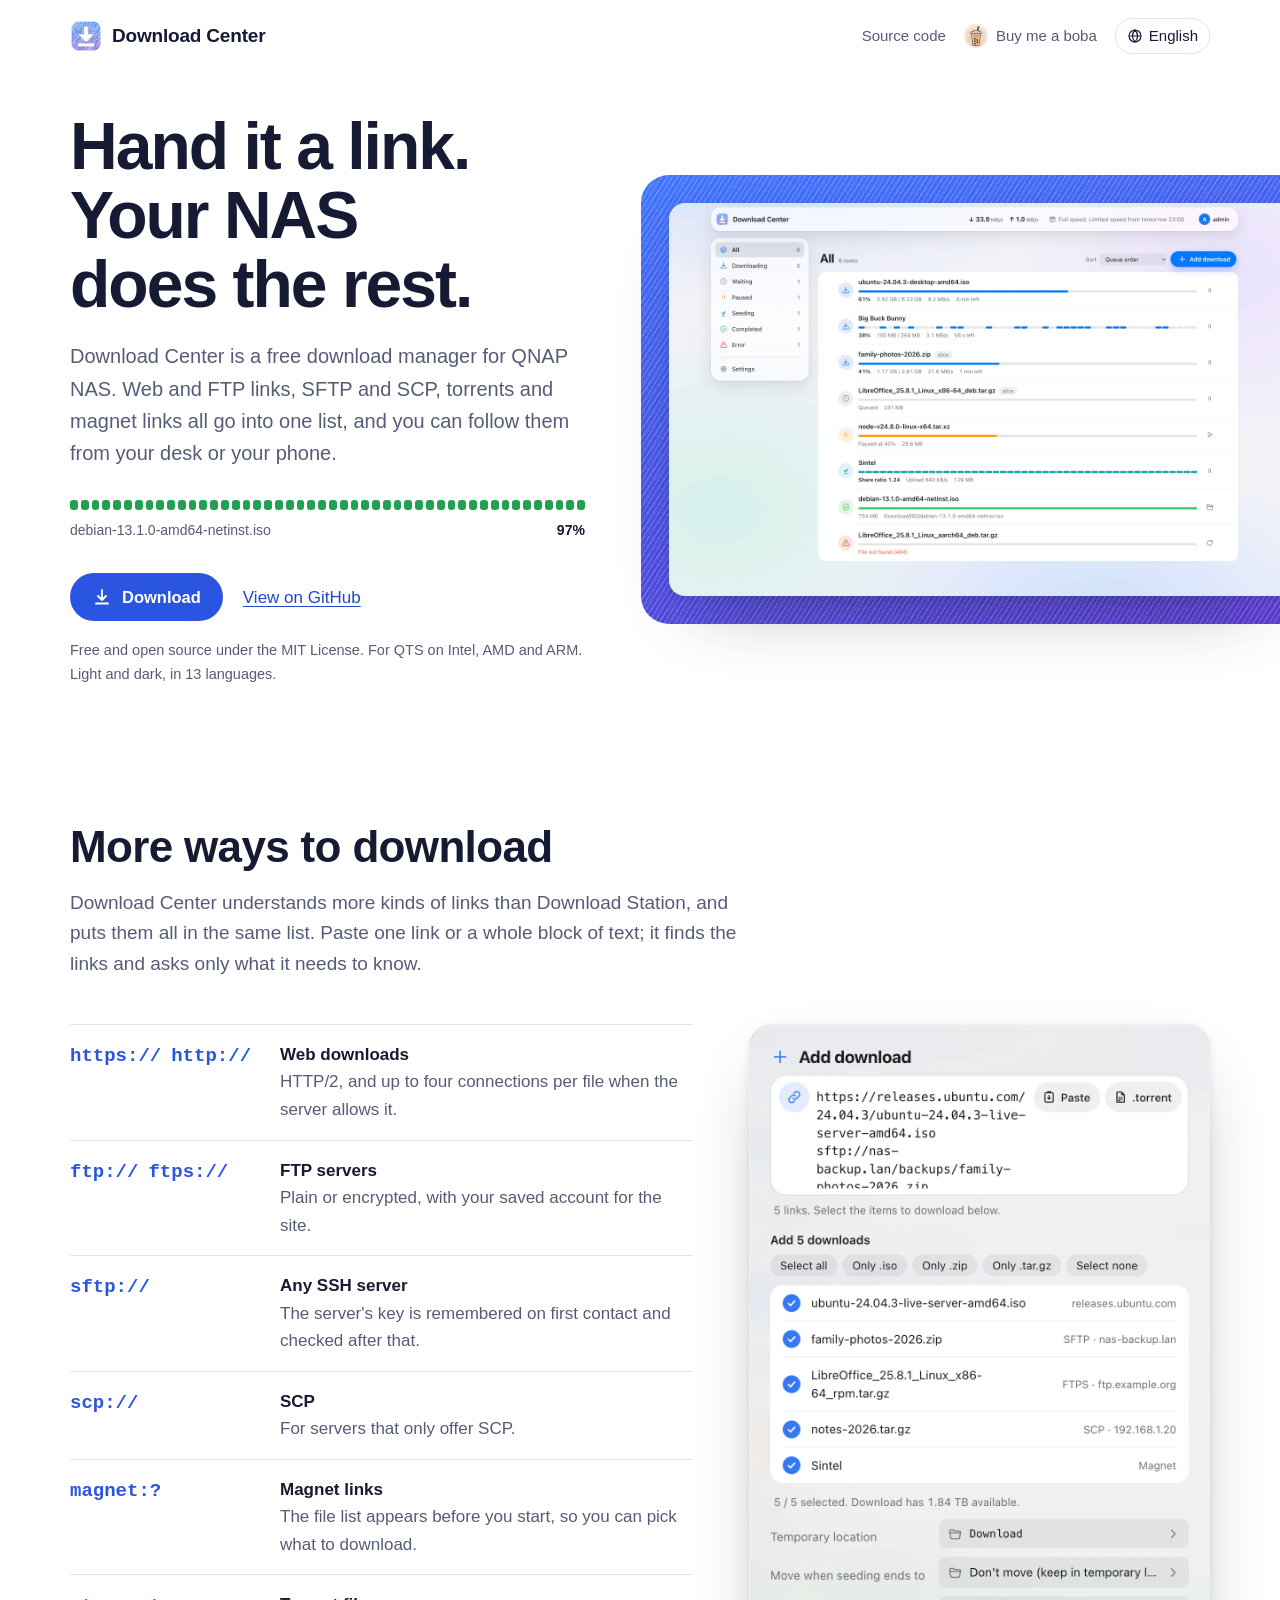
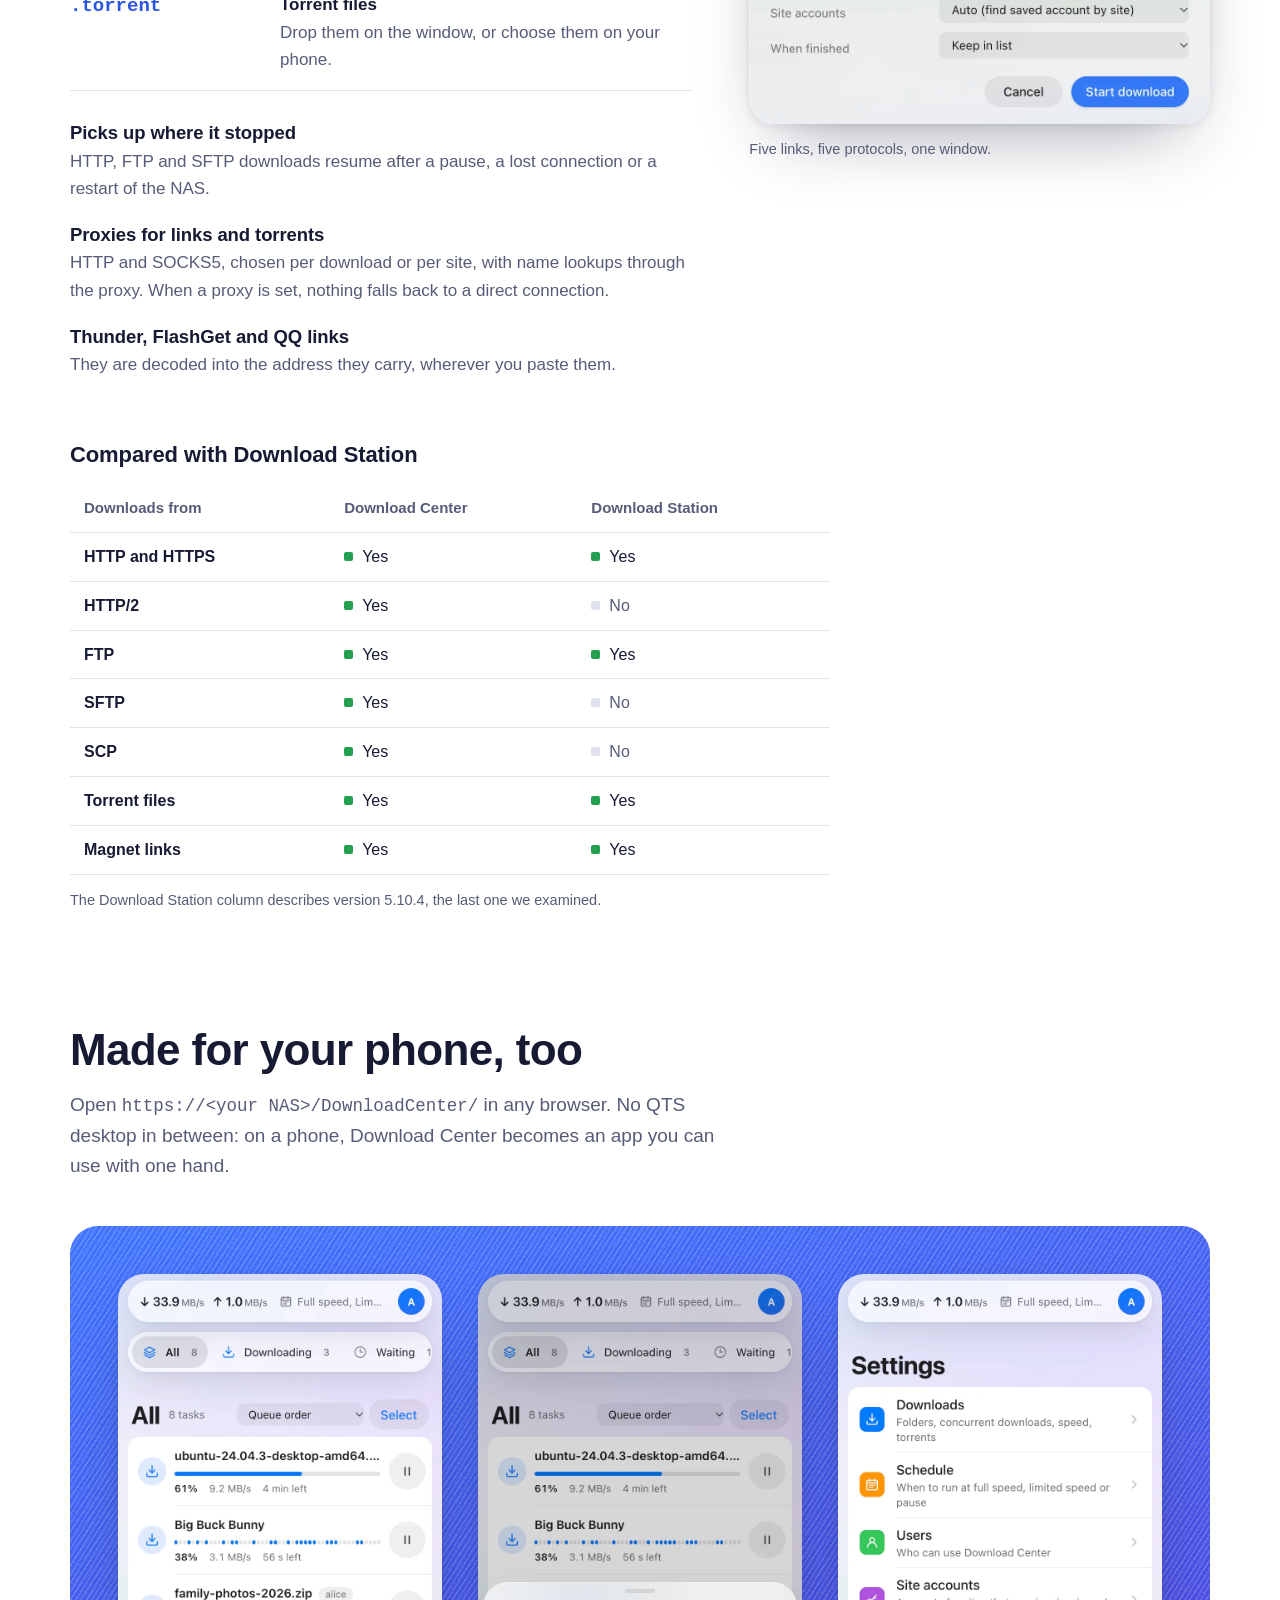
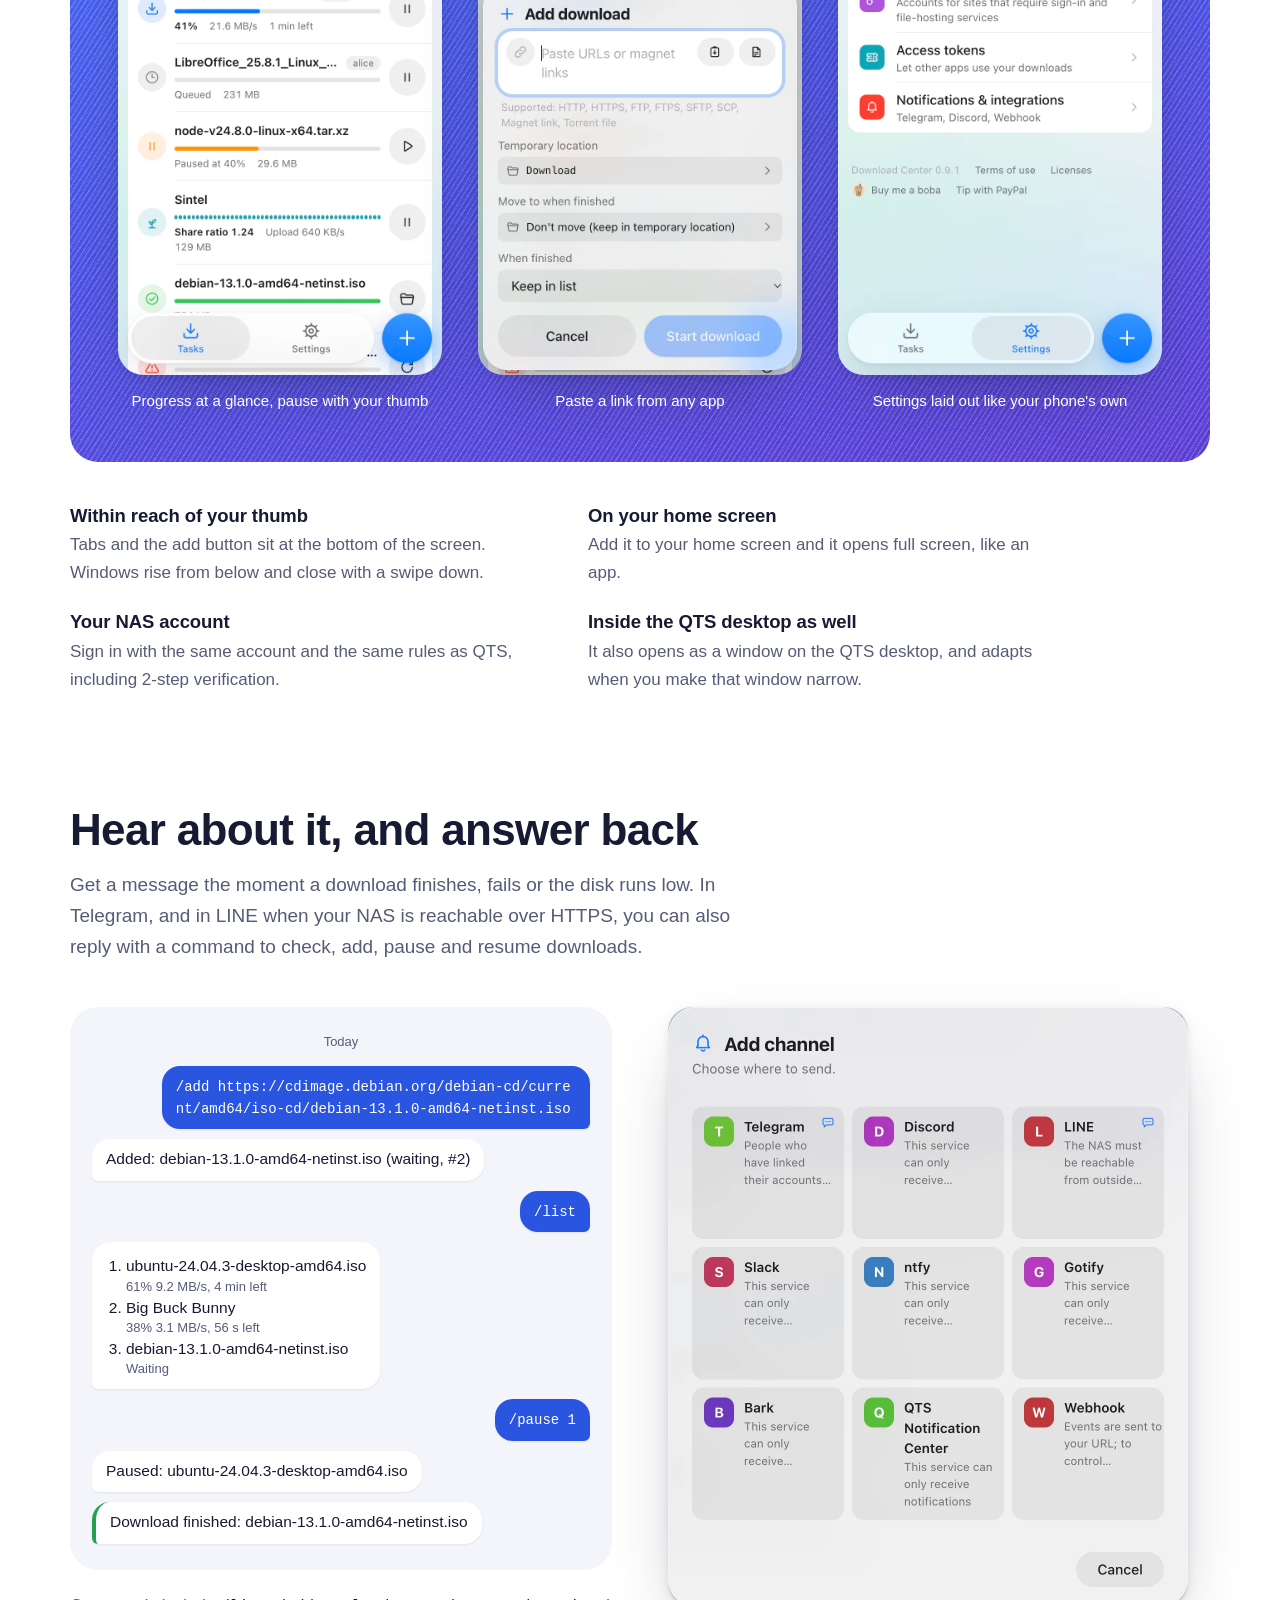
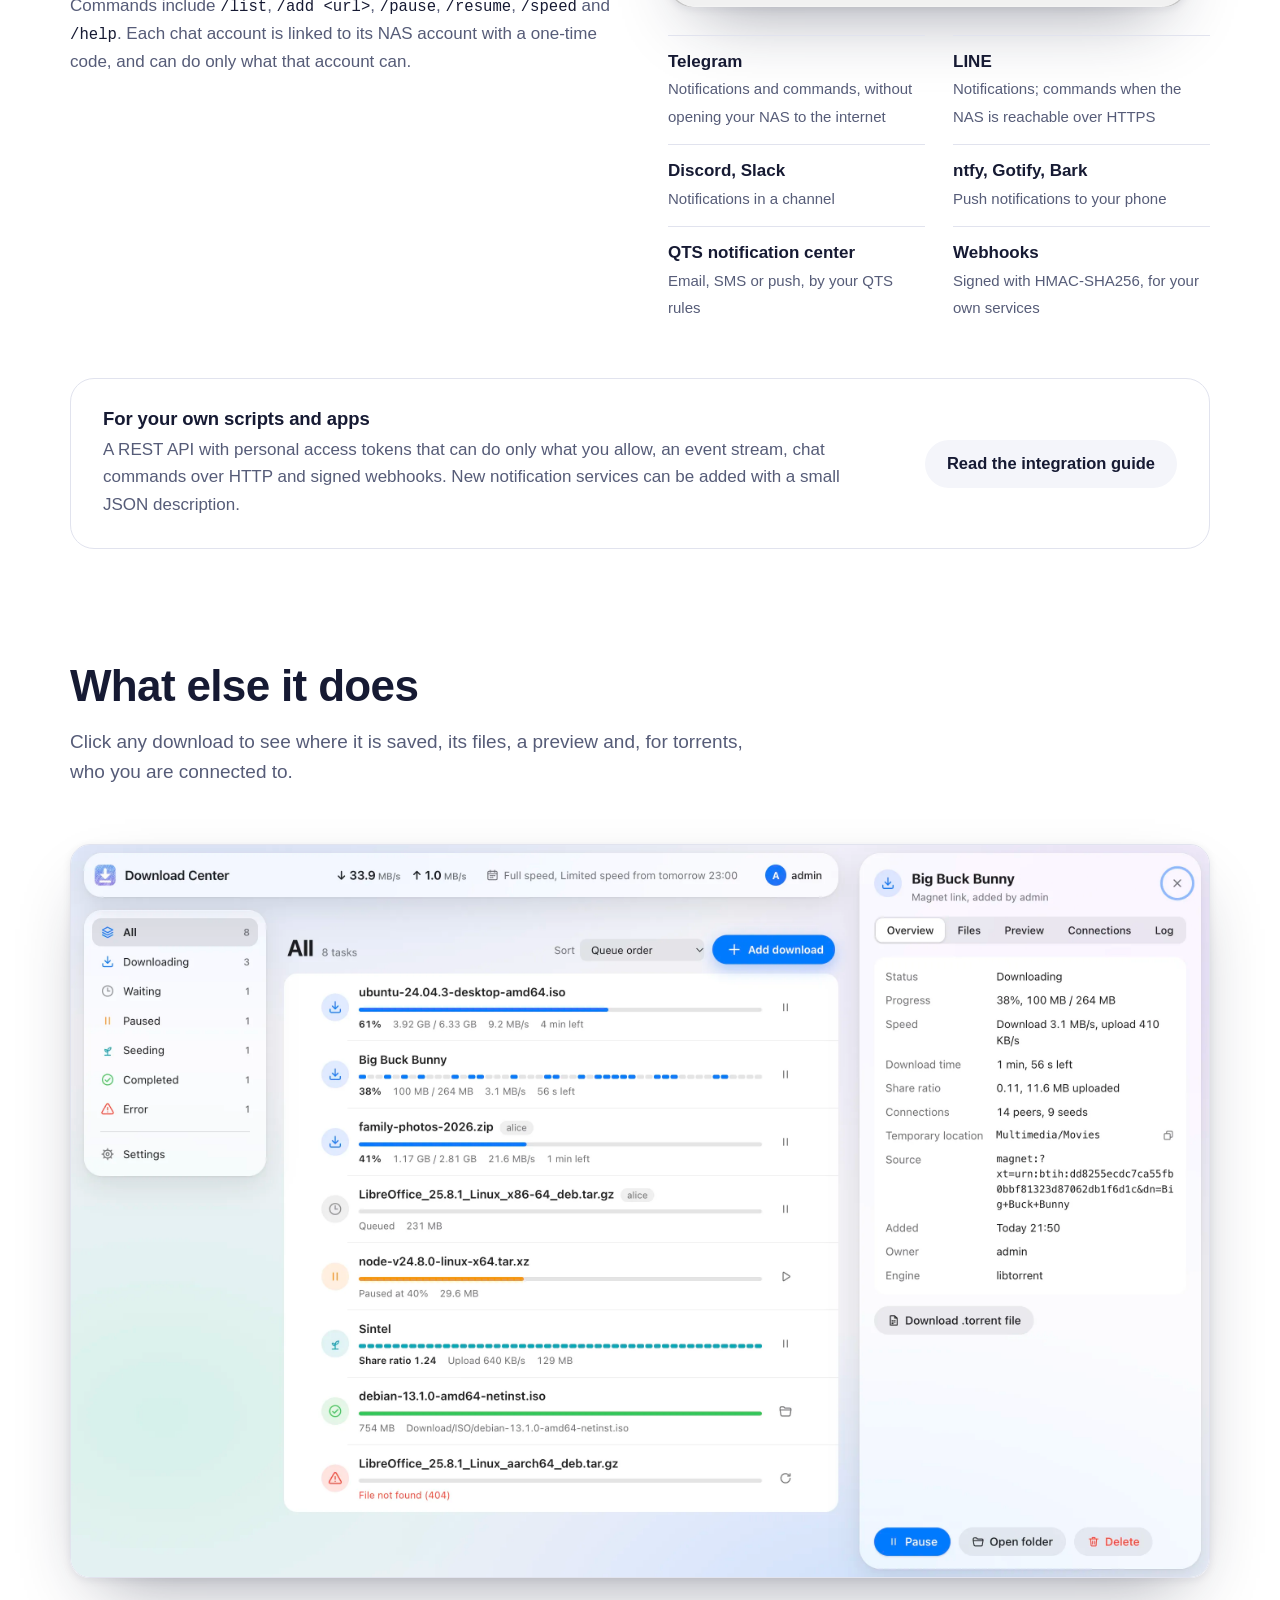
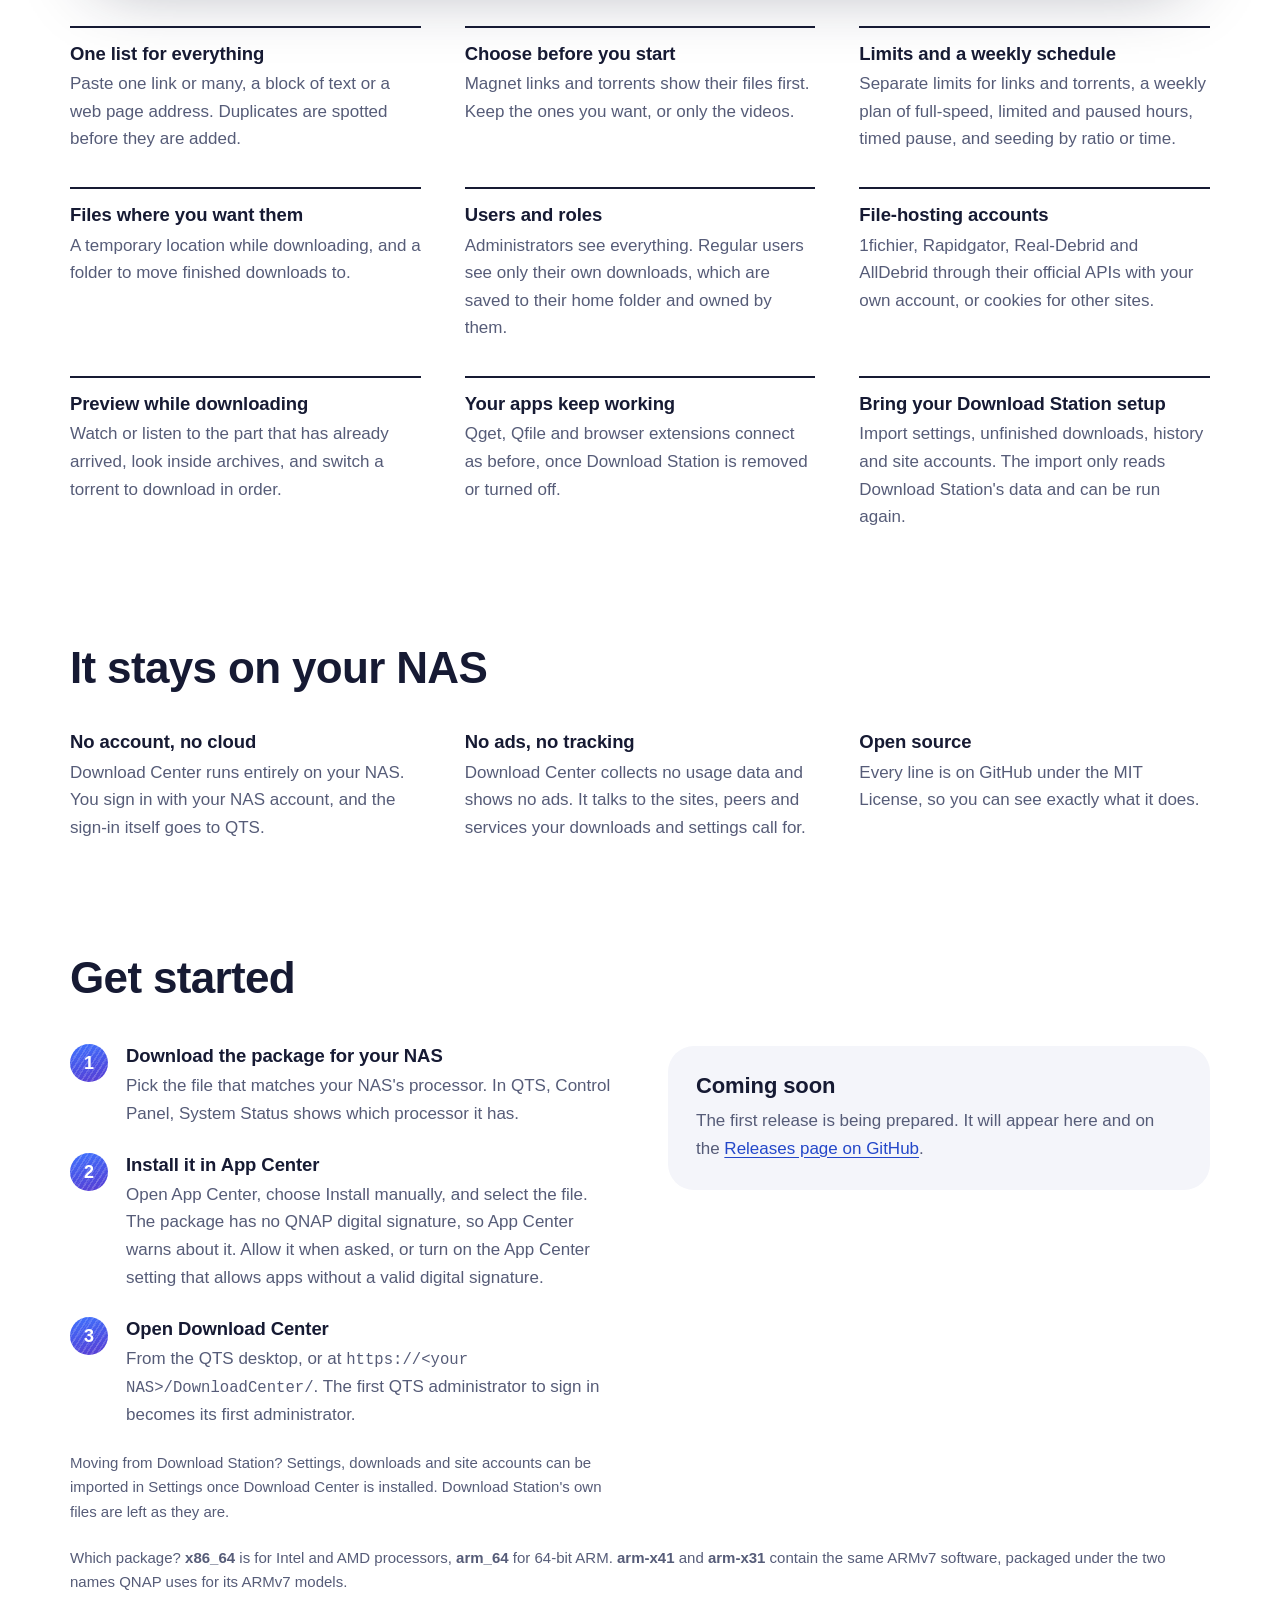
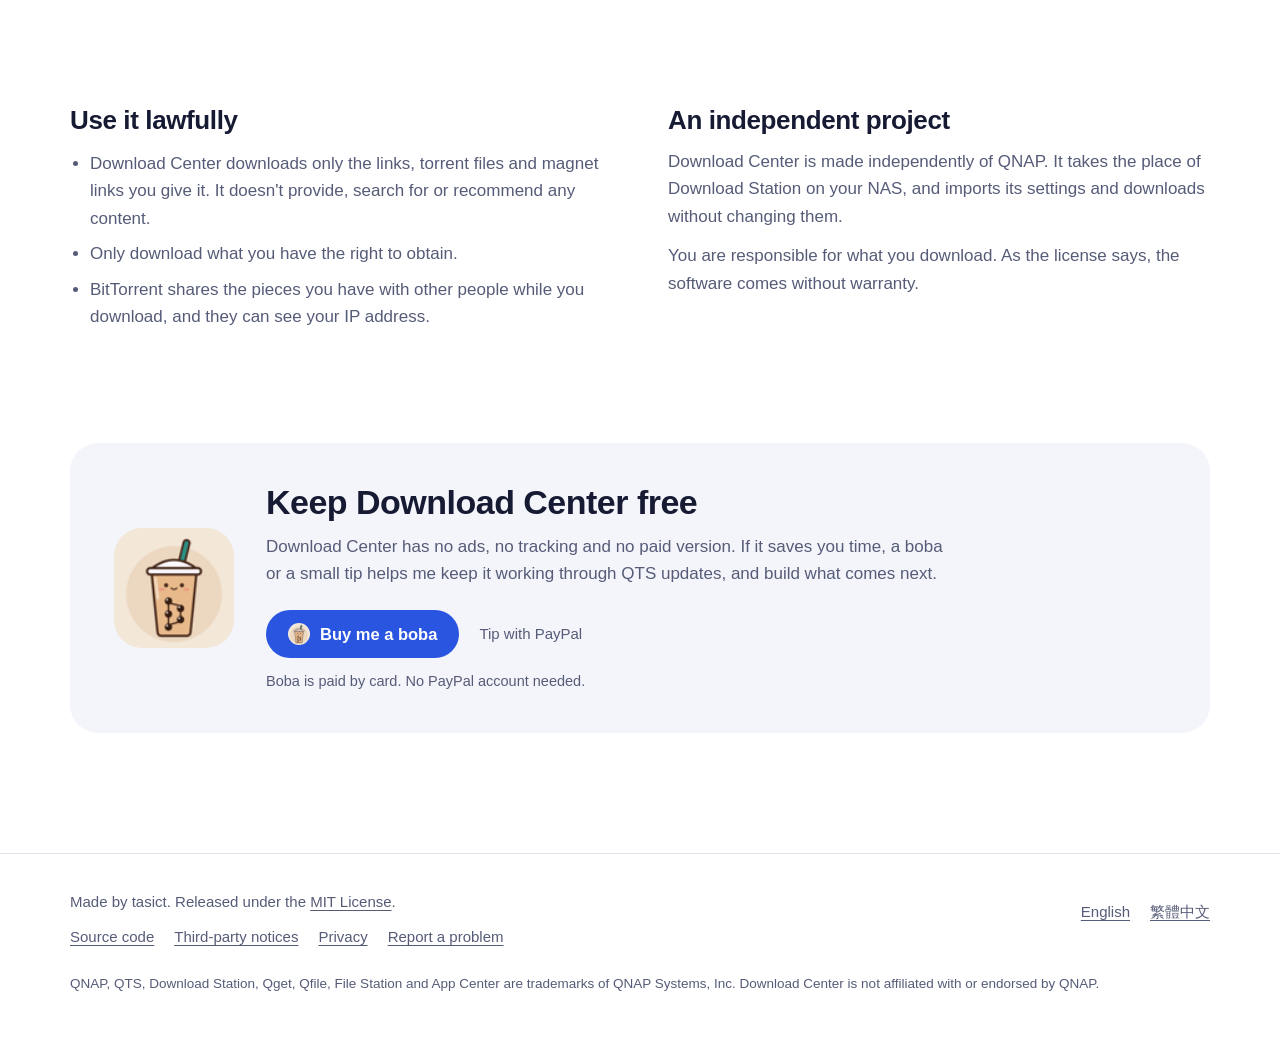
==== site/index.html @ 40addc7d "Add Download Center 0.9.1" ====
<!doctype html>
<html lang="en">
<head>
<meta charset="utf-8">
<meta name="viewport" content="width=device-width, initial-scale=1">
<title>Download Center: a download manager for QNAP NAS</title>
<meta name="description" content="A free, open-source download manager for QNAP NAS. HTTP, HTTPS, FTP, FTPS, SFTP, SCP, torrents and magnet links in one list, on your phone too, with notifications and chat commands.">
<link rel="canonical" href="https://tasict.github.io/DownloadCenter/">
<link rel="alternate" hreflang="en" href="https://tasict.github.io/DownloadCenter/">
<link rel="alternate" hreflang="zh-TW" href="https://tasict.github.io/DownloadCenter/zh-TW/">
<link rel="alternate" hreflang="x-default" href="https://tasict.github.io/DownloadCenter/">
<meta property="og:type" content="website">
<meta property="og:site_name" content="Download Center">
<meta property="og:title" content="Download Center: a download manager for QNAP NAS">
<meta property="og:description" content="Links and torrents in one list on your NAS. More protocols than Download Station, works on phones, and tells you when downloads finish.">
<meta property="og:url" content="https://tasict.github.io/DownloadCenter/">
<meta property="og:image" content="https://tasict.github.io/DownloadCenter/assets/og.png">
<meta property="og:image:width" content="1200">
<meta property="og:image:height" content="630">
<meta property="og:locale" content="en_US">
<meta name="twitter:card" content="summary_large_image">
<meta name="theme-color" content="#ffffff" media="(prefers-color-scheme: light)">
<meta name="theme-color" content="#0e1022" media="(prefers-color-scheme: dark)">
<link rel="icon" href="assets/favicon-32.png" type="image/png">
<link rel="apple-touch-icon" href="assets/icon-192.png">
<link rel="stylesheet" href="assets/site.css">
<script>
// Open the page in the visitor's language unless they picked one here before.
(function () {
  try {
    if (localStorage.getItem('lang')) return;
    var tags = navigator.languages || [navigator.language || ''];
    for (var i = 0; i < tags.length; i++) {
      var t = String(tags[i]).toLowerCase();
      if (/^zh-(tw|hk|mo)|^zh-hant/.test(t)) { location.replace('zh-TW/' + location.search + location.hash); return; }
      if (/^en/.test(t)) return;
    }
  } catch (e) { /* storage blocked: stay on English */ }
})();
</script>
</head>
<body>
<a class="skip" href="#main">Skip to content</a>
<header class="wrap masthead">
  <a class="wordmark" href="./"><img src="assets/icon-64.png" alt="" width="32" height="32">Download Center</a>
  <a class="src" href="https://github.com/tasict/DownloadCenter">Source code</a>
  <a class="tip" href="https://tasict.bobaboba.me" aria-label="Buy me a boba"><img src="assets/boba.png" alt="" width="24" height="24"><span>Buy me a boba</span></a>
  <details class="lang">
    <summary aria-label="Language: English"><svg viewBox="0 0 20 20" width="16" height="16" aria-hidden="true" fill="none" stroke="currentColor" stroke-width="1.5"><circle cx="10" cy="10" r="7.5"/><path d="M2.5 10h15M10 2.5c2.2 2.3 3.2 4.8 3.2 7.5s-1 5.2-3.2 7.5c-2.2-2.3-3.2-4.8-3.2-7.5s1-5.2 3.2-7.5z"/></svg><span>English</span></summary>
    <ul><li><a href="./" hreflang="en" lang="en" aria-current="page">English</a></li><li><a href="zh-TW/" hreflang="zh-TW" lang="zh-Hant-TW">繁體中文</a></li></ul>
  </details>
</header>

<main id="main">
<div class="wrap">
  <section class="hero" aria-labelledby="hero-title">
    <div>
      <h1 id="hero-title">Hand it a link. Your NAS does the rest.</h1>
      <p class="lede">Download Center is a free download manager for QNAP NAS. Web and FTP links, SFTP and SCP, torrents and magnet links all go into one list, and you can follow them from your desk or your phone.</p>
      <div class="frag" data-frag aria-hidden="true">
        <div class="frag-cells"><i></i><i></i><i></i><i></i><i></i><i></i><i></i><i></i><i></i><i></i><i></i><i></i><i></i><i></i><i></i><i></i><i></i><i></i><i></i><i></i><i></i><i></i><i></i><i></i><i></i><i></i><i></i><i></i><i></i><i></i><i></i><i></i><i></i><i></i><i></i><i></i><i></i><i></i><i></i><i></i><i></i><i></i><i></i><i></i><i></i><i></i><i></i><i></i></div>
        <div class="frag-meta num"><span>debian-13.1.0-amd64-netinst.iso</span><b data-pct>Done</b></div>
      </div>
      <div class="actions">
        <a class="btn" href="#get"><svg viewBox="0 0 20 20" width="20" height="20" aria-hidden="true" fill="none" stroke="currentColor" stroke-width="1.8" stroke-linecap="round" stroke-linejoin="round"><path d="M10 3v10m0 0-4-4m4 4 4-4M4 16.5h12"/></svg><span data-latest="Download {v}">Download</span></a>
        <a href="https://github.com/tasict/DownloadCenter">View on GitHub</a>
      </div>
      <p class="fine">Free and open source under the MIT License. For QTS on Intel, AMD and ARM. Light and dark, in 13 languages.</p>
    </div>
    <div class="swatch">
      <picture>
        <source srcset="assets/shots/phone-list-en-dark.webp" media="(max-width: 640px) and (prefers-color-scheme: dark)" width="390" height="844">
        <source srcset="assets/shots/phone-list-en.webp" media="(max-width: 640px)" width="390" height="844">
        <source srcset="assets/shots/list-en-dark.webp" media="(prefers-color-scheme: dark)" width="1400" height="900">
        <img src="assets/shots/list-en.webp" width="1400" height="900" alt="The Download Center task list with eight downloads: an Ubuntu ISO at 61 percent, Big Buck Bunny from a magnet link, a zip file over SFTP, a queued LibreOffice archive, a paused Node.js archive, Sintel seeding, a finished Debian ISO and one failed link.">
      </picture>
    </div>
  </section>

  <section class="band" id="protocols" aria-labelledby="h-proto">
    <div class="intro">
      <h2 id="h-proto">More ways to download</h2>
      <p>Download Center understands more kinds of links than Download Station, and puts them all in the same list. Paste one link or a whole block of text; it finds the links and asks only what it needs to know.</p>
    </div>
    <div class="split">
      <div>
        <ul class="schemes">
          <li><div><code>https://</code><code>http://</code></div><p><strong>Web downloads</strong>HTTP/2, and up to four connections per file when the server allows it.</p></li>
          <li><div><code>ftp://</code><code>ftps://</code></div><p><strong>FTP servers</strong>Plain or encrypted, with your saved account for the site.</p></li>
          <li><div><code>sftp://</code></div><p><strong>Any SSH server</strong>The server's key is remembered on first contact and checked after that.</p></li>
          <li><div><code>scp://</code></div><p><strong>SCP</strong>For servers that only offer SCP.</p></li>
          <li><div><code>magnet:?</code></div><p><strong>Magnet links</strong>The file list appears before you start, so you can pick what to download.</p></li>
          <li><div><code>.torrent</code></div><p><strong>Torrent files</strong>Drop them on the window, or choose them on your phone.</p></li>
        </ul>
        <ul class="points">
          <li><h3>Picks up where it stopped</h3><span>HTTP, FTP and SFTP downloads resume after a pause, a lost connection or a restart of the NAS.</span></li>
          <li><h3>Proxies for links and torrents</h3><span>HTTP and SOCKS5, chosen per download or per site, with name lookups through the proxy. When a proxy is set, nothing falls back to a direct connection.</span></li>
          <li><h3>Thunder, FlashGet and QQ links</h3><span>They are decoded into the address they carry, wherever you paste them.</span></li>
        </ul>
      </div>
      <figure class="shot-card" style="margin:0">
        <picture><source srcset="assets/shots/add-en-dark.webp" media="(prefers-color-scheme: dark)" width="520" height="790"><img src="assets/shots/add-en.webp" width="520" height="790" loading="lazy" alt="The Add download window with five links pasted at once: an HTTPS link to an Ubuntu ISO, a zip file over SFTP, an archive over FTPS, a file over SCP and a magnet link, each with a checkbox, plus the temporary location and when-finished options."></picture>
        <figcaption class="caption">Five links, five protocols, one window.</figcaption>
      </figure>
    </div>

    <div class="compare">
      <h3>Compared with Download Station</h3>
      <div class="table" role="region" aria-labelledby="cmp-cap" tabindex="0">
        <table>
          <caption id="cmp-cap" class="caption" style="caption-side:bottom;text-align:left">The Download Station column describes version 5.10.4, the last one we examined.</caption>
          <thead><tr><th scope="col">Downloads from</th><th scope="col">Download Center</th><th scope="col">Download Station</th></tr></thead>
          <tbody>
            <tr><th scope="row">HTTP and HTTPS</th><td class="yes">Yes</td><td class="yes">Yes</td></tr>
            <tr><th scope="row">HTTP/2</th><td class="yes">Yes</td><td class="no">No</td></tr>
            <tr><th scope="row">FTP</th><td class="yes">Yes</td><td class="yes">Yes</td></tr>
            <tr><th scope="row">SFTP</th><td class="yes">Yes</td><td class="no">No</td></tr>
            <tr><th scope="row">SCP</th><td class="yes">Yes</td><td class="no">No</td></tr>
            <tr><th scope="row">Torrent files</th><td class="yes">Yes</td><td class="yes">Yes</td></tr>
            <tr><th scope="row">Magnet links</th><td class="yes">Yes</td><td class="yes">Yes</td></tr>
          </tbody>
        </table>
      </div>
    </div>
  </section>

  <section class="band" id="phone" aria-labelledby="h-phone">
    <div class="intro">
      <h2 id="h-phone">Made for your phone, too</h2>
      <p>Open <code>https://&lt;your NAS&gt;/DownloadCenter/</code> in any browser. No QTS desktop in between: on a phone, Download Center becomes an app you can use with one hand.</p>
    </div>
    <div class="phones">
      <figure>
        <picture>
          <source srcset="assets/shots/phone-list-en-dark.webp" media="(prefers-color-scheme: dark)">
          <img src="assets/shots/phone-list-en.webp" width="390" height="844" loading="lazy" alt="The task list on a phone, with filters at the top and a tab bar and add button at the bottom.">
        </picture>
        <figcaption>Progress at a glance, pause with your thumb</figcaption>
      </figure>
      <figure>
        <picture><source srcset="assets/shots/phone-add-en-dark.webp" media="(prefers-color-scheme: dark)" width="390" height="844"><img src="assets/shots/phone-add-en.webp" width="390" height="844" loading="lazy" alt="The Add download sheet on a phone, listing the supported link types: HTTP, HTTPS, FTP, FTPS, SFTP, SCP, magnet links and torrent files."></picture>
        <figcaption>Paste a link from any app</figcaption>
      </figure>
      <figure>
        <picture><source srcset="assets/shots/phone-settings-en-dark.webp" media="(prefers-color-scheme: dark)" width="390" height="844"><img src="assets/shots/phone-settings-en.webp" width="390" height="844" loading="lazy" alt="The settings list on a phone: downloads, schedule, users, site accounts, access tokens, notifications and integrations."></picture>
        <figcaption>Settings laid out like your phone's own</figcaption>
      </figure>
    </div>
    <ul class="cols">
      <li><h3>Within reach of your thumb</h3><p>Tabs and the add button sit at the bottom of the screen. Windows rise from below and close with a swipe down.</p></li>
      <li><h3>On your home screen</h3><p>Add it to your home screen and it opens full screen, like an app.</p></li>
      <li><h3>Your NAS account</h3><p>Sign in with the same account and the same rules as QTS, including 2-step verification.</p></li>
      <li><h3>Inside the QTS desktop as well</h3><p>It also opens as a window on the QTS desktop, and adapts when you make that window narrow.</p></li>
    </ul>
  </section>

  <section class="band" id="notify" aria-labelledby="h-notify">
    <div class="intro">
      <h2 id="h-notify">Hear about it, and answer back</h2>
      <p>Get a message the moment a download finishes, fails or the disk runs low. In Telegram, and in LINE when your NAS is reachable over HTTPS, you can also reply with a command to check, add, pause and resume downloads.</p>
    </div>
    <div class="chat-split">
      <div>
        <div class="chat" role="group" aria-label="Example conversation with the Download Center bot">
          <span class="day">Today</span>
          <p class="msg me"><code>/add https://cdimage.debian.org/debian-cd/current/amd64/iso-cd/debian-13.1.0-amd64-netinst.iso</code></p>
          <p class="msg bot">Added: debian-13.1.0-amd64-netinst.iso (waiting, #2)</p>
          <p class="msg me"><code>/list</code></p>
          <div class="msg bot"><ol class="num"><li>ubuntu-24.04.3-desktop-amd64.iso<small>61% 9.2 MB/s, 4 min left</small></li><li>Big Buck Bunny<small>38% 3.1 MB/s, 56 s left</small></li><li>debian-13.1.0-amd64-netinst.iso<small>Waiting</small></li></ol></div>
          <p class="msg me"><code>/pause 1</code></p>
          <p class="msg bot">Paused: ubuntu-24.04.3-desktop-amd64.iso</p>
          <p class="msg bot note">Download finished: debian-13.1.0-amd64-netinst.iso</p>
        </div>
        <p class="cmds">Commands include <code>/list</code>, <code>/add &lt;url&gt;</code>, <code>/pause</code>, <code>/resume</code>, <code>/speed</code> and <code>/help</code>. Each chat account is linked to its NAS account with a one-time code, and can do only what that account can.</p>
      </div>
      <div>
        <figure class="shot-card" style="margin:0">
          <picture><source srcset="assets/shots/channels-en-dark.webp" media="(prefers-color-scheme: dark)" width="520" height="600"><img src="assets/shots/channels-en.webp" width="520" height="600" loading="lazy" alt="The Add channel window listing Telegram, Discord, LINE, Slack, ntfy, Gotify, Bark, QTS Notification Center and Webhook."></picture>
        </figure>
        <ul class="services">
          <li><b>Telegram</b><span>Notifications and commands, without opening your NAS to the internet</span></li>
          <li><b>LINE</b><span>Notifications; commands when the NAS is reachable over HTTPS</span></li>
          <li><b>Discord, Slack</b><span>Notifications in a channel</span></li>
          <li><b>ntfy, Gotify, Bark</b><span>Push notifications to your phone</span></li>
          <li><b>QTS notification center</b><span>Email, SMS or push, by your QTS rules</span></li>
          <li><b>Webhooks</b><span>Signed with HMAC-SHA256, for your own services</span></li>
        </ul>
      </div>
    </div>
    <div class="dev">
      <div>
        <h3>For your own scripts and apps</h3>
        <p>A REST API with personal access tokens that can do only what you allow, an event stream, chat commands over HTTP and signed webhooks. New notification services can be added with a small JSON description.</p>
      </div>
      <a class="btn quiet" href="https://github.com/tasict/DownloadCenter/blob/main/docs/INTEGRATION.md">Read the integration guide</a>
    </div>
  </section>

  <section class="band" id="features" aria-labelledby="h-more">
    <div class="intro">
      <h2 id="h-more">What else it does</h2>
      <p>Click any download to see where it is saved, its files, a preview and, for torrents, who you are connected to.</p>
    </div>
    <figure class="wide-shot" style="margin-inline:0">
      <picture><source srcset="assets/shots/detail-en-dark.webp" media="(prefers-color-scheme: dark)" width="1400" height="900"><img src="assets/shots/detail-en.webp" width="1400" height="900" loading="lazy" alt="The details panel for Big Buck Bunny next to the task list, showing status, progress, speed, share ratio, connections, location, the magnet source and the engine."></picture>
    </figure>
    <ul class="more">
      <li><h3>One list for everything</h3><p>Paste one link or many, a block of text or a web page address. Duplicates are spotted before they are added.</p></li>
      <li><h3>Choose before you start</h3><p>Magnet links and torrents show their files first. Keep the ones you want, or only the videos.</p></li>
      <li><h3>Limits and a weekly schedule</h3><p>Separate limits for links and torrents, a weekly plan of full-speed, limited and paused hours, timed pause, and seeding by ratio or time.</p></li>
      <li><h3>Files where you want them</h3><p>A temporary location while downloading, and a folder to move finished downloads to.</p></li>
      <li><h3>Users and roles</h3><p>Administrators see everything. Regular users see only their own downloads, which are saved to their home folder and owned by them.</p></li>
      <li><h3>File-hosting accounts</h3><p>1fichier, Rapidgator, Real-Debrid and AllDebrid through their official APIs with your own account, or cookies for other sites.</p></li>
      <li><h3>Preview while downloading</h3><p>Watch or listen to the part that has already arrived, look inside archives, and switch a torrent to download in order.</p></li>
      <li><h3>Your apps keep working</h3><p>Qget, Qfile and browser extensions connect as before, once Download Station is removed or turned off.</p></li>
      <li><h3>Bring your Download Station setup</h3><p>Import settings, unfinished downloads, history and site accounts. The import only reads Download Station's data and can be run again.</p></li>
    </ul>
  </section>

  <section class="band" id="privacy" aria-labelledby="h-priv">
    <div class="intro"><h2 id="h-priv">It stays on your NAS</h2></div>
    <div class="facts">
      <div><h3>No account, no cloud</h3><p>Download Center runs entirely on your NAS. You sign in with your NAS account, and the sign-in itself goes to QTS.</p></div>
      <div><h3>No ads, no tracking</h3><p>Download Center collects no usage data and shows no ads. It talks to the sites, peers and services your downloads and settings call for.</p></div>
      <div><h3>Open source</h3><p>Every line is on GitHub under the MIT License, so you can see exactly what it does.</p></div>
    </div>
  </section>

  <section class="band" id="get" aria-labelledby="h-get">
    <h2 id="h-get">Get started</h2>
    <div class="start">
      <div>
        <ol class="steps">
          <li><h3>Download the package for your NAS</h3><p>Pick the file that matches your NAS's processor. In QTS, Control Panel, System Status shows which processor it has.</p></li>
          <li><h3>Install it in App Center</h3><p>Open App Center, choose Install manually, and select the file. The package has no QNAP digital signature, so App Center warns about it. Allow it when asked, or turn on the App Center setting that allows apps without a valid digital signature.</p></li>
          <li><h3>Open Download Center</h3><p>From the QTS desktop, or at <code>https://&lt;your NAS&gt;/DownloadCenter/</code>. The first QTS administrator to sign in becomes its first administrator.</p></li>
        </ol>
        <p class="aside">Moving from Download Station? Settings, downloads and site accounts can be imported in Settings once Download Center is installed. Download Station's own files are left as they are.</p>
      </div>
      <div class="release" data-release data-src="updates.json" data-t='{"x86_64":"Intel and AMD (x86_64)","arm_64":"ARM 64-bit (arm_64)","arm-x41":"ARMv7 (arm-x41)","arm-x31":"ARMv7 (arm-x31)","version":"Version {v}","released":"Released {date}","sums":"SHA-256 checksums","page":"Release page on GitHub","notes":"What’s new","pre":"Try the pre-release {v}"}'>
        <div class="soon">
          <h3>Coming soon</h3>
          <p>The first release is being prepared. It will appear here and on the <a href="https://github.com/tasict/DownloadCenter/releases">Releases page on GitHub</a>.</p>
        </div>
      </div>
    </div>
    <p class="aside">Which package? <b>x86_64</b> is for Intel and AMD processors, <b>arm_64</b> for 64-bit ARM. <b>arm-x41</b> and <b>arm-x31</b> contain the same ARMv7 software, packaged under the two names QNAP uses for its ARMv7 models.</p>
  </section>

  <section class="band" aria-labelledby="h-lawful">
    <div class="calm">
      <div>
        <h2 id="h-lawful">Use it lawfully</h2>
        <ul>
          <li>Download Center downloads only the links, torrent files and magnet links you give it. It doesn't provide, search for or recommend any content.</li>
          <li>Only download what you have the right to obtain.</li>
          <li>BitTorrent shares the pieces you have with other people while you download, and they can see your IP address.</li>
        </ul>
      </div>
      <div>
        <h2>An independent project</h2>
        <p>Download Center is made independently of QNAP. It takes the place of Download Station on your NAS, and imports its settings and downloads without changing them.</p>
        <p>You are responsible for what you download. As the license says, the software comes without warranty.</p>
      </div>
    </div>
  </section>

  <section class="band" aria-labelledby="h-support">
    <div class="tipjar">
      <img src="assets/boba.png" alt="" width="120" height="120">
      <div>
        <h2 id="h-support">Keep Download Center free</h2>
        <p>Download Center has no ads, no tracking and no paid version. If it saves you time, a boba or a small tip helps me keep it working through QTS updates, and build what comes next.</p>
        <div class="actions">
          <a class="btn" href="https://tasict.bobaboba.me"><img src="assets/boba.png" alt="" width="22" height="22">Buy me a boba</a>
          <a class="tip" href="https://paypal.me/tasict">Tip with PayPal</a>
        </div>
        <p class="fine">Boba is paid by card. No PayPal account needed.</p>
      </div>
    </div>
  </section>
</div>
</main>

<footer>
  <div class="wrap">
    <div class="foot">
      <div>
        <p>Made by tasict. Released under the <a href="https://github.com/tasict/DownloadCenter/blob/main/LICENSE">MIT License</a>.</p>
        <ul>
          <li><a href="https://github.com/tasict/DownloadCenter">Source code</a></li>
          <li><a href="https://github.com/tasict/DownloadCenter/blob/main/THIRD-PARTY-NOTICES.txt">Third-party notices</a></li>
          <li><a href="#privacy">Privacy</a></li>
          <li><a href="https://github.com/tasict/DownloadCenter/issues">Report a problem</a></li>
        </ul>
      </div>
      <ul class="langs"><li><a href="./" hreflang="en" lang="en" aria-current="page">English</a></li><li><a href="zh-TW/" hreflang="zh-TW" lang="zh-Hant-TW">繁體中文</a></li></ul>
    </div>
    <p class="tm">QNAP, QTS, Download Station, Qget, Qfile, File Station and App Center are trademarks of QNAP Systems, Inc. Download Center is not affiliated with or endorsed by QNAP.</p>
  </div>
</footer>
<script src="assets/site.js"></script>
</body>
</html>
---- site/assets/site.css ----
/* Download Center project site.
   Identity: the app icon's crayon hatching (blue into indigo) and the torrent fragment bar from the task list.
   No web fonts: system faces, rounded where the platform has them, like the app's speed figures. */
:root {
  color-scheme: light dark;
  --page: #ffffff;
  --sheet: #f4f5fa;
  --ink: #161a33;
  --muted: #565c78;
  --rule: #e1e3ee;
  --blue: #2a55e0;
  --indigo: #5a3fd4;
  --link: #2347c9;
  --cell: #dfe2ee;
  --lit: #2f6bff;
  --done: #23a050;
  --seed: #0f9aa8;
  --on-blue: #ffffff;
  --shadow: 0 30px 70px -30px rgba(22, 26, 51, .45), 0 2px 8px rgba(22, 26, 51, .08);
  --font: -apple-system, BlinkMacSystemFont, "Segoe UI", "PingFang TC", "Hiragino Sans", "Noto Sans TC", "Microsoft JhengHei UI", "Noto Sans", Roboto, sans-serif;
  --round: ui-rounded, "SF Pro Rounded", -apple-system, BlinkMacSystemFont, "Segoe UI", "PingFang TC", "Noto Sans TC", "Microsoft JhengHei UI", sans-serif;
  --mono: ui-monospace, "SF Mono", Menlo, Consolas, "Liberation Mono", monospace;
  --hatch: repeating-linear-gradient(-58deg, rgba(255, 255, 255, .16) 0 1.5px, transparent 1.5px 4.5px),
           repeating-linear-gradient(-52deg, rgba(255, 255, 255, .08) 0 1px, transparent 1px 7px),
           linear-gradient(165deg, #3f74ff 0%, #4a52e6 55%, #5b3cd2 100%);
}
@media (prefers-color-scheme: dark) {
  :root {
    --page: #0e1022;
    --sheet: #171a31;
    --ink: #eceef8;
    --muted: #a4a9c6;
    --rule: #2a2e4c;
    --blue: #8aa2ff;
    --indigo: #b2a0ff;
    --link: #9db2ff;
    --cell: #2b3051;
    --lit: #5b8cff;
    --done: #43c36c;
    --seed: #3cc6d4;
    --on-blue: #0e1022;
    --shadow: 0 30px 70px -30px rgba(0, 0, 0, .8), 0 2px 8px rgba(0, 0, 0, .4);
    --hatch: repeating-linear-gradient(-58deg, rgba(255, 255, 255, .10) 0 1.5px, transparent 1.5px 4.5px),
             repeating-linear-gradient(-52deg, rgba(255, 255, 255, .05) 0 1px, transparent 1px 7px),
             linear-gradient(165deg, #2a4fc4 0%, #3439a8 55%, #3d2a94 100%);
  }
}

* { box-sizing: border-box; }
html { -webkit-text-size-adjust: 100%; scroll-behavior: smooth; }
body { margin: 0; overflow-x: clip; background: var(--page); color: var(--ink); font: 17px/1.62 var(--font); -webkit-font-smoothing: antialiased; overflow-wrap: break-word; }
img { max-width: 100%; height: auto; display: block; }
a { color: var(--link); text-underline-offset: 3px; }
:focus-visible { outline: 3px solid var(--blue); outline-offset: 3px; border-radius: 4px; }
[hidden] { display: none !important; }
h1, h2, h3 { margin: 0; font-family: var(--round); line-height: 1.12; letter-spacing: -0.015em; }
h2 { font-size: clamp(30px, 4.2vw, 44px); font-weight: 800; text-wrap: balance; }
h3 { font-size: 18.5px; font-weight: 700; letter-spacing: -0.005em; }
p { margin: 0; }
code, .mono { font-family: var(--mono); font-size: .92em; }
.num { font-variant-numeric: tabular-nums; }
.wrap { width: min(1140px, 100% - 32px); margin-inline: auto; }
.skip { position: absolute; left: -999px; top: 8px; padding: 8px 14px; background: var(--ink); color: var(--page); border-radius: 8px; z-index: 20; }
.skip:focus { left: 16px; }

/* ---------- Masthead ---------- */
.masthead { display: flex; align-items: center; gap: 8px 18px; padding-block: 18px; }
.wordmark { display: flex; align-items: center; gap: 10px; margin-right: auto; color: inherit; text-decoration: none; font-family: var(--round); font-weight: 750; font-size: 19px; letter-spacing: -0.01em; white-space: nowrap; }
.wordmark img { width: 32px; height: 32px; border-radius: 8px; }
.masthead > a:not(.wordmark, .tip) { color: var(--muted); text-decoration: none; font-size: 15px; }
.masthead > a:not(.wordmark, .tip):hover { color: var(--ink); }
.tip { display: inline-flex; align-items: center; gap: 8px; color: var(--muted); text-decoration: none; font-size: 15px; }
.tip:hover { color: var(--ink); }
.tip img { width: 24px; height: 24px; border-radius: 50%; }

.lang { position: relative; font-size: 15px; }
.lang summary { display: flex; align-items: center; gap: 6px; cursor: pointer; list-style: none; padding: 5px 11px; border: 1px solid var(--rule); border-radius: 999px; color: var(--ink); }
.lang summary::-webkit-details-marker { display: none; }
.lang summary svg { flex: none; }
.lang ul { position: absolute; right: 0; top: calc(100% + 6px); z-index: 10; min-width: 160px; margin: 0; padding: 6px; list-style: none; background: var(--page); border: 1px solid var(--rule); border-radius: 12px; box-shadow: var(--shadow); }
.lang li a { display: block; padding: 7px 11px; border-radius: 8px; color: var(--ink); text-decoration: none; }
.lang li a:hover { background: var(--sheet); }
.lang li a[aria-current] { font-weight: 700; }

/* ---------- Hero ---------- */
.hero { display: grid; grid-template-columns: minmax(0, 0.95fr) minmax(0, 1.05fr); gap: 56px; align-items: center; padding-block: 40px 24px; }
.hero h1 { font-size: clamp(40px, 5.6vw, 66px); font-weight: 850; letter-spacing: -0.03em; line-height: 1.04; text-wrap: balance; }
.lede { margin-top: 22px; font-size: 20px; color: var(--muted); max-width: 32em; }

/* The fragment bar: 48 pieces that light in a scattered order, the way a torrent fills in, then turn green. */
.frag { margin-top: 30px; max-width: 540px; }
.frag-cells { display: grid; grid-template-columns: repeat(48, minmax(0, 1fr)); gap: 3px; height: 10px; }
.frag-cells i { border-radius: 3px; background: var(--done); }
.frag-meta { display: flex; justify-content: space-between; gap: 12px; margin-top: 9px; font-size: 14px; color: var(--muted); font-family: var(--round); }
.frag-meta span:first-child { overflow: hidden; text-overflow: ellipsis; white-space: nowrap; }
.frag.run .frag-cells i { background: var(--cell); animation: lit .28s ease-out forwards, finish .5s ease-out forwards; animation-delay: var(--d), 3.15s; }
.frag.run .frag-meta b { color: var(--ink); }
@keyframes lit { to { background: var(--lit); } }
@keyframes finish { from { background: var(--lit); } to { background: var(--done); } }

.actions { display: flex; flex-wrap: wrap; align-items: center; gap: 12px 20px; margin-top: 32px; }
.btn { display: inline-flex; align-items: center; gap: 10px; min-height: 48px; padding: 10px 22px; border-radius: 999px; background: var(--blue); color: var(--on-blue); font-weight: 650; text-decoration: none; border: 0; font-size: 16.5px; }
.btn:hover { filter: brightness(1.08); }
.btn img { width: 22px; height: 22px; border-radius: 50%; }
.btn svg { flex: none; }
.btn.quiet { background: var(--sheet); color: var(--ink); }
.fine { margin-top: 18px; font-size: 14.5px; color: var(--muted); }

.swatch { position: relative; padding: 28px 0 28px 28px; border-radius: 28px; background: var(--hatch); }
.swatch picture, .swatch > img { display: block; }
.swatch img { width: 100%; border-radius: 16px 0 0 16px; box-shadow: var(--shadow); }
.hero .swatch { margin-right: calc((100vw - min(1140px, 100vw - 32px)) / -2); border-radius: 28px 0 0 28px; }

/* ---------- Sections ---------- */
.band { padding-block: 112px 0; }
.intro { max-width: 40em; }
.intro p { margin-top: 16px; font-size: 19px; color: var(--muted); }

/* Protocols: the schemes themselves, set as you would paste them */
.split { display: grid; grid-template-columns: minmax(0, 1.15fr) minmax(0, 0.85fr); gap: 56px; align-items: start; margin-top: 44px; }
.schemes { margin: 0; padding: 0; list-style: none; border-top: 1px solid var(--rule); }
.schemes li { display: grid; grid-template-columns: 190px minmax(0, 1fr); gap: 4px 20px; padding: 16px 0; border-bottom: 1px solid var(--rule); }
.schemes code { font-size: 19px; font-weight: 600; color: var(--blue); }
.schemes code + code { margin-left: 10px; }
.schemes p { color: var(--muted); }
.schemes strong { display: block; color: var(--ink); font-weight: 650; }
.points { display: grid; gap: 22px; margin: 32px 0 0; padding: 0; list-style: none; }
.points p, .points li > span { color: var(--muted); }
.points h3 { margin-bottom: 4px; }
.shot-card img { border-radius: 24px; box-shadow: var(--shadow); }
.caption { margin-top: 14px; font-size: 14.5px; color: var(--muted); }

.compare { margin-top: 64px; max-width: 760px; }
.compare h3 { font-size: 22px; }
.table { overflow-x: auto; margin-top: 18px; }
table { width: 100%; border-collapse: collapse; font-size: 16px; }
th, td { padding: 11px 14px; text-align: left; border-bottom: 1px solid var(--rule); }
thead th { font-family: var(--round); font-size: 15px; color: var(--muted); font-weight: 650; }
tbody th { font-weight: 550; }
td { white-space: nowrap; }
td.yes { color: var(--ink); }
td.yes::before { content: ""; display: inline-block; width: 9px; height: 9px; margin-right: 9px; border-radius: 2px; background: var(--done); vertical-align: 1px; }
td.no { color: var(--muted); }
td.no::before { content: ""; display: inline-block; width: 9px; height: 9px; margin-right: 9px; border-radius: 2px; background: var(--cell); vertical-align: 1px; }
.compare .caption { max-width: 40em; }

/* Phones: three screens on the hatched swatch */
.phones { display: grid; grid-template-columns: repeat(3, minmax(0, 1fr)); gap: clamp(14px, 3vw, 36px); margin-top: 44px; padding: clamp(20px, 4vw, 48px); border-radius: 28px; background: var(--hatch); }
.phones figure { margin: 0; }
.phones img { border-radius: 26px; box-shadow: var(--shadow); }
.phones figcaption { margin-top: 14px; color: #fff; font-size: 15px; text-align: center; text-wrap: balance; }
.cols { display: grid; grid-template-columns: repeat(2, minmax(0, 1fr)); gap: 26px 56px; margin: 44px 0 0; padding: 0; list-style: none; max-width: 980px; }
.cols p { margin-top: 5px; color: var(--muted); }

/* Chat: a plain conversation, no service branding */
.chat-split { display: grid; grid-template-columns: minmax(0, 1fr) minmax(0, 1fr); gap: 56px; align-items: start; margin-top: 44px; }
.chat { display: flex; flex-direction: column; gap: 10px; padding: 26px 22px; border-radius: 28px; background: var(--sheet); font-size: 15.5px; line-height: 1.45; }
.chat .day { align-self: center; font-size: 13px; color: var(--muted); margin-bottom: 4px; }
.msg { max-width: 86%; padding: 9px 14px 10px; border-radius: 18px; background: var(--page); color: var(--ink); box-shadow: 0 1px 2px rgba(22, 26, 51, .08); }
.msg.me { align-self: flex-end; background: var(--blue); color: var(--on-blue); border-bottom-right-radius: 6px; }
.msg.bot { align-self: flex-start; border-bottom-left-radius: 6px; }
.msg code { font-size: 14px; word-break: break-all; }
.msg.me code { color: inherit; }
.msg ol { margin: 4px 0 0; padding-left: 20px; }
.msg small { display: block; color: var(--muted); font-size: 13px; }
.msg.note { border-left: 4px solid var(--done); }
.services { display: grid; grid-template-columns: repeat(2, minmax(0, 1fr)); gap: 14px 28px; margin: 28px 0 0; padding: 0; list-style: none; }
.services li { padding-top: 12px; border-top: 1px solid var(--rule); }
.services b { display: block; }
.services span { color: var(--muted); font-size: 15px; }
.cmds { margin-top: 22px; color: var(--muted); }
.cmds code { color: var(--ink); white-space: nowrap; }
.dev { margin-top: 56px; padding: 30px 32px; border-radius: 24px; border: 1px solid var(--rule); display: grid; grid-template-columns: minmax(0, 1fr) auto; gap: 16px 32px; align-items: center; }
.dev p { margin-top: 6px; color: var(--muted); max-width: 46em; }

/* Everything else */
.more { display: grid; grid-template-columns: repeat(3, minmax(0, 1fr)); gap: 34px 44px; margin: 48px 0 0; padding: 0; list-style: none; }
.more li { padding-top: 16px; border-top: 2px solid var(--ink); }
.more p { margin-top: 6px; color: var(--muted); }
.wide-shot { margin-top: 56px; }
.wide-shot img { border-radius: 20px; box-shadow: var(--shadow); border: 1px solid var(--rule); }

.facts { display: grid; grid-template-columns: repeat(3, minmax(0, 1fr)); gap: 32px 44px; margin-top: 40px; }
.facts p { margin-top: 6px; color: var(--muted); }

/* ---------- Get started ---------- */
.start { display: grid; grid-template-columns: minmax(0, 1fr) minmax(0, 1fr); gap: 56px; align-items: start; margin-top: 44px; }
.steps { margin: 0; padding: 0; list-style: none; counter-reset: step; display: grid; gap: 28px; }
.steps li { position: relative; padding-left: 56px; counter-increment: step; }
.steps li::before { content: counter(step); position: absolute; left: 0; top: -2px; width: 38px; height: 38px; display: grid; place-items: center; border-radius: 50%; background: var(--hatch); color: #fff; font: 800 18px/1 var(--round); }
.steps p { margin-top: 5px; color: var(--muted); }
.release { padding: 28px; border-radius: 26px; background: var(--sheet); }
.release h3 { font-size: 22px; }
.rel-meta { margin-top: 4px; color: var(--muted); font-size: 15px; }
.arches { display: grid; grid-template-columns: minmax(0, 1fr); gap: 8px; margin: 20px 0 0; padding: 0; list-style: none; }
.arch { display: flex; align-items: center; justify-content: space-between; gap: 4px 16px; min-height: 56px; padding: 10px 16px; border-radius: 16px; background: var(--page); color: var(--ink); text-decoration: none; border: 1px solid var(--rule); }
.arch:hover { border-color: var(--blue); }
.arch b { display: flex; align-items: center; gap: 8px; font-weight: 650; }
.arch b svg { color: var(--blue); flex: none; }
.arch small { color: var(--muted); font-size: 14px; white-space: nowrap; }
.release details { margin-top: 18px; font-size: 15px; }
.release summary { cursor: pointer; color: var(--link); }
.notes { margin-top: 10px; max-height: 320px; overflow: auto; white-space: pre-wrap; font: 14px/1.55 var(--font); color: var(--muted); }
.sums { margin-top: 12px; font-size: 14.5px; color: var(--muted); }
.soon p { margin-top: 8px; color: var(--muted); }
.aside { margin-top: 22px; font-size: 15px; color: var(--muted); }
.aside + .aside { margin-top: 12px; }

/* ---------- Lawful use and tip jar ---------- */
.calm { display: grid; grid-template-columns: minmax(0, 1fr) minmax(0, 1fr); gap: 40px 56px; }
.calm ul { margin: 14px 0 0; padding-left: 20px; color: var(--muted); }
.calm li + li { margin-top: 8px; }
.calm p { margin-top: 12px; color: var(--muted); }
.calm h2 { font-size: 26px; }
.tipjar { display: grid; grid-template-columns: 120px minmax(0, 1fr); gap: 32px; align-items: center; padding: 40px 44px; border-radius: 28px; background: var(--sheet); }
.tipjar > img { width: 120px; height: 120px; border-radius: 28px; }
.tipjar h2 { font-size: clamp(26px, 3vw, 34px); }
.tipjar p { margin-top: 12px; color: var(--muted); max-width: 40em; }
.tipjar .actions { margin-top: 22px; }

/* ---------- Footer ---------- */
footer { margin-top: 120px; padding-block: 36px 56px; border-top: 1px solid var(--rule); font-size: 15px; color: var(--muted); }
.foot { display: flex; flex-wrap: wrap; justify-content: space-between; gap: 18px 32px; }
.foot ul { display: flex; flex-wrap: wrap; gap: 8px 20px; margin: 10px 0 0; padding: 0; list-style: none; }
.foot a { color: var(--muted); }
.foot a:hover { color: var(--ink); }
.tm { margin-top: 24px; font-size: 13.5px; }

/* ---------- Narrow screens ---------- */
@media (max-width: 980px) {
  .hero, .split, .chat-split, .start { grid-template-columns: minmax(0, 1fr); gap: 40px; }
  .hero .swatch { margin-right: -16px; }
  .more, .facts { grid-template-columns: repeat(2, minmax(0, 1fr)); }
  .split .shot-card { max-width: 520px; }
  .chat-split .shot-card { max-width: 520px; }
}
@media (max-width: 640px) {
  body { font-size: 16.5px; }
  .masthead { gap: 12px; }
  .masthead > a.src { display: none; }
  .wordmark { font-size: 17px; gap: 8px; }
  .wordmark img { width: 28px; height: 28px; }
  .tip span, .lang summary span { display: none; }
  .lang summary { padding: 7px 9px; }
  .hero .swatch { margin-right: 0; padding: 22px; border-radius: 24px; display: flex; justify-content: center; }
  .hero .swatch img { width: min(250px, 100%); border-radius: 22px; }
  .hero { padding-top: 16px; }
  .lede { font-size: 18px; }
  .band { padding-top: 80px; }
  .intro p { font-size: 17.5px; }
  .swatch { padding: 16px 0 16px 16px; border-radius: 20px 0 0 20px; }
  .swatch img { border-radius: 10px 0 0 10px; }
  .schemes li { grid-template-columns: minmax(0, 1fr); }
  .phones { grid-template-columns: repeat(3, 72%); overflow-x: auto; scroll-snap-type: x mandatory; margin-inline: -16px; border-radius: 0; padding: 20px 16px; }
  .phones figure { scroll-snap-align: center; }
  .cols, .more, .facts, .services, .calm { grid-template-columns: minmax(0, 1fr); }
  .dev { grid-template-columns: minmax(0, 1fr); padding: 24px; }
  .arches { grid-template-columns: minmax(0, 1fr); }
  .release { padding: 22px 18px; }
  .tipjar { grid-template-columns: minmax(0, 1fr); padding: 28px 22px; gap: 18px; }
  .tipjar > img { width: 88px; height: 88px; }
  td, th { padding: 10px 8px; }
}

@media (prefers-reduced-motion: reduce) {
  html { scroll-behavior: auto; }
  .frag.run .frag-cells i { animation: none; background: var(--done); }
}

/* CJK headlines: keep phrases together instead of breaking anywhere */
:lang(zh) h1, :lang(zh) h2 { word-break: keep-all; line-break: strict; }
:lang(zh) .hero h1 { font-size: clamp(36px, 5vw, 58px); line-height: 1.12; }
.nw { white-space: nowrap; }
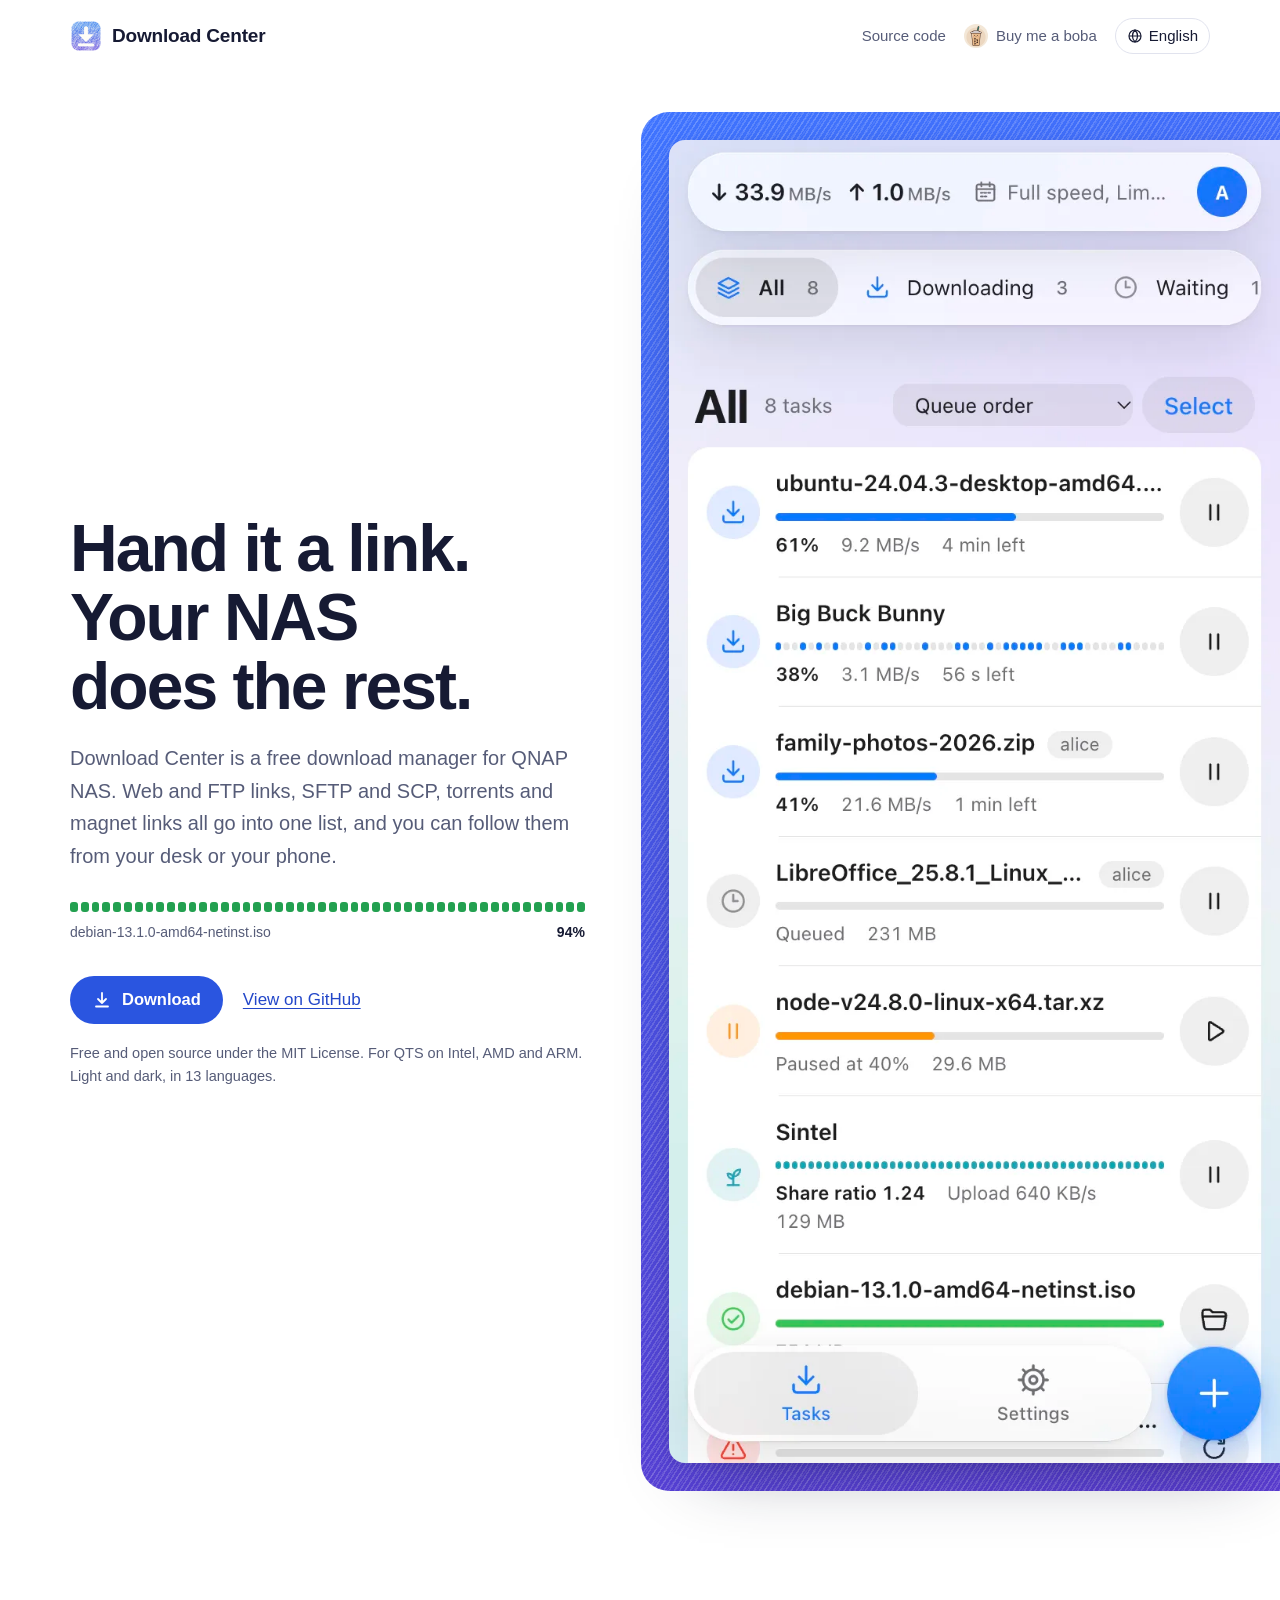
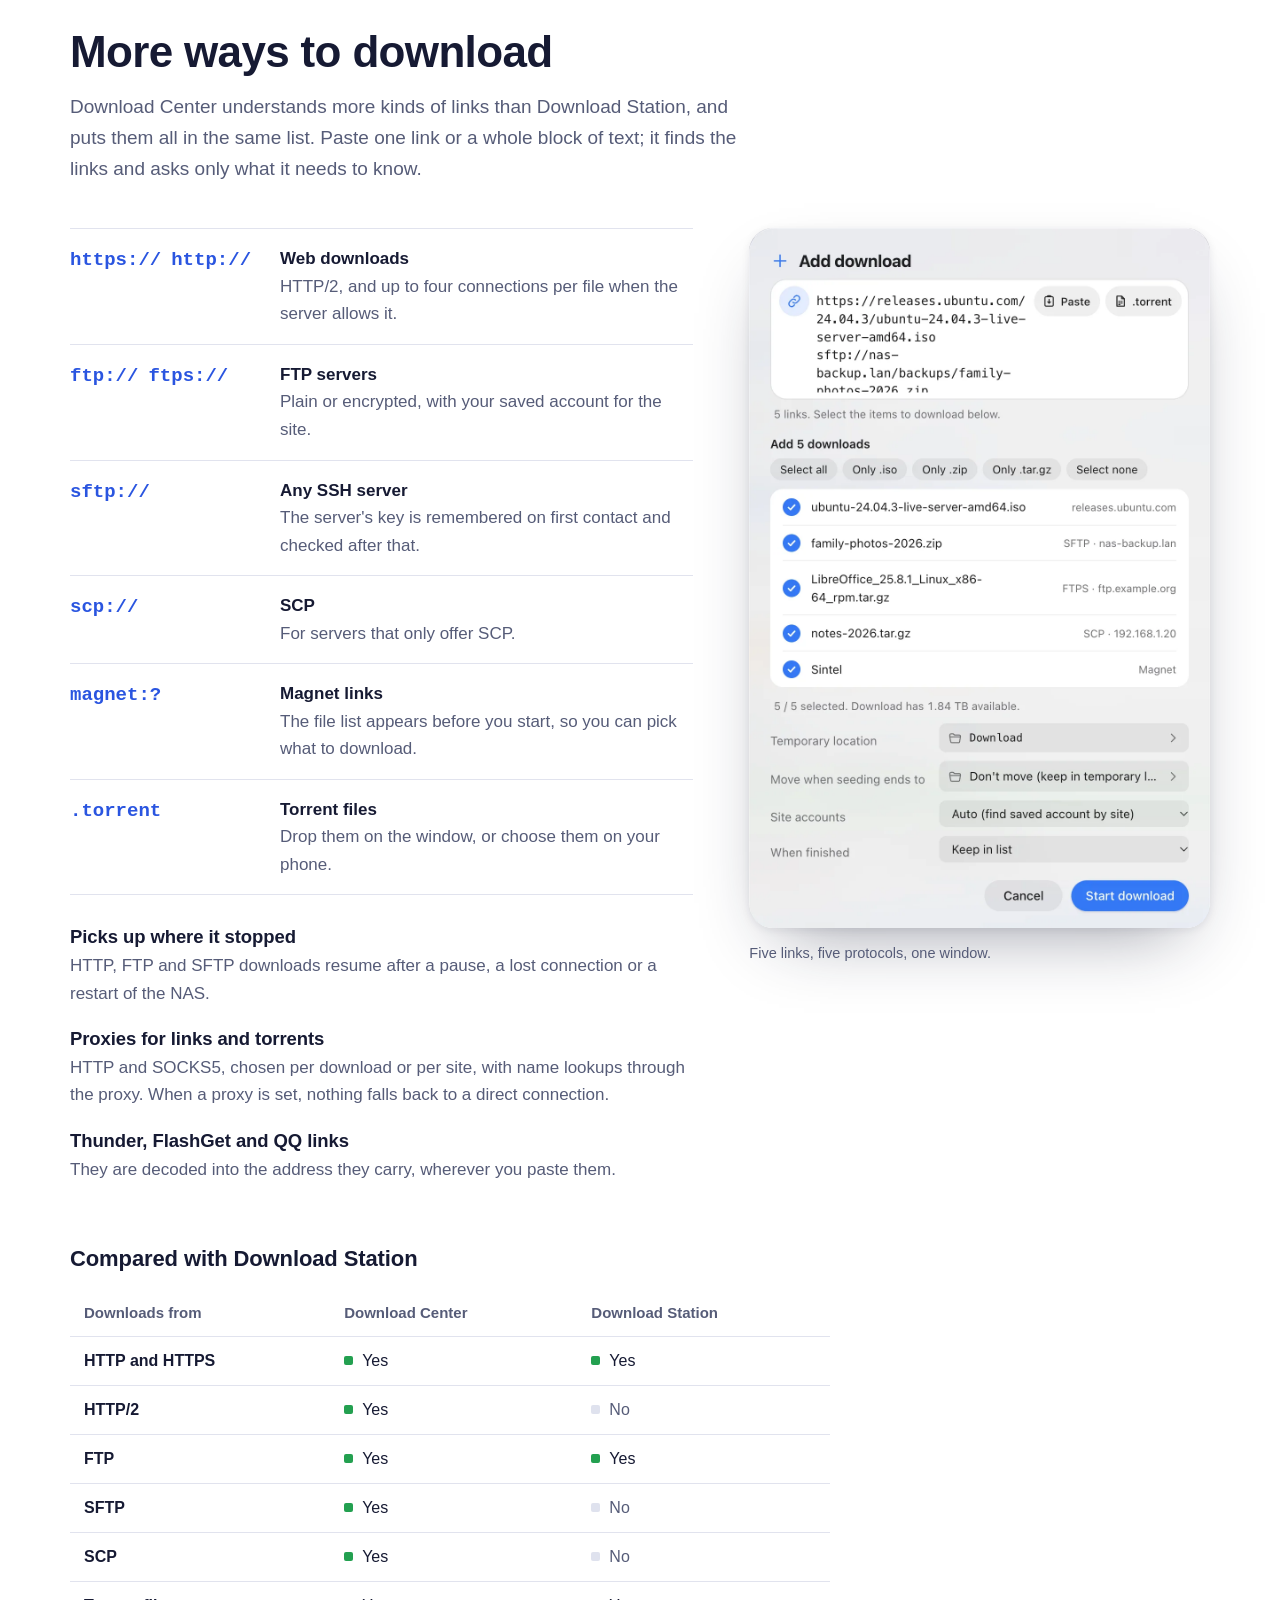
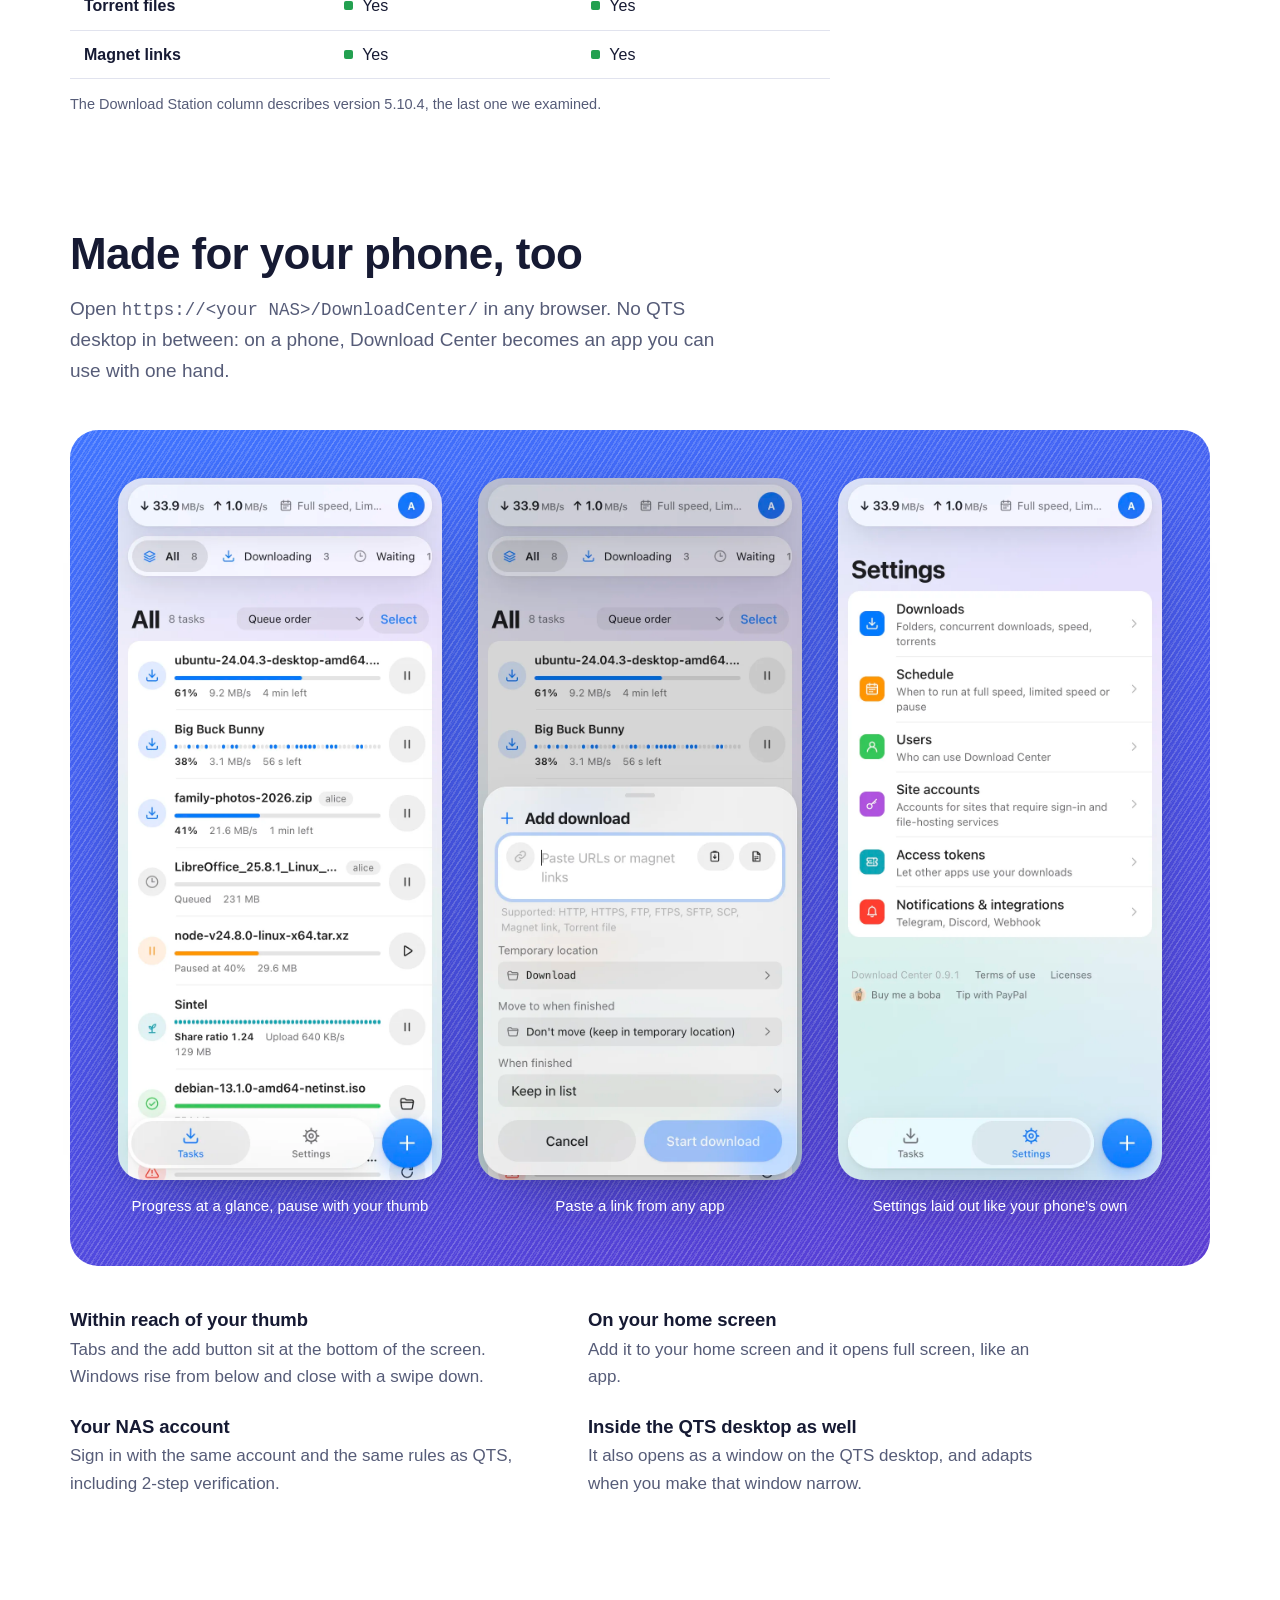
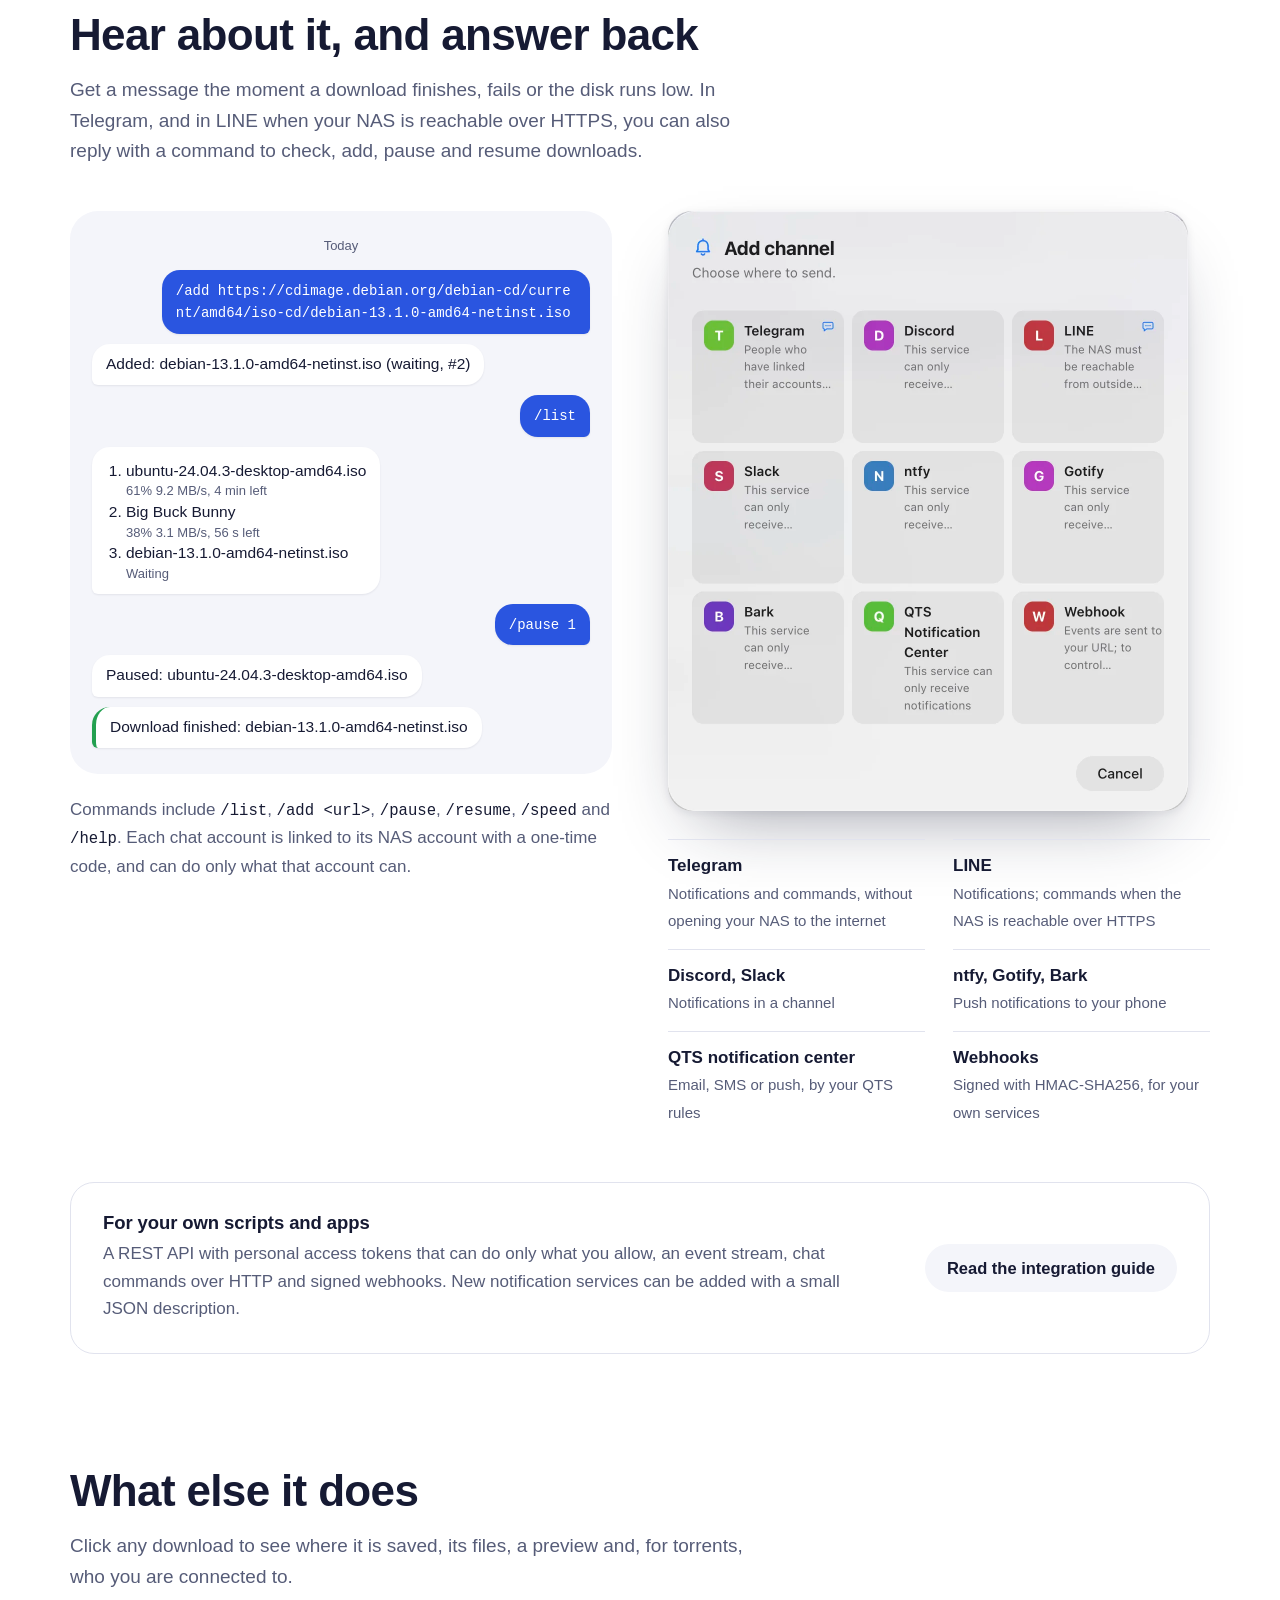
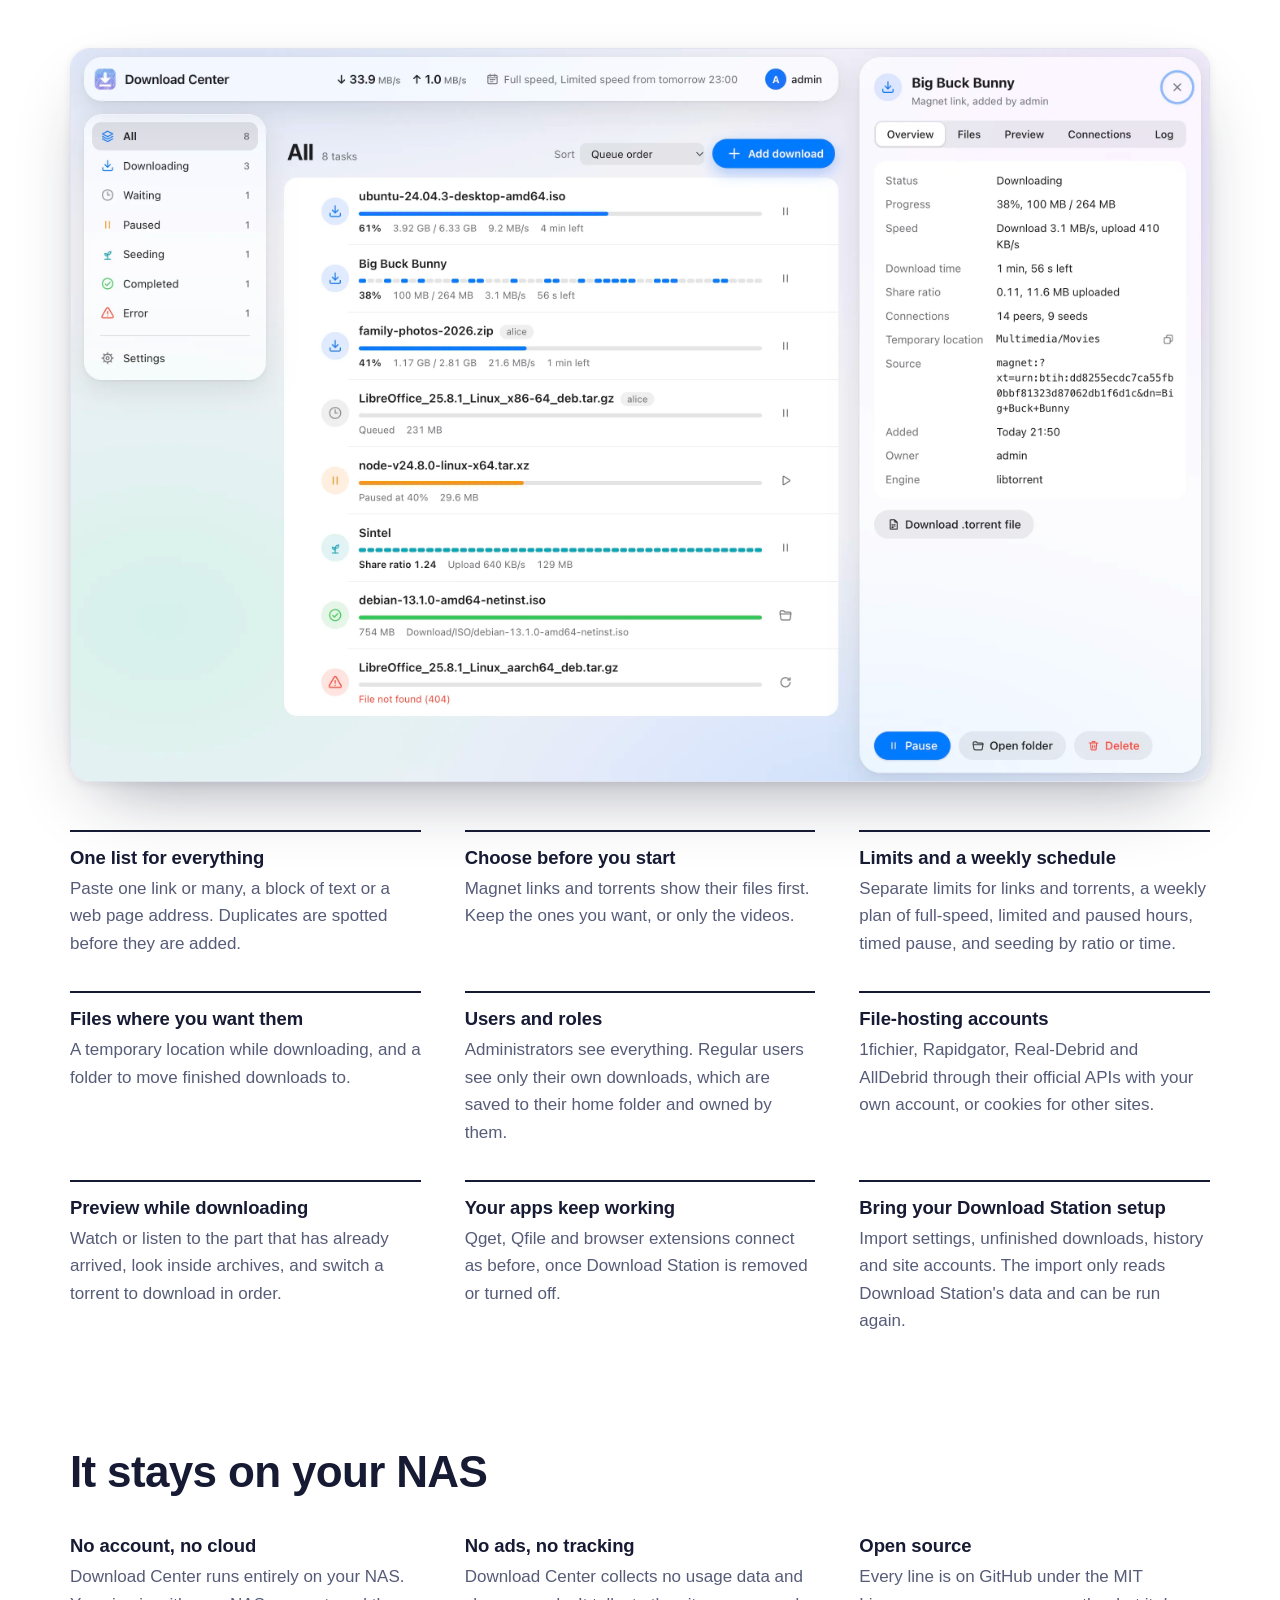
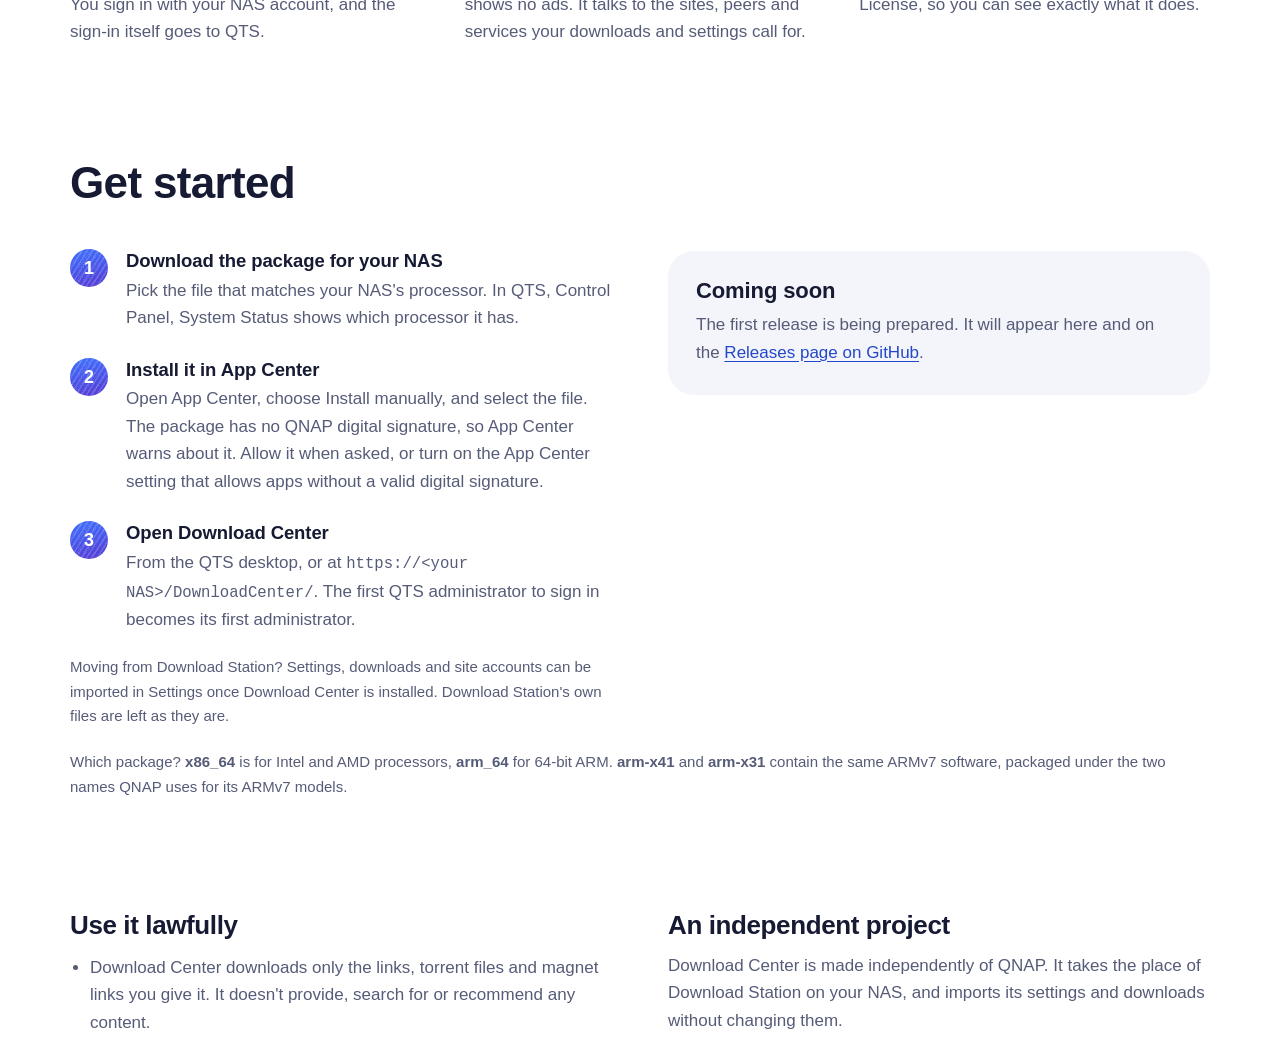
==== commit 54334e4f: "Fix site links and follow the browser language" ====
--- a/site/index.html
+++ b/site/index.html
@@ -25,17 +25,19 @@
 <link rel="apple-touch-icon" href="assets/icon-192.png">
 <link rel="stylesheet" href="assets/site.css">
 <script>
-// Open the page in the visitor's language unless they picked one here before.
+// Open the page in the language the visitor picked here before, else in the first browser language the site has.
 (function () {
-  try {
-    if (localStorage.getItem('lang')) return;
-    var tags = navigator.languages || [navigator.language || ''];
-    for (var i = 0; i < tags.length; i++) {
-      var t = String(tags[i]).toLowerCase();
-      if (/^zh-(tw|hk|mo)|^zh-hant/.test(t)) { location.replace('zh-TW/' + location.search + location.hash); return; }
-      if (/^en/.test(t)) return;
-    }
-  } catch (e) { /* storage blocked: stay on English */ }
+  var go = function () { location.replace('zh-TW/' + location.search + location.hash); };
+  var saved = null;
+  try { saved = localStorage.getItem('lang'); } catch (e) { /* storage blocked */ }
+  if (saved === 'zh-TW') return go();
+  if (saved === 'en') return;
+  var tags = navigator.languages && navigator.languages.length ? navigator.languages : [navigator.language || navigator.userLanguage || ''];
+  for (var i = 0; i < tags.length; i++) {
+    var t = String(tags[i]).toLowerCase();
+    if (/^zh\b/.test(t)) return go();
+    if (/^en\b/.test(t)) return;
+  }
 })();
 </script>
 </head>
@@ -192,7 +194,7 @@
         <h3>For your own scripts and apps</h3>
         <p>A REST API with personal access tokens that can do only what you allow, an event stream, chat commands over HTTP and signed webhooks. New notification services can be added with a small JSON description.</p>
       </div>
-      <a class="btn quiet" href="https://github.com/tasict/DownloadCenter/blob/main/docs/INTEGRATION.md">Read the integration guide</a>
+      <a class="btn quiet" href="https://github.com/tasict/DownloadCenter/blob/master/docs/INTEGRATION.md">Read the integration guide</a>
     </div>
   </section>
 
@@ -286,10 +288,10 @@
   <div class="wrap">
     <div class="foot">
       <div>
-        <p>Made by tasict. Released under the <a href="https://github.com/tasict/DownloadCenter/blob/main/LICENSE">MIT License</a>.</p>
+        <p>Made by tasict. Released under the <a href="https://github.com/tasict/DownloadCenter/blob/master/LICENSE">MIT License</a>.</p>
         <ul>
           <li><a href="https://github.com/tasict/DownloadCenter">Source code</a></li>
-          <li><a href="https://github.com/tasict/DownloadCenter/blob/main/THIRD-PARTY-NOTICES.txt">Third-party notices</a></li>
+          <li><a href="https://github.com/tasict/DownloadCenter/blob/master/THIRD-PARTY-NOTICES.txt">Third-party notices</a></li>
           <li><a href="#privacy">Privacy</a></li>
           <li><a href="https://github.com/tasict/DownloadCenter/issues">Report a problem</a></li>
         </ul>
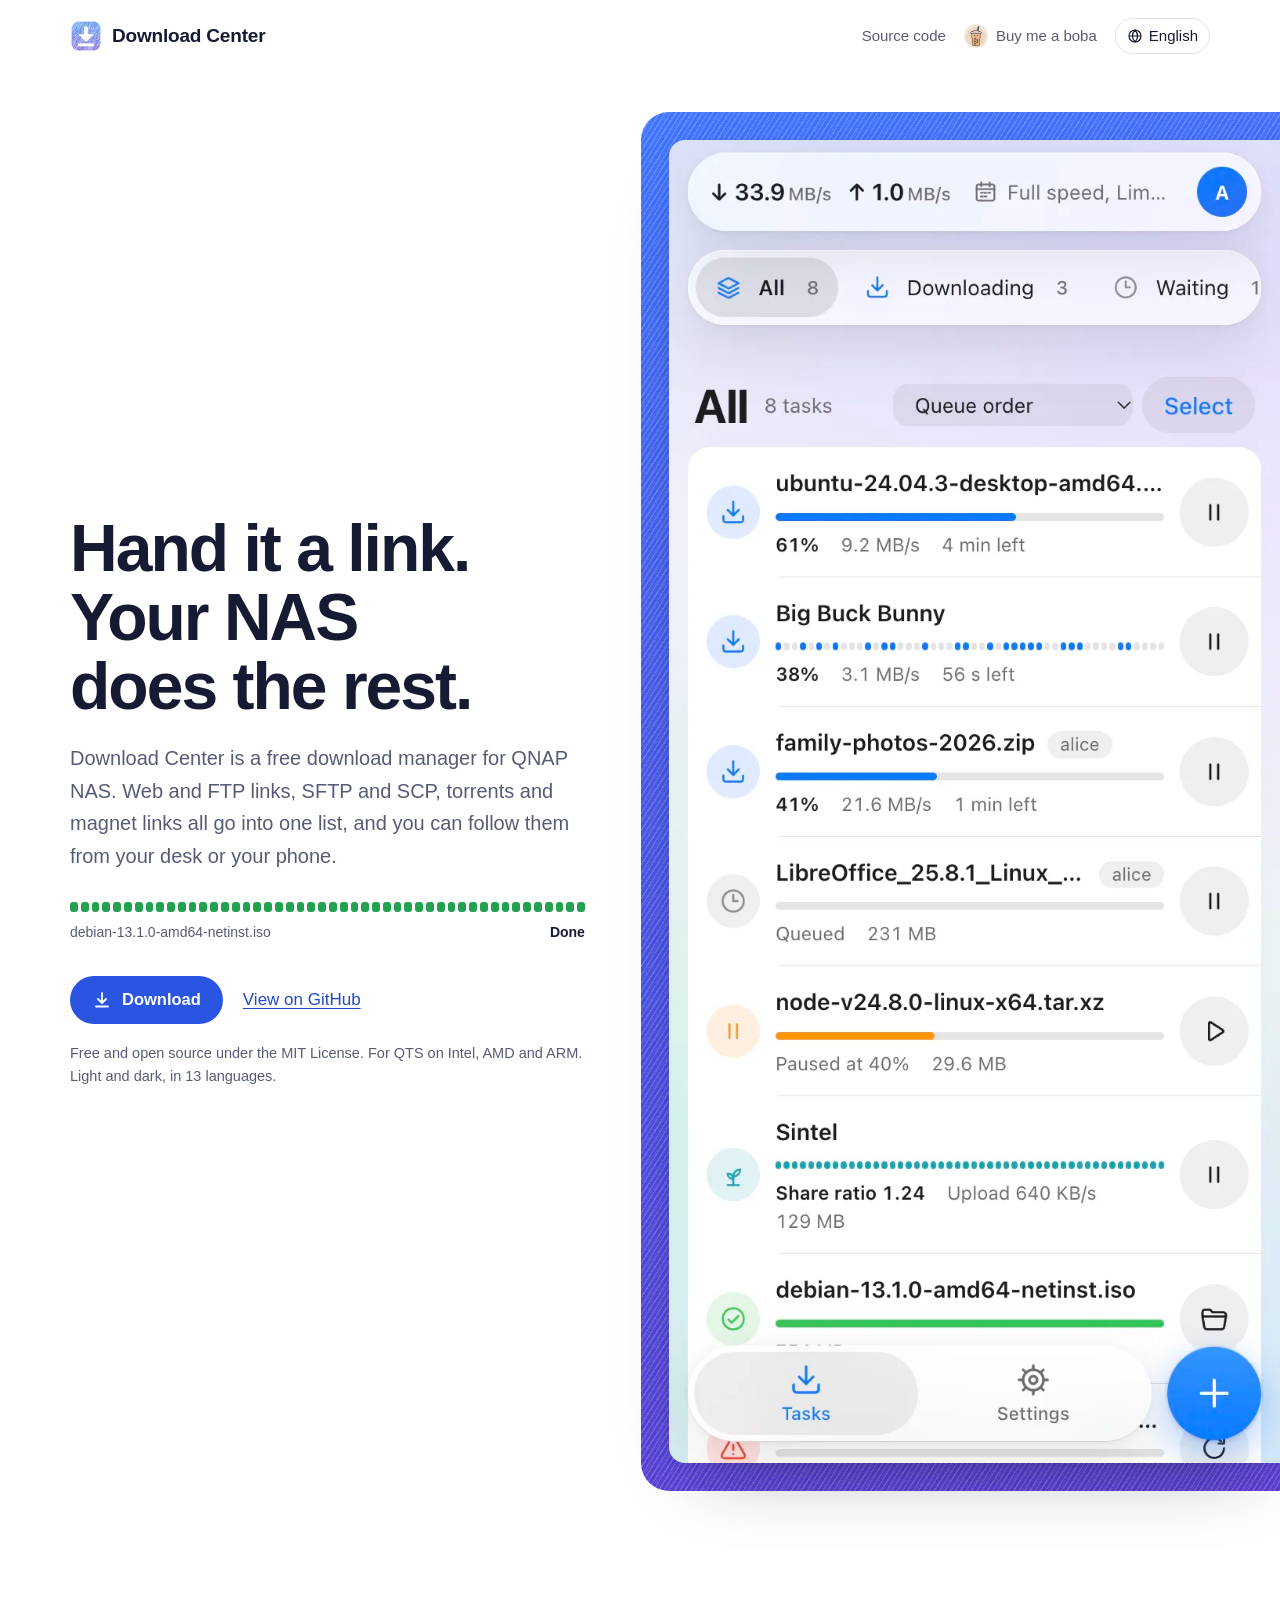
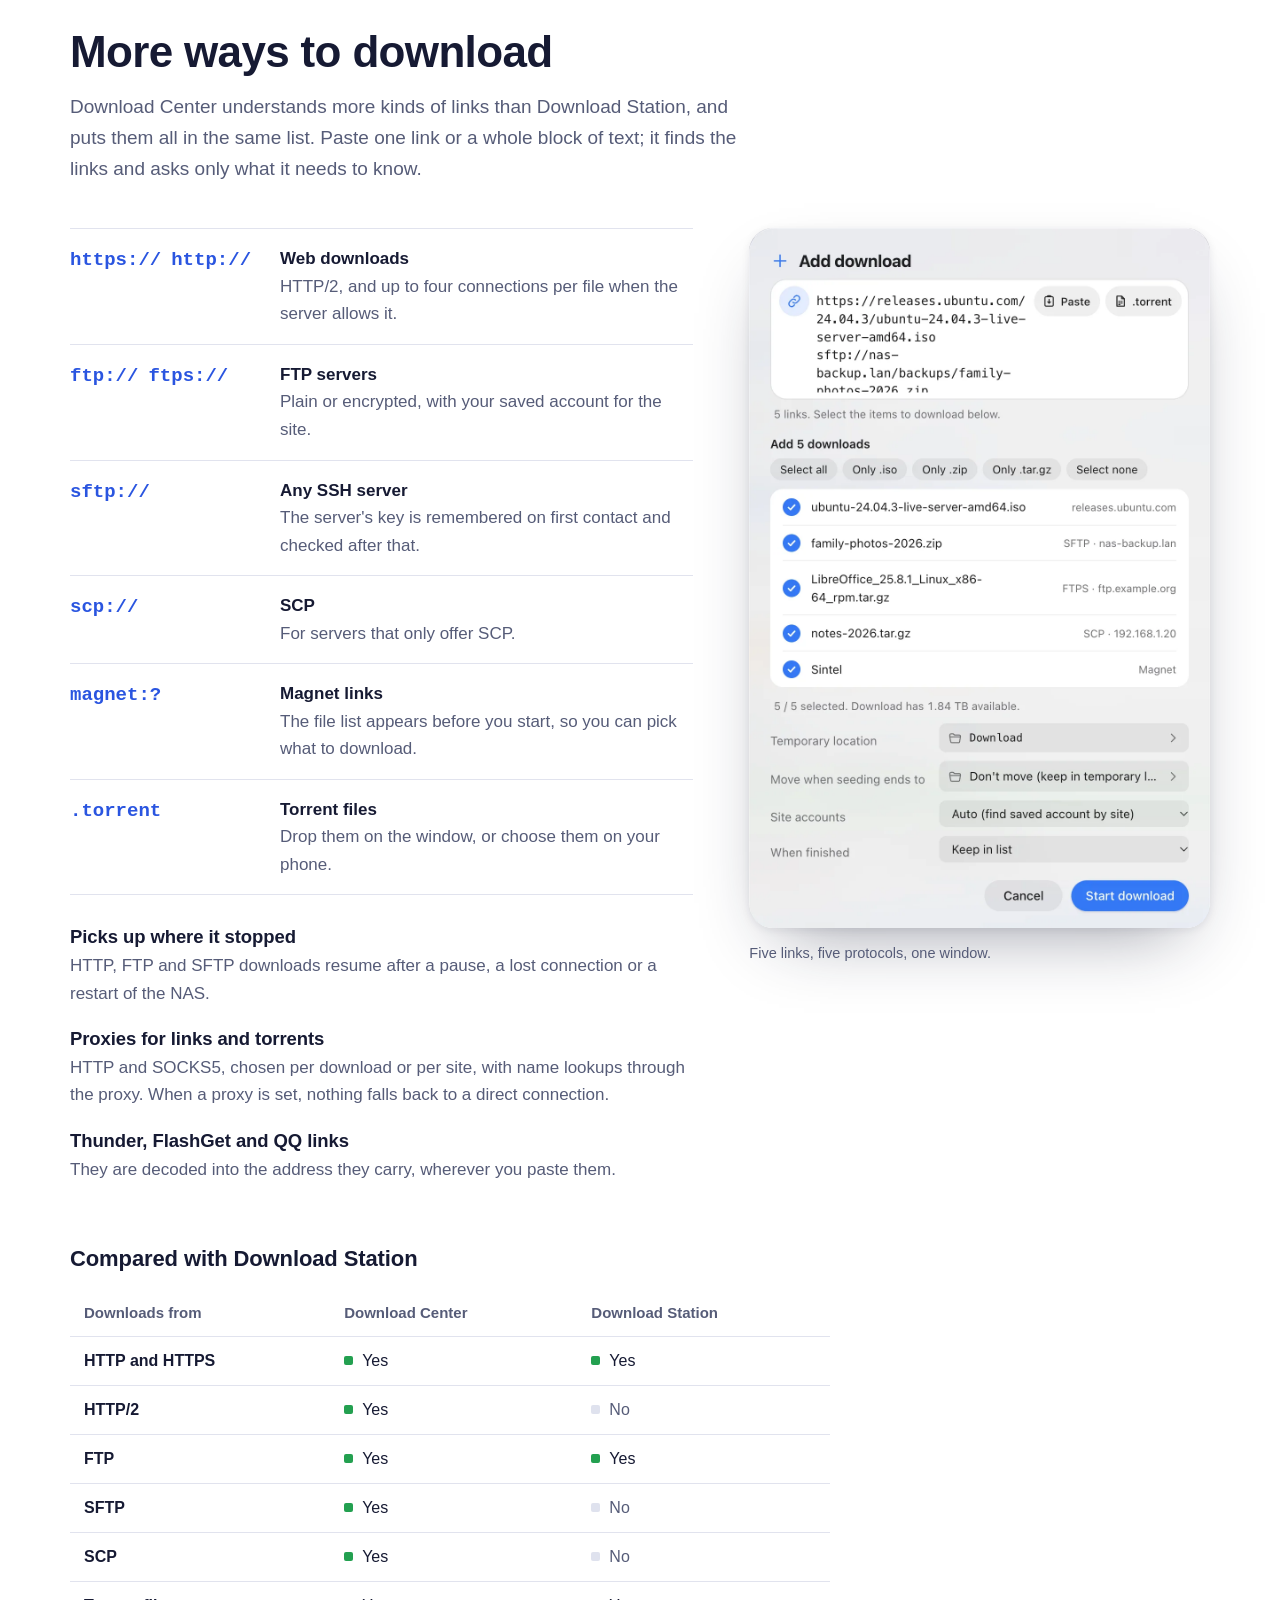
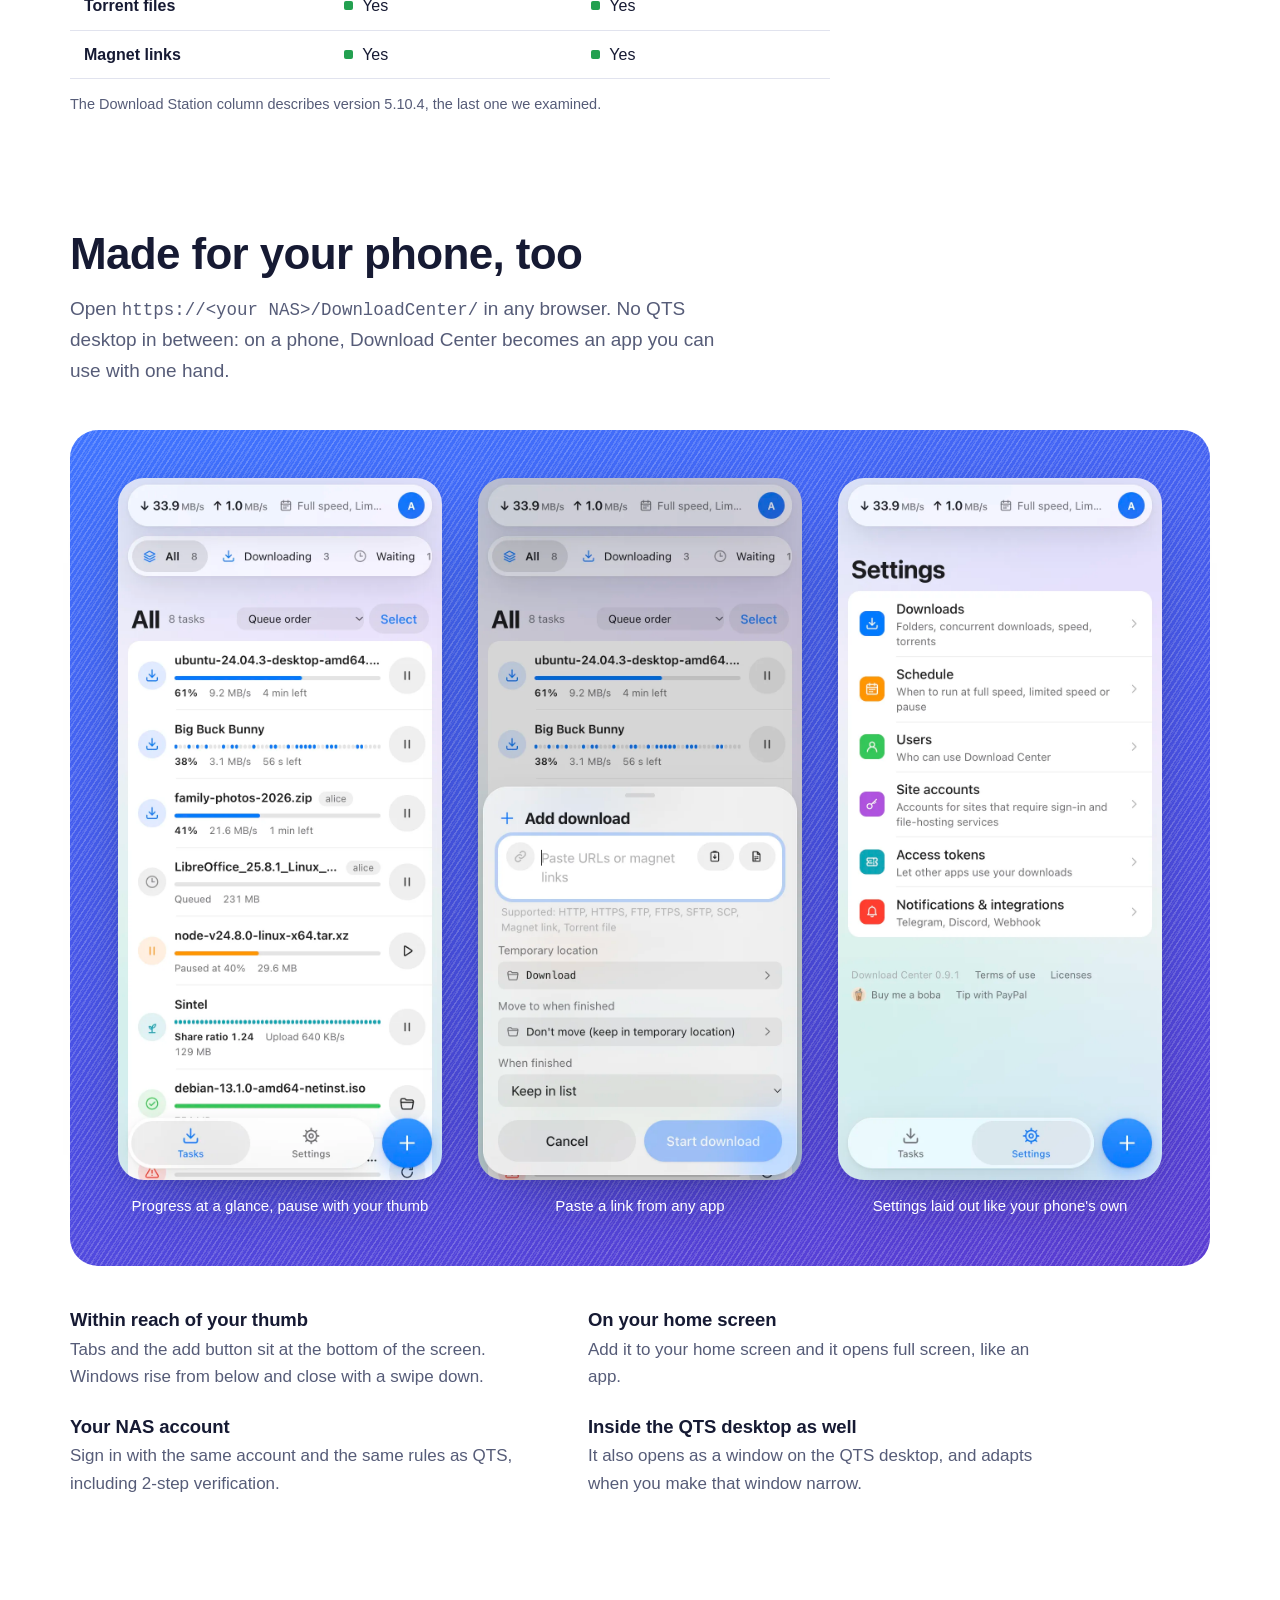
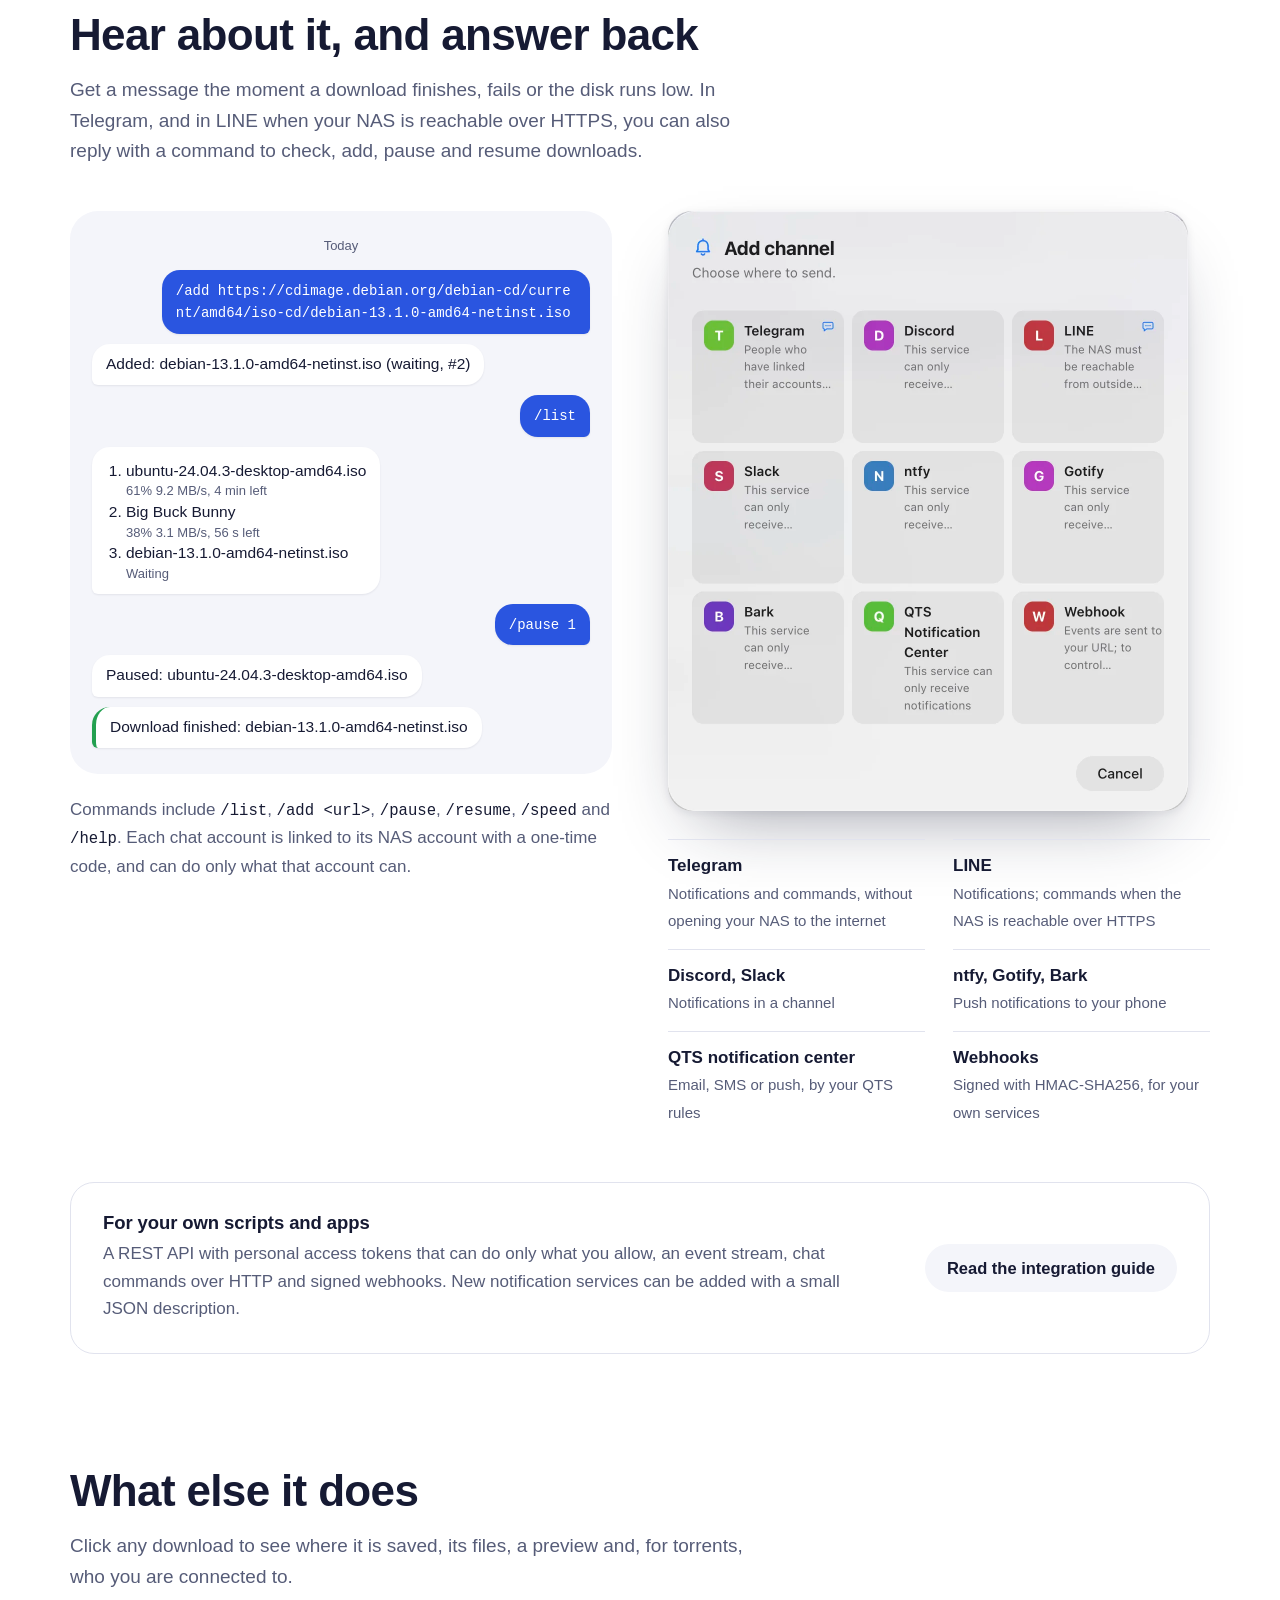
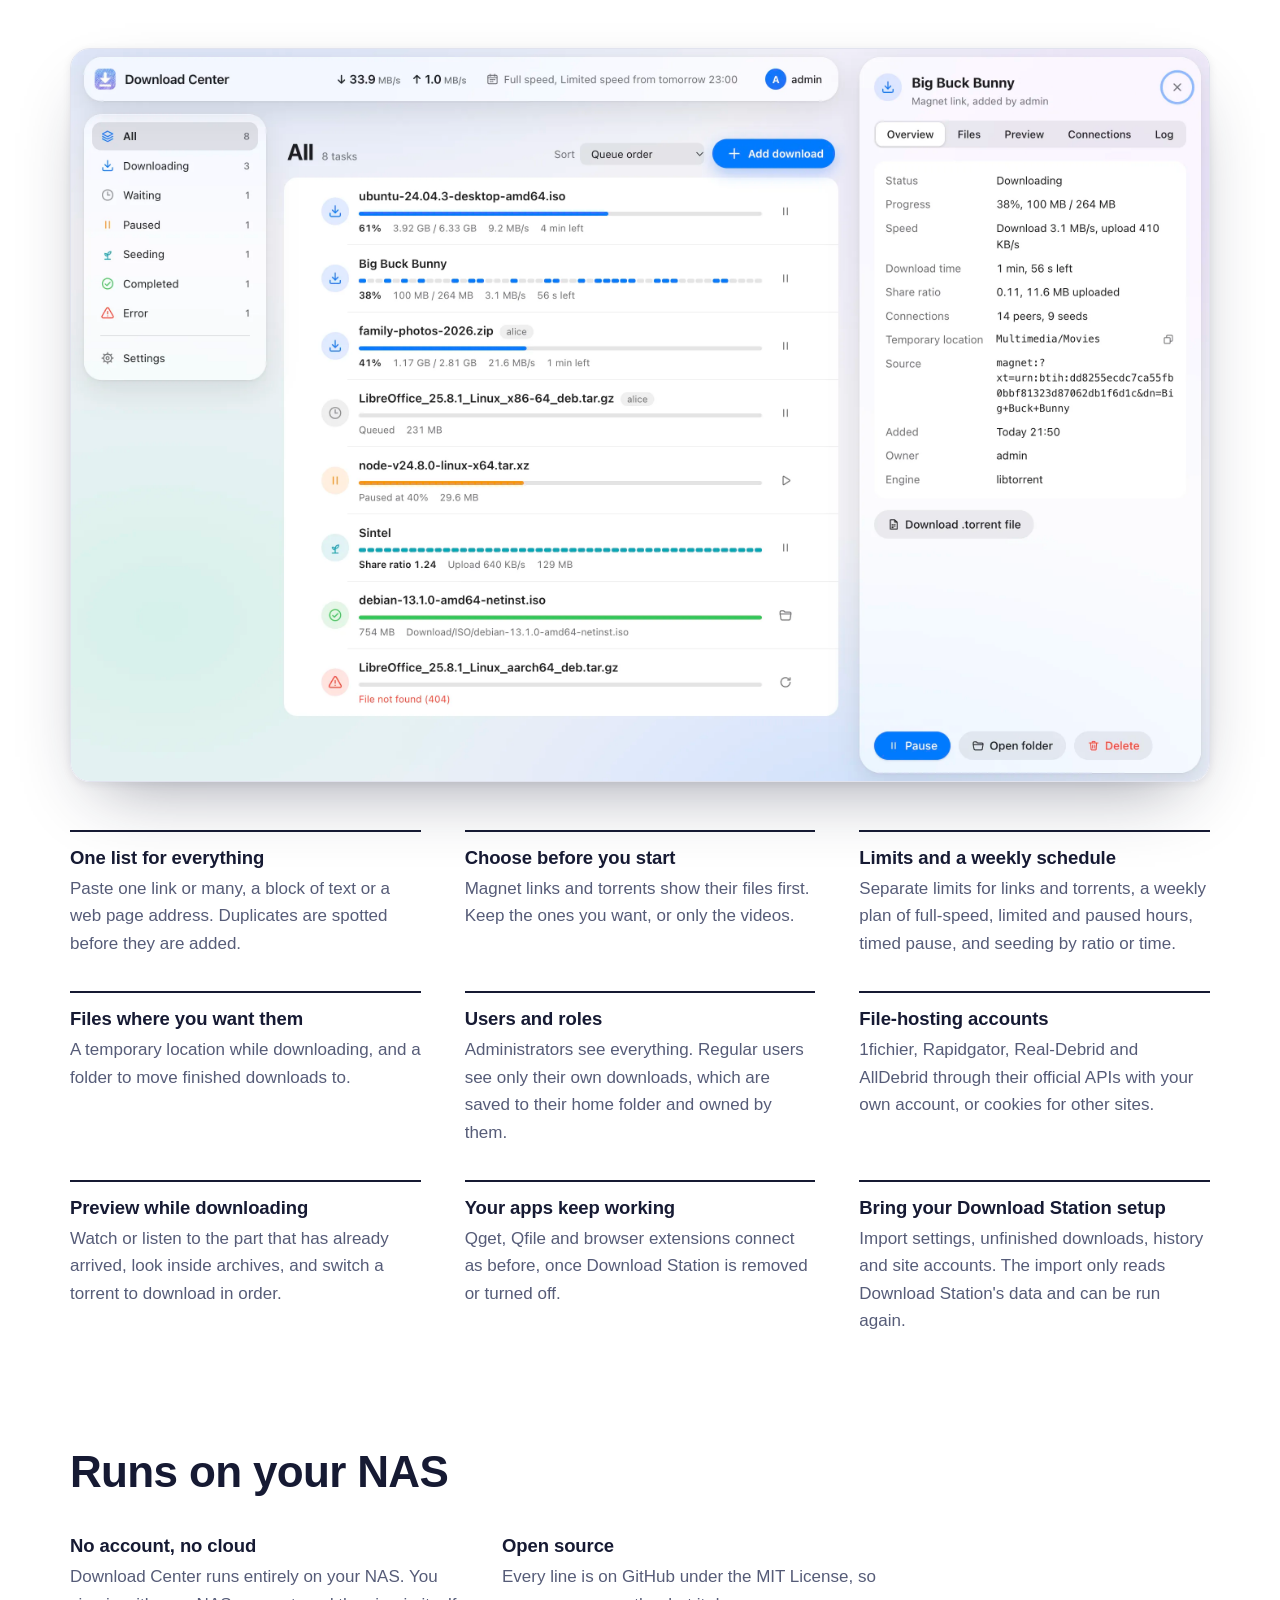
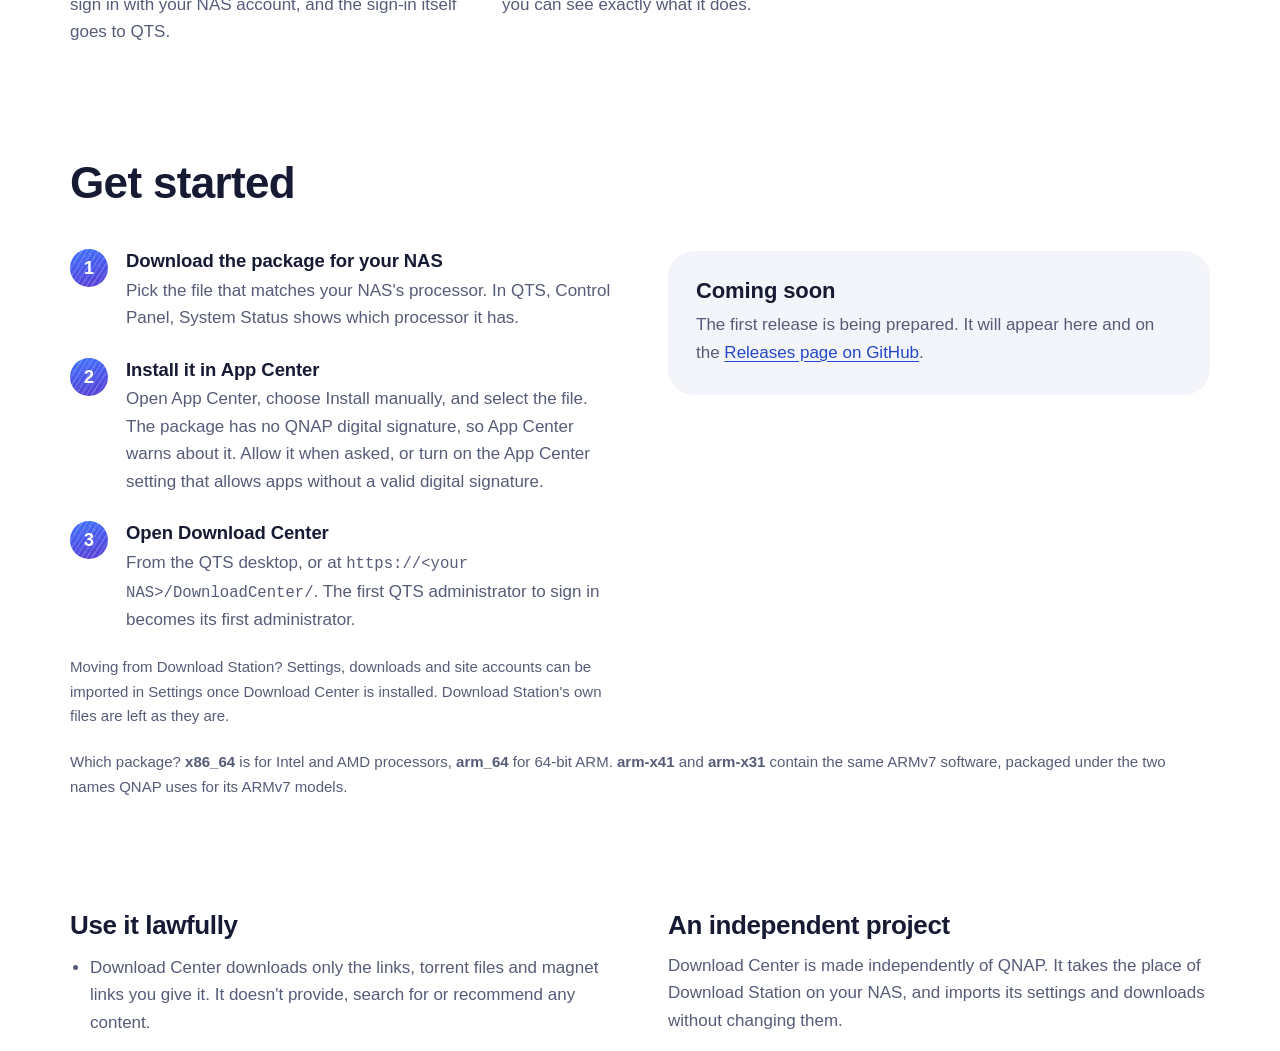
==== commit ba63618d: "Add anonymous usage statistics" ====
--- a/site/index.html
+++ b/site/index.html
@@ -220,10 +220,9 @@
   </section>
 
   <section class="band" id="privacy" aria-labelledby="h-priv">
-    <div class="intro"><h2 id="h-priv">It stays on your NAS</h2></div>
-    <div class="facts">
+    <div class="intro"><h2 id="h-priv">Runs on your NAS</h2></div>
+    <div class="facts two">
       <div><h3>No account, no cloud</h3><p>Download Center runs entirely on your NAS. You sign in with your NAS account, and the sign-in itself goes to QTS.</p></div>
-      <div><h3>No ads, no tracking</h3><p>Download Center collects no usage data and shows no ads. It talks to the sites, peers and services your downloads and settings call for.</p></div>
       <div><h3>Open source</h3><p>Every line is on GitHub under the MIT License, so you can see exactly what it does.</p></div>
     </div>
   </section>
@@ -272,7 +271,7 @@
       <img src="assets/boba.png" alt="" width="120" height="120">
       <div>
         <h2 id="h-support">Keep Download Center free</h2>
-        <p>Download Center has no ads, no tracking and no paid version. If it saves you time, a boba or a small tip helps me keep it working through QTS updates, and build what comes next.</p>
+        <p>Download Center has no ads and no paid version. If it saves you time, a boba or a small tip helps me keep it working through QTS updates, and build what comes next.</p>
         <div class="actions">
           <a class="btn" href="https://tasict.bobaboba.me"><img src="assets/boba.png" alt="" width="22" height="22">Buy me a boba</a>
           <a class="tip" href="https://paypal.me/tasict">Tip with PayPal</a>
--- a/site/assets/site.css
+++ b/site/assets/site.css
@@ -182,6 +182,7 @@
 
 .facts { display: grid; grid-template-columns: repeat(3, minmax(0, 1fr)); gap: 32px 44px; margin-top: 40px; }
 .facts p { margin-top: 6px; color: var(--muted); }
+.facts.two { grid-template-columns: repeat(2, minmax(0, 1fr)); max-width: 820px; }
 
 /* ---------- Get started ---------- */
 .start { display: grid; grid-template-columns: minmax(0, 1fr) minmax(0, 1fr); gap: 56px; align-items: start; margin-top: 44px; }
@@ -253,7 +254,7 @@
   .schemes li { grid-template-columns: minmax(0, 1fr); }
   .phones { grid-template-columns: repeat(3, 72%); overflow-x: auto; scroll-snap-type: x mandatory; margin-inline: -16px; border-radius: 0; padding: 20px 16px; }
   .phones figure { scroll-snap-align: center; }
-  .cols, .more, .facts, .services, .calm { grid-template-columns: minmax(0, 1fr); }
+  .cols, .more, .facts, .facts.two, .services, .calm { grid-template-columns: minmax(0, 1fr); }
   .dev { grid-template-columns: minmax(0, 1fr); padding: 24px; }
   .arches { grid-template-columns: minmax(0, 1fr); }
   .release { padding: 22px 18px; }
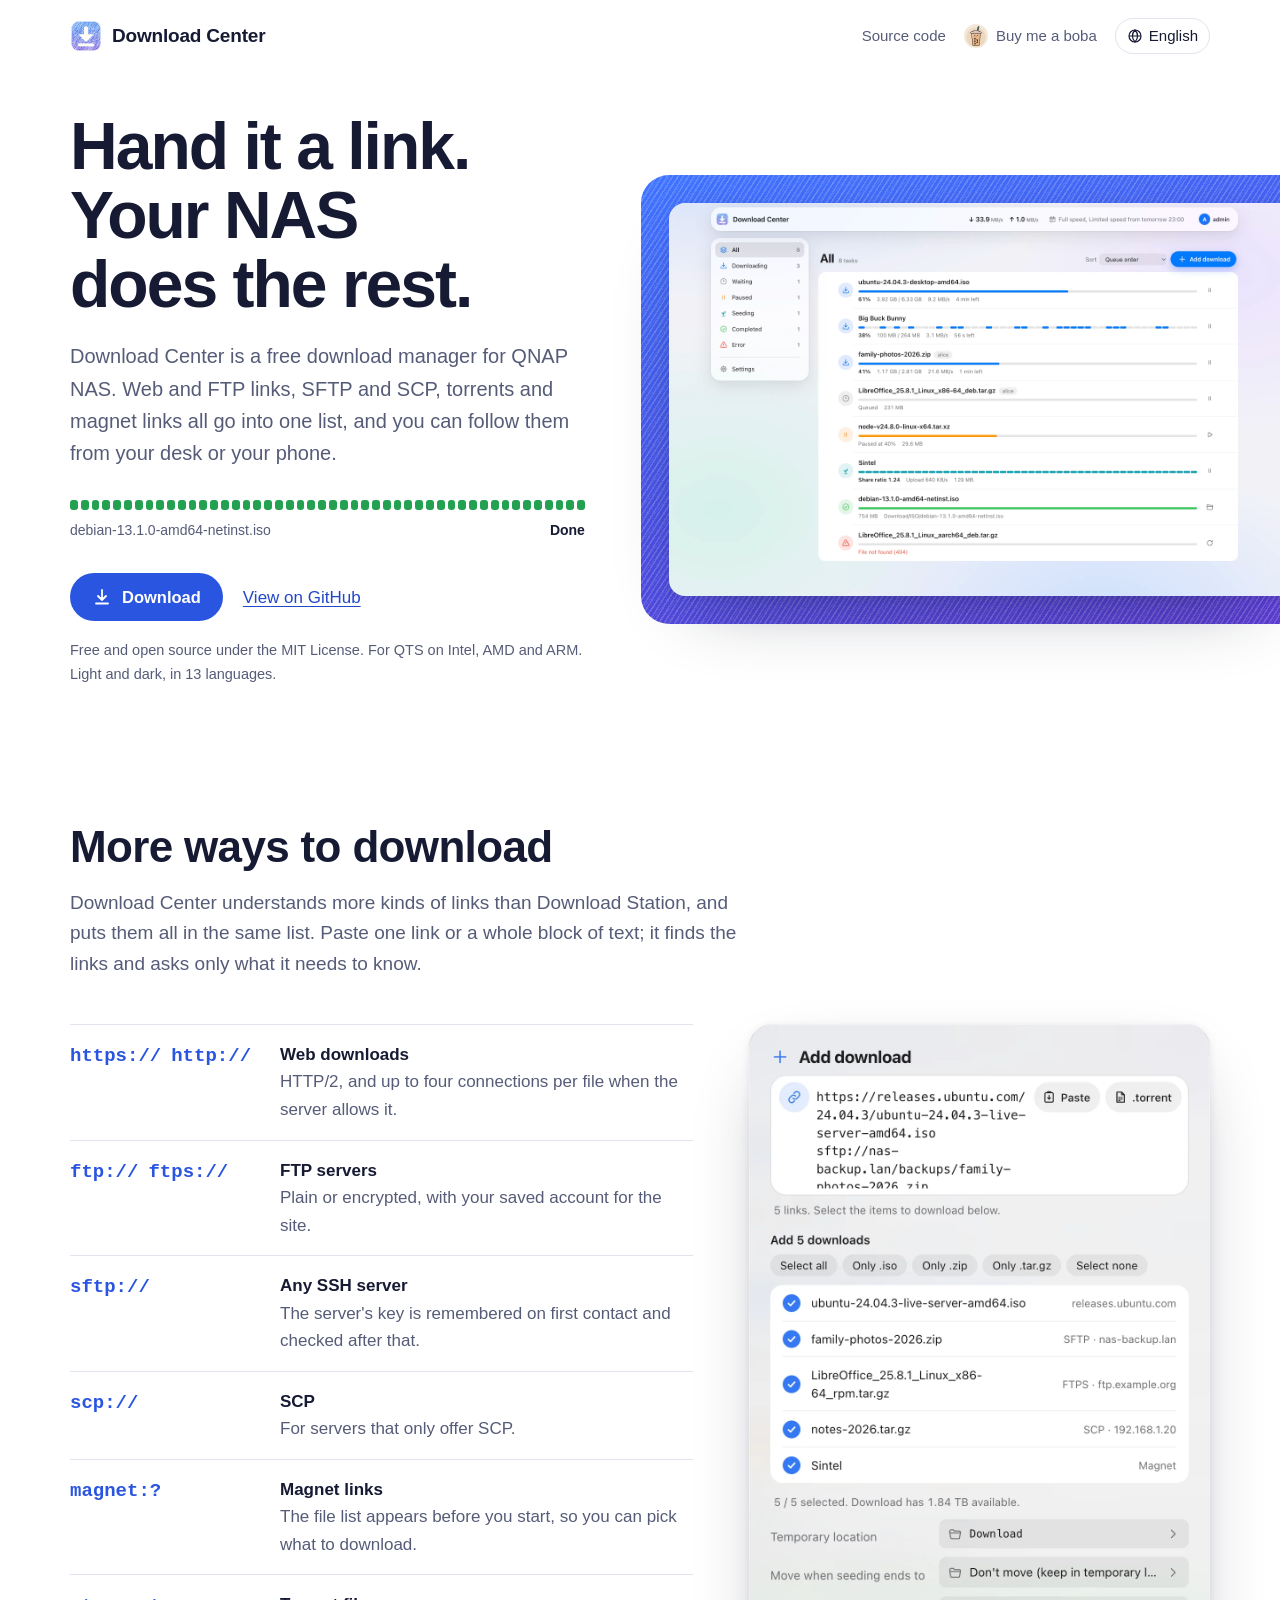
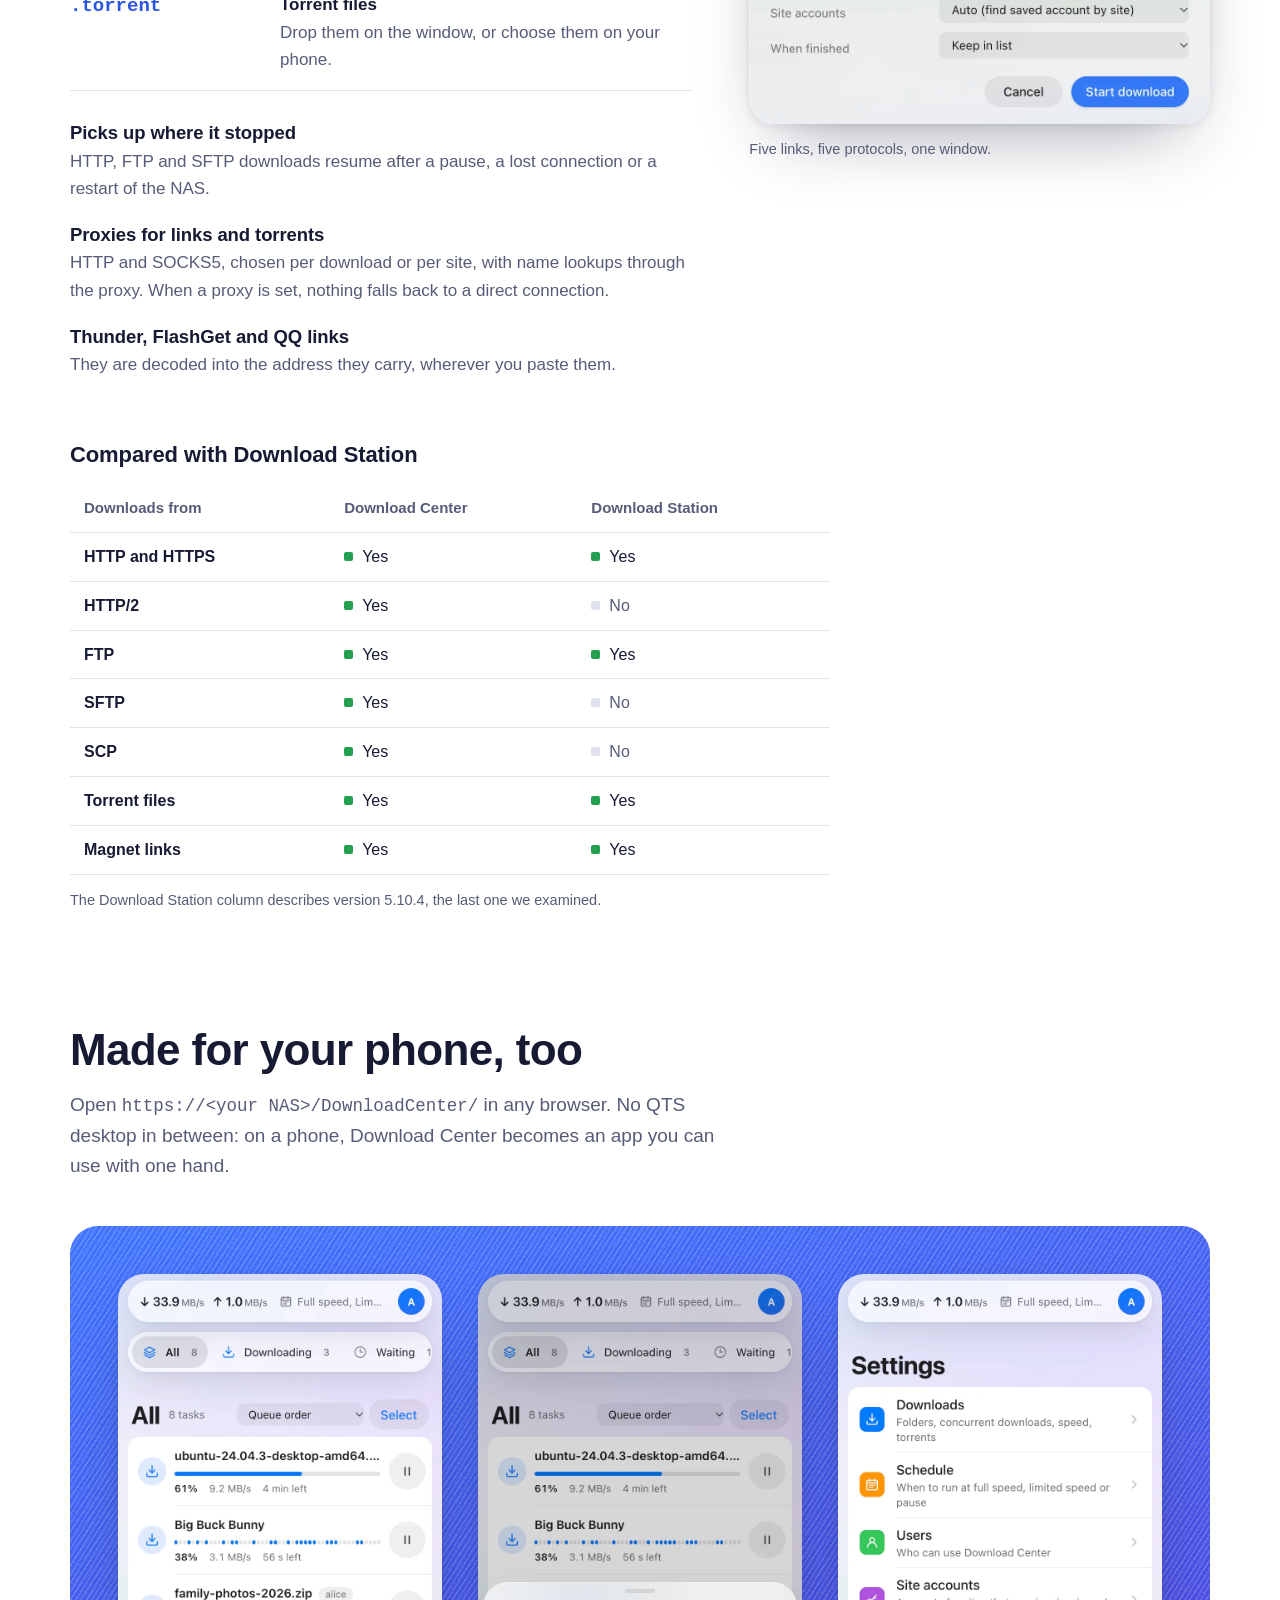
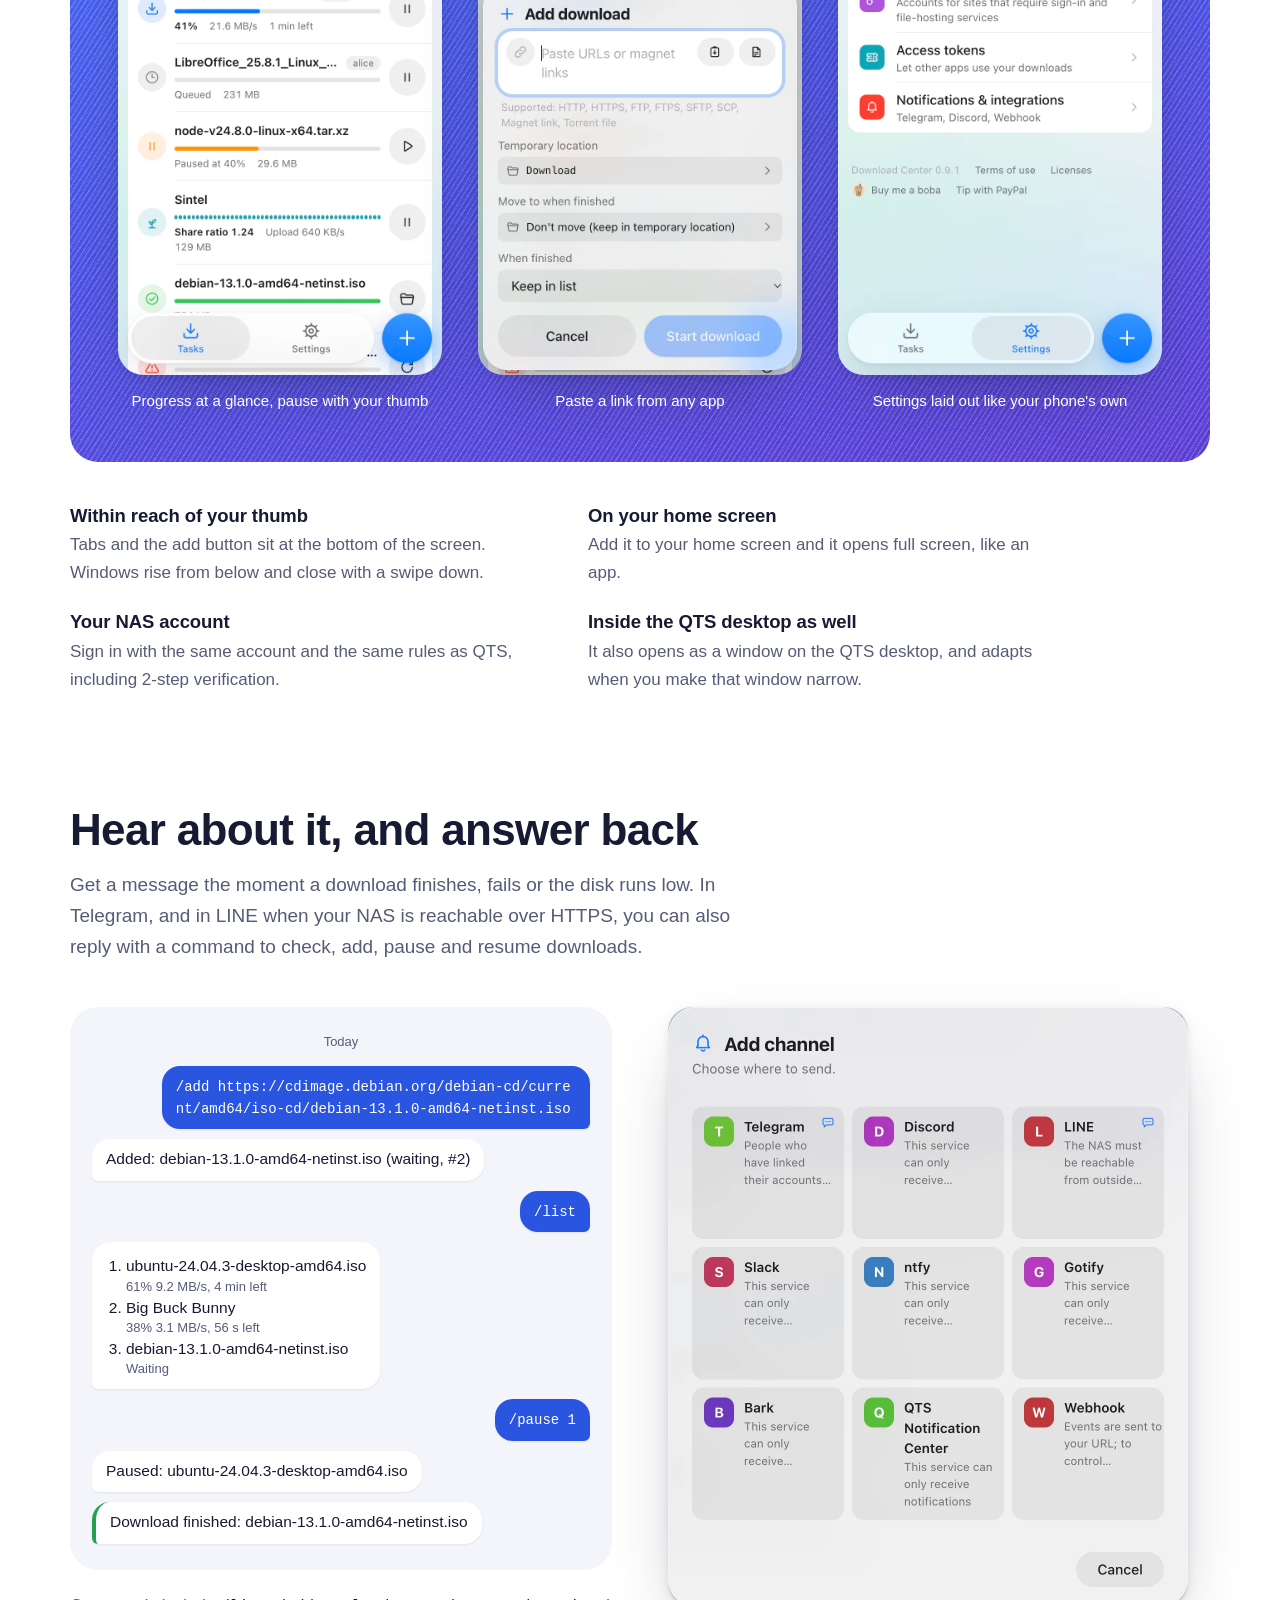
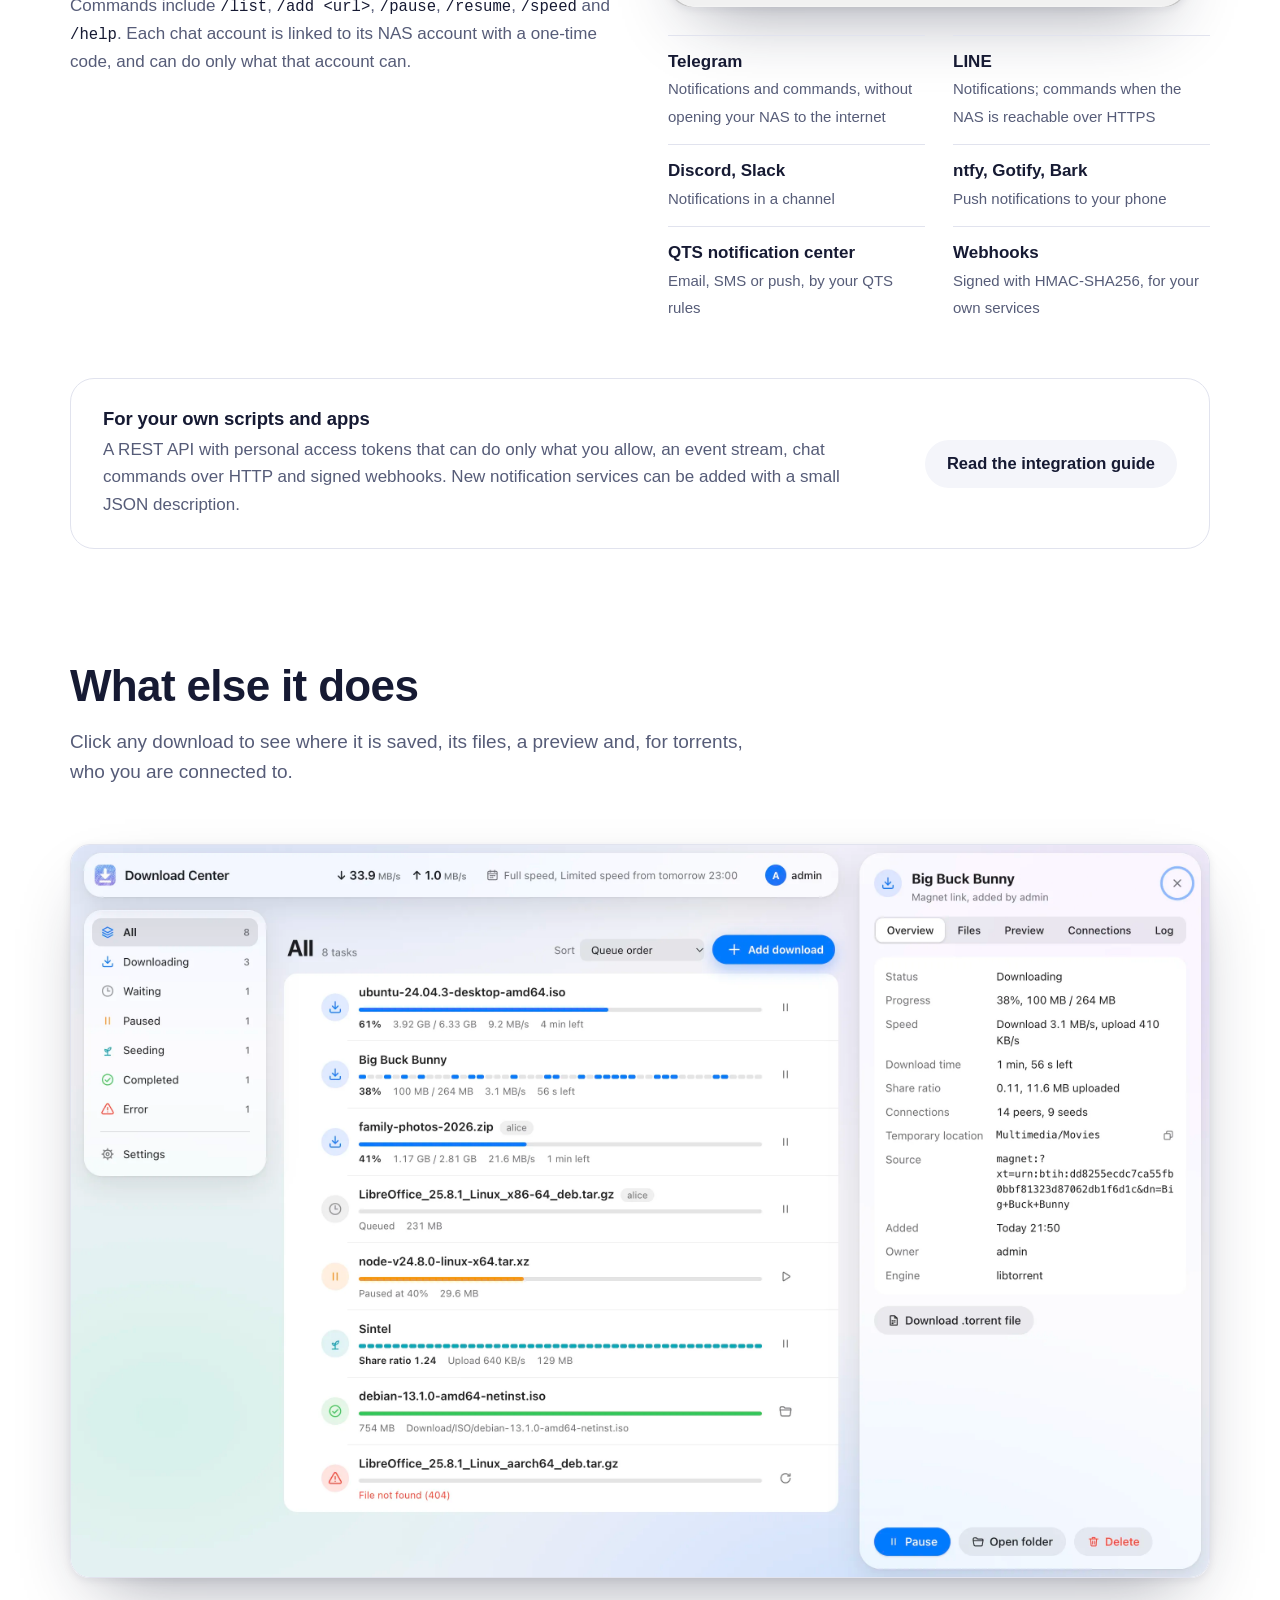
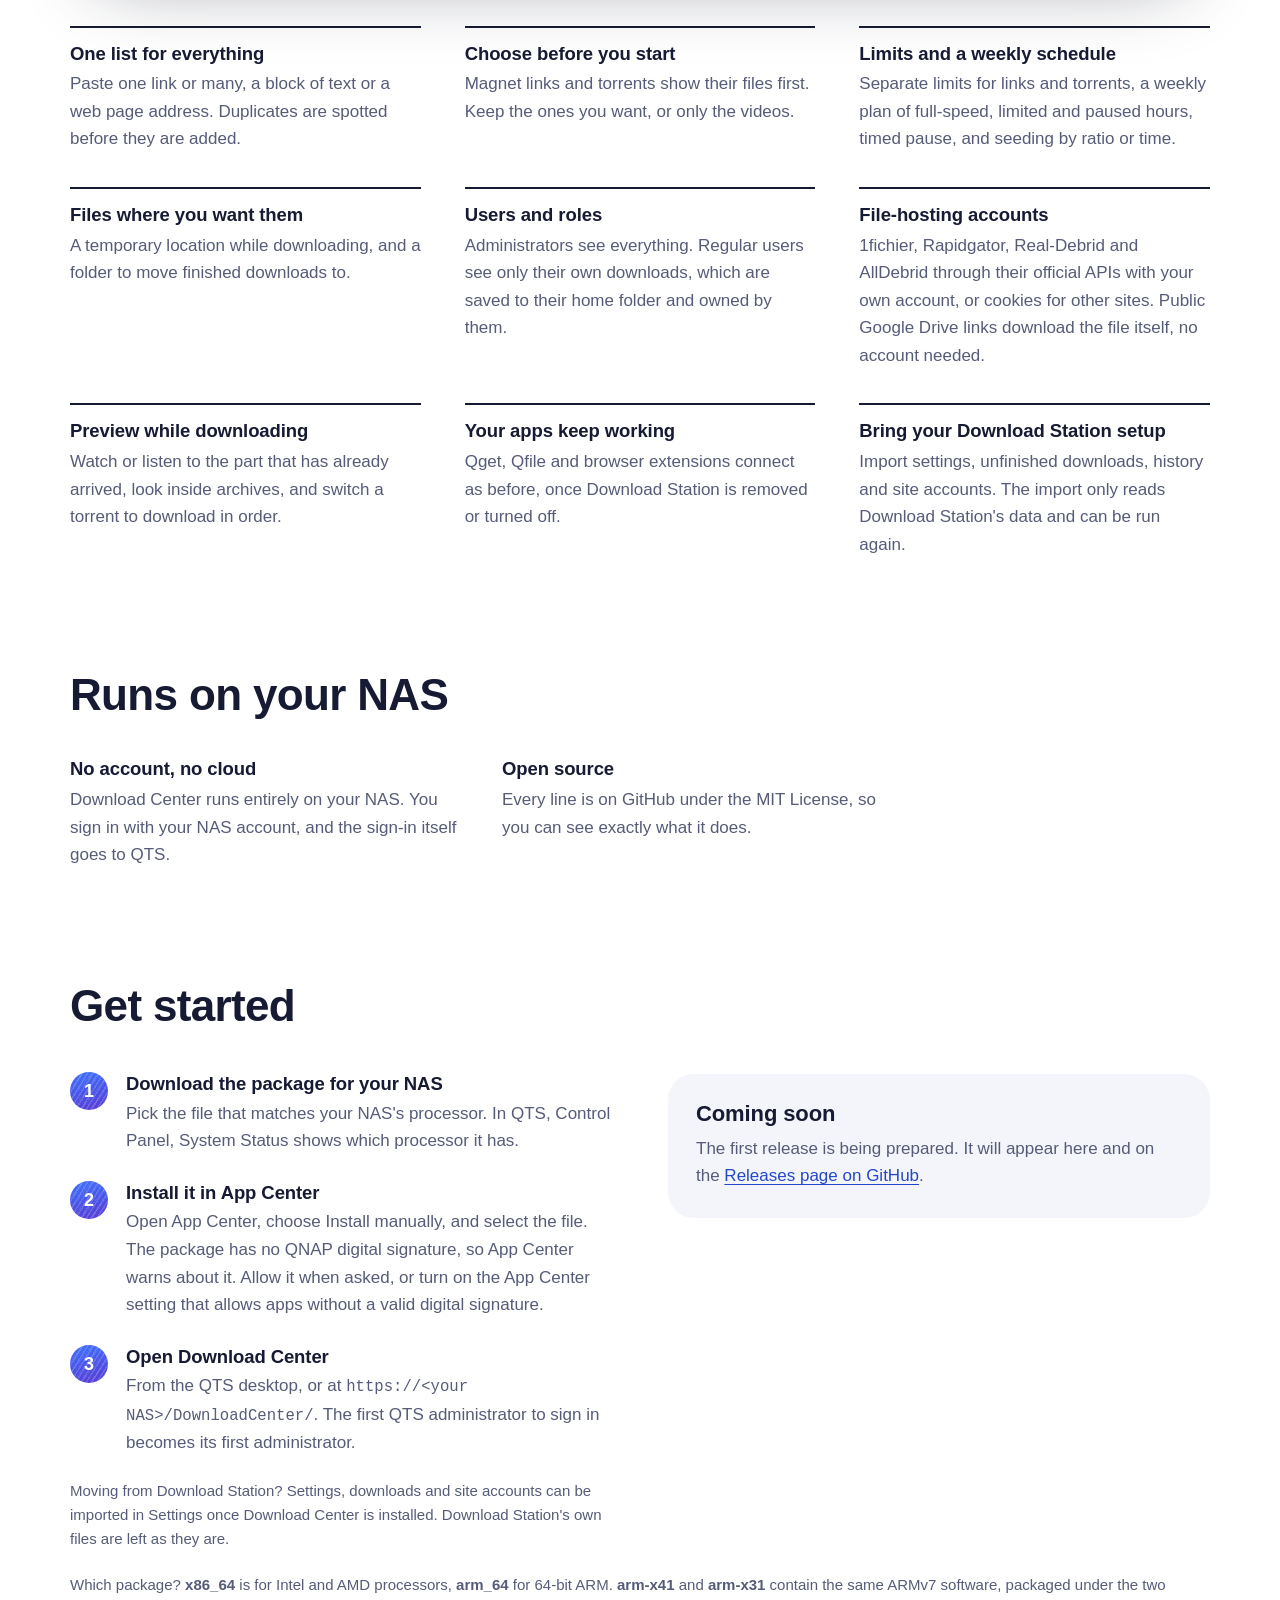
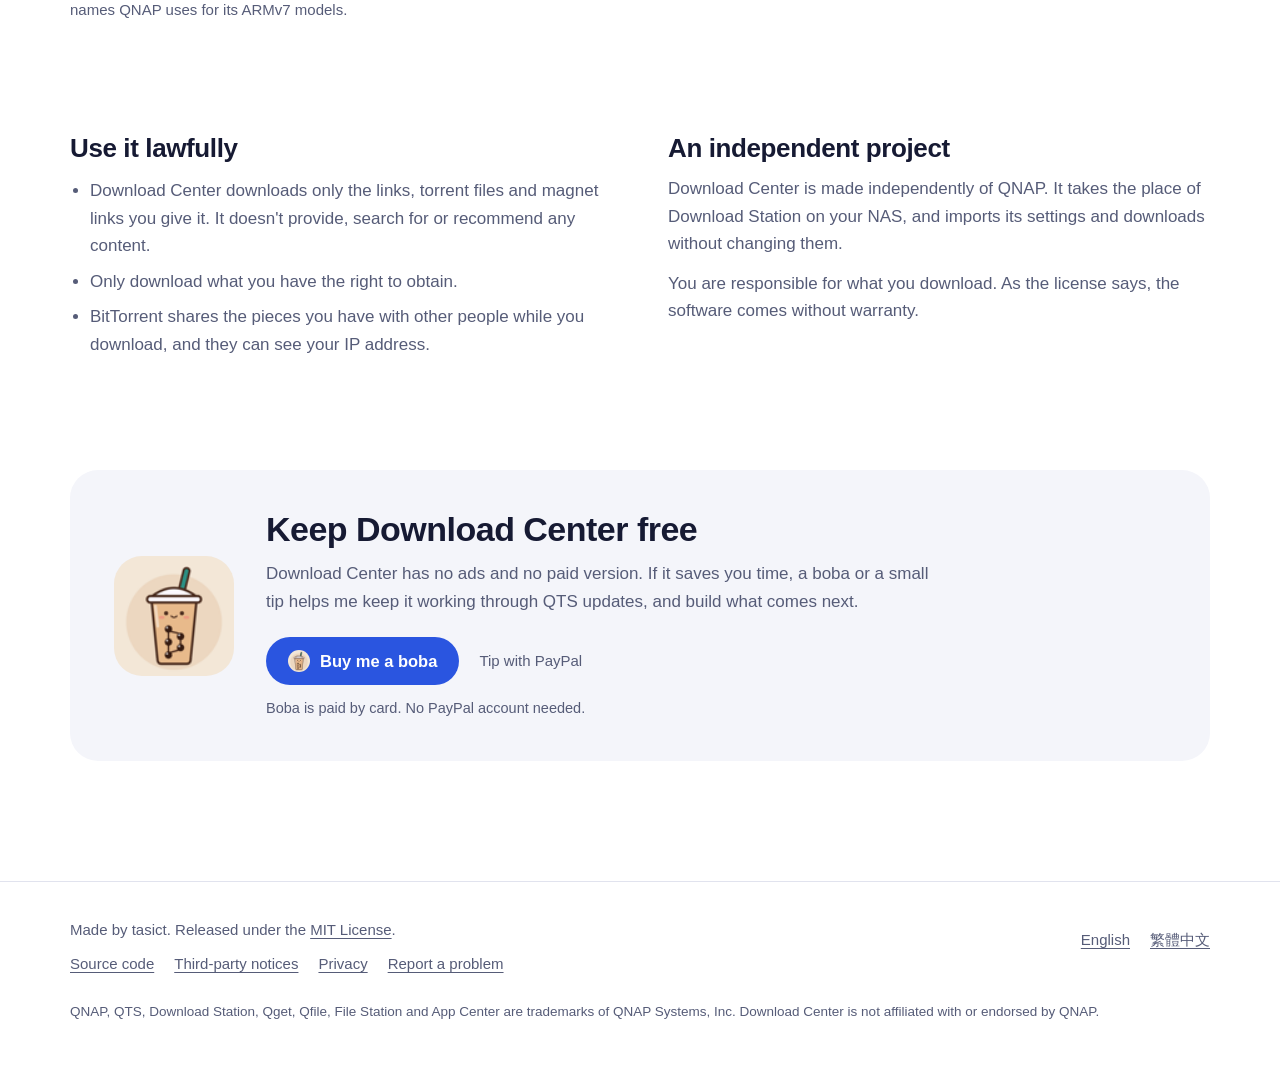
==== commit e6f18624: "Download Google Drive share links as the file itself Links to Google Drive files (file/d/…, open?id=" ====
--- a/site/index.html
+++ b/site/index.html
@@ -212,7 +212,7 @@
       <li><h3>Limits and a weekly schedule</h3><p>Separate limits for links and torrents, a weekly plan of full-speed, limited and paused hours, timed pause, and seeding by ratio or time.</p></li>
       <li><h3>Files where you want them</h3><p>A temporary location while downloading, and a folder to move finished downloads to.</p></li>
       <li><h3>Users and roles</h3><p>Administrators see everything. Regular users see only their own downloads, which are saved to their home folder and owned by them.</p></li>
-      <li><h3>File-hosting accounts</h3><p>1fichier, Rapidgator, Real-Debrid and AllDebrid through their official APIs with your own account, or cookies for other sites.</p></li>
+      <li><h3>File-hosting accounts</h3><p>1fichier, Rapidgator, Real-Debrid and AllDebrid through their official APIs with your own account, or cookies for other sites. Public Google Drive links download the file itself, no account needed.</p></li>
       <li><h3>Preview while downloading</h3><p>Watch or listen to the part that has already arrived, look inside archives, and switch a torrent to download in order.</p></li>
       <li><h3>Your apps keep working</h3><p>Qget, Qfile and browser extensions connect as before, once Download Station is removed or turned off.</p></li>
       <li><h3>Bring your Download Station setup</h3><p>Import settings, unfinished downloads, history and site accounts. The import only reads Download Station's data and can be run again.</p></li>
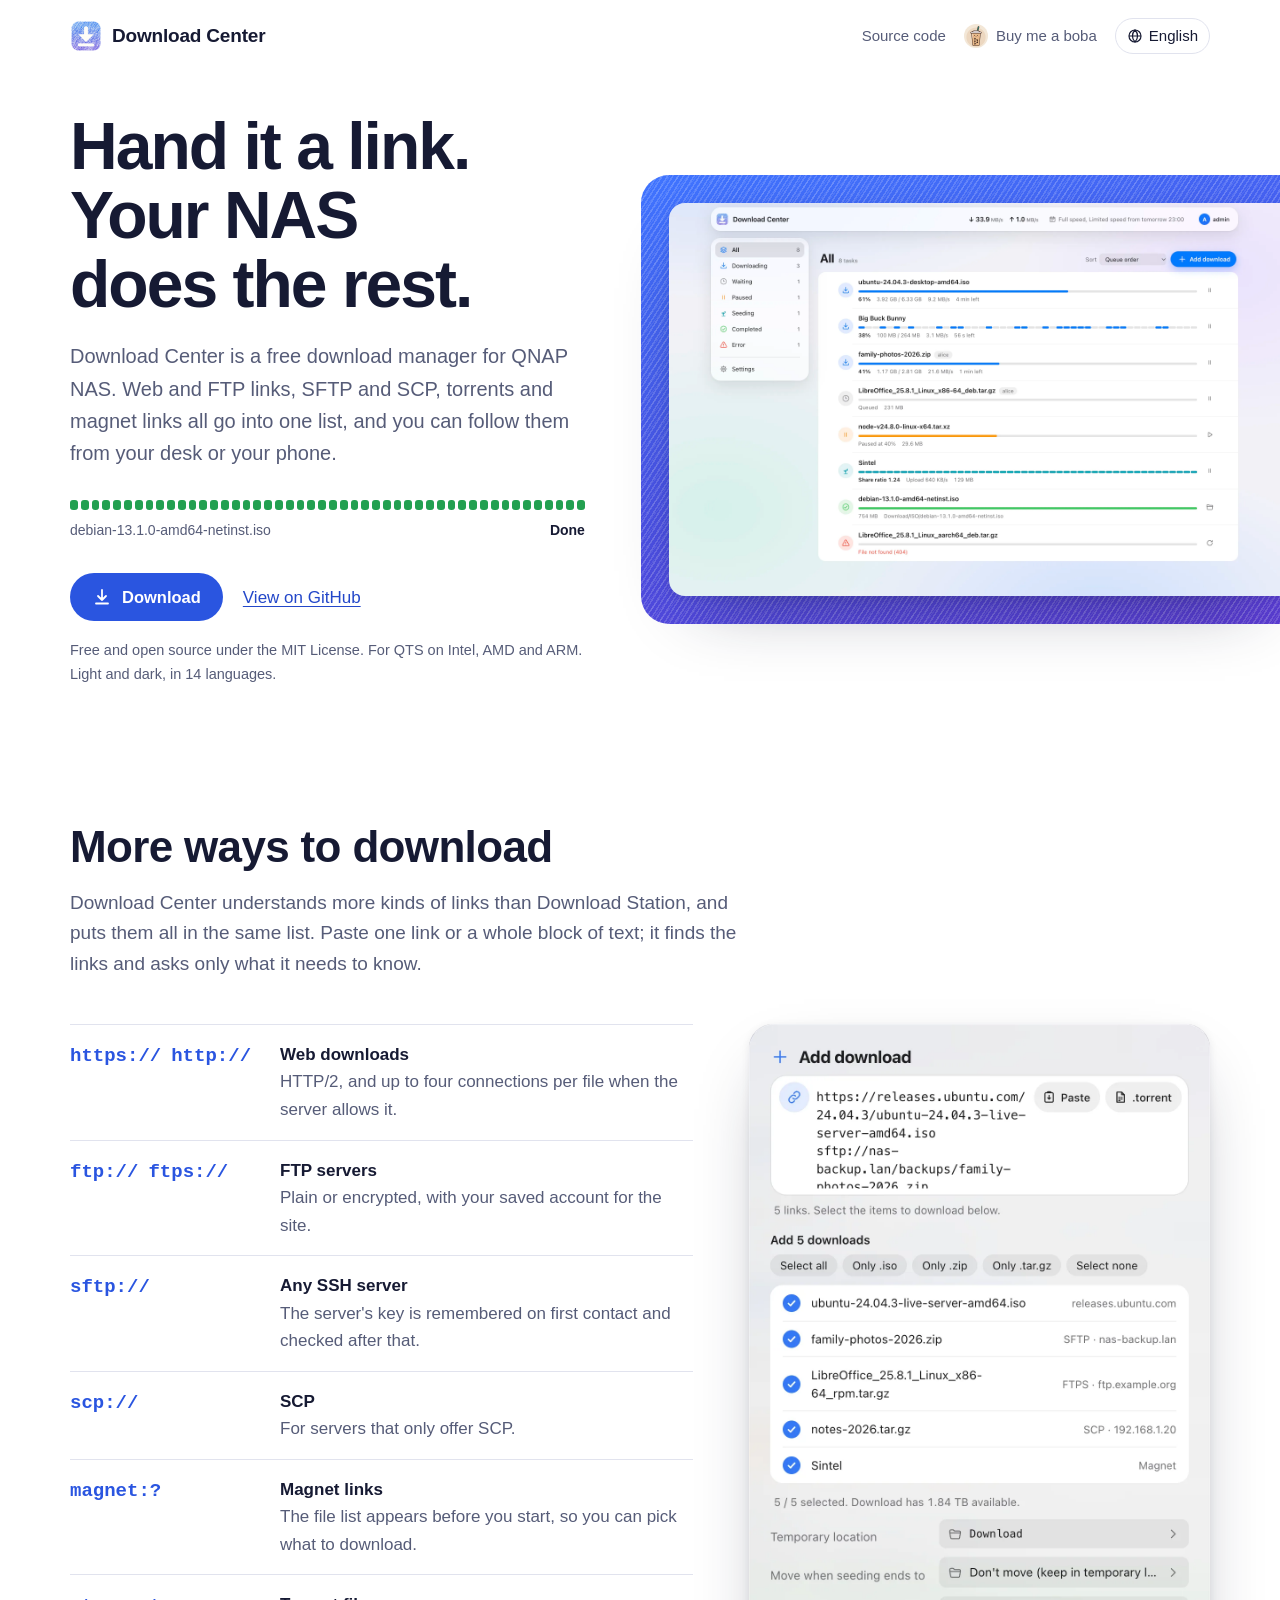
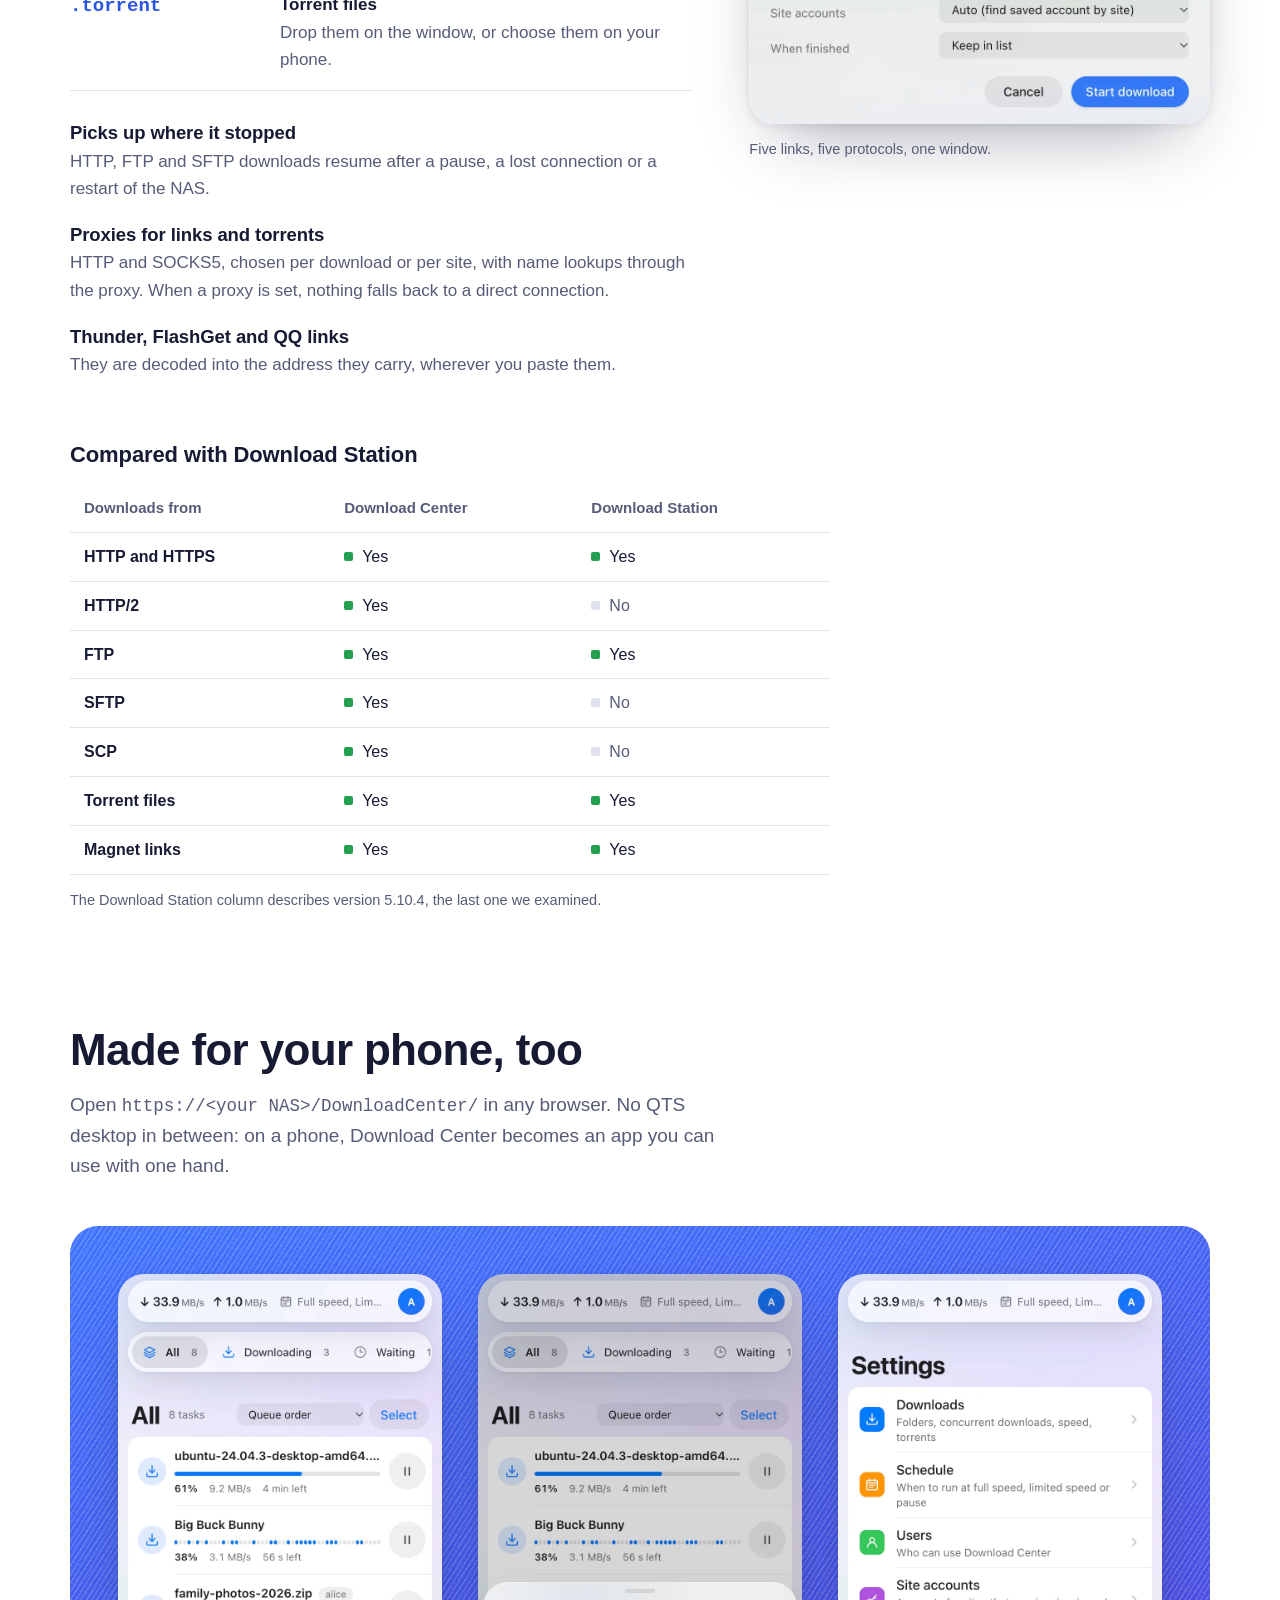
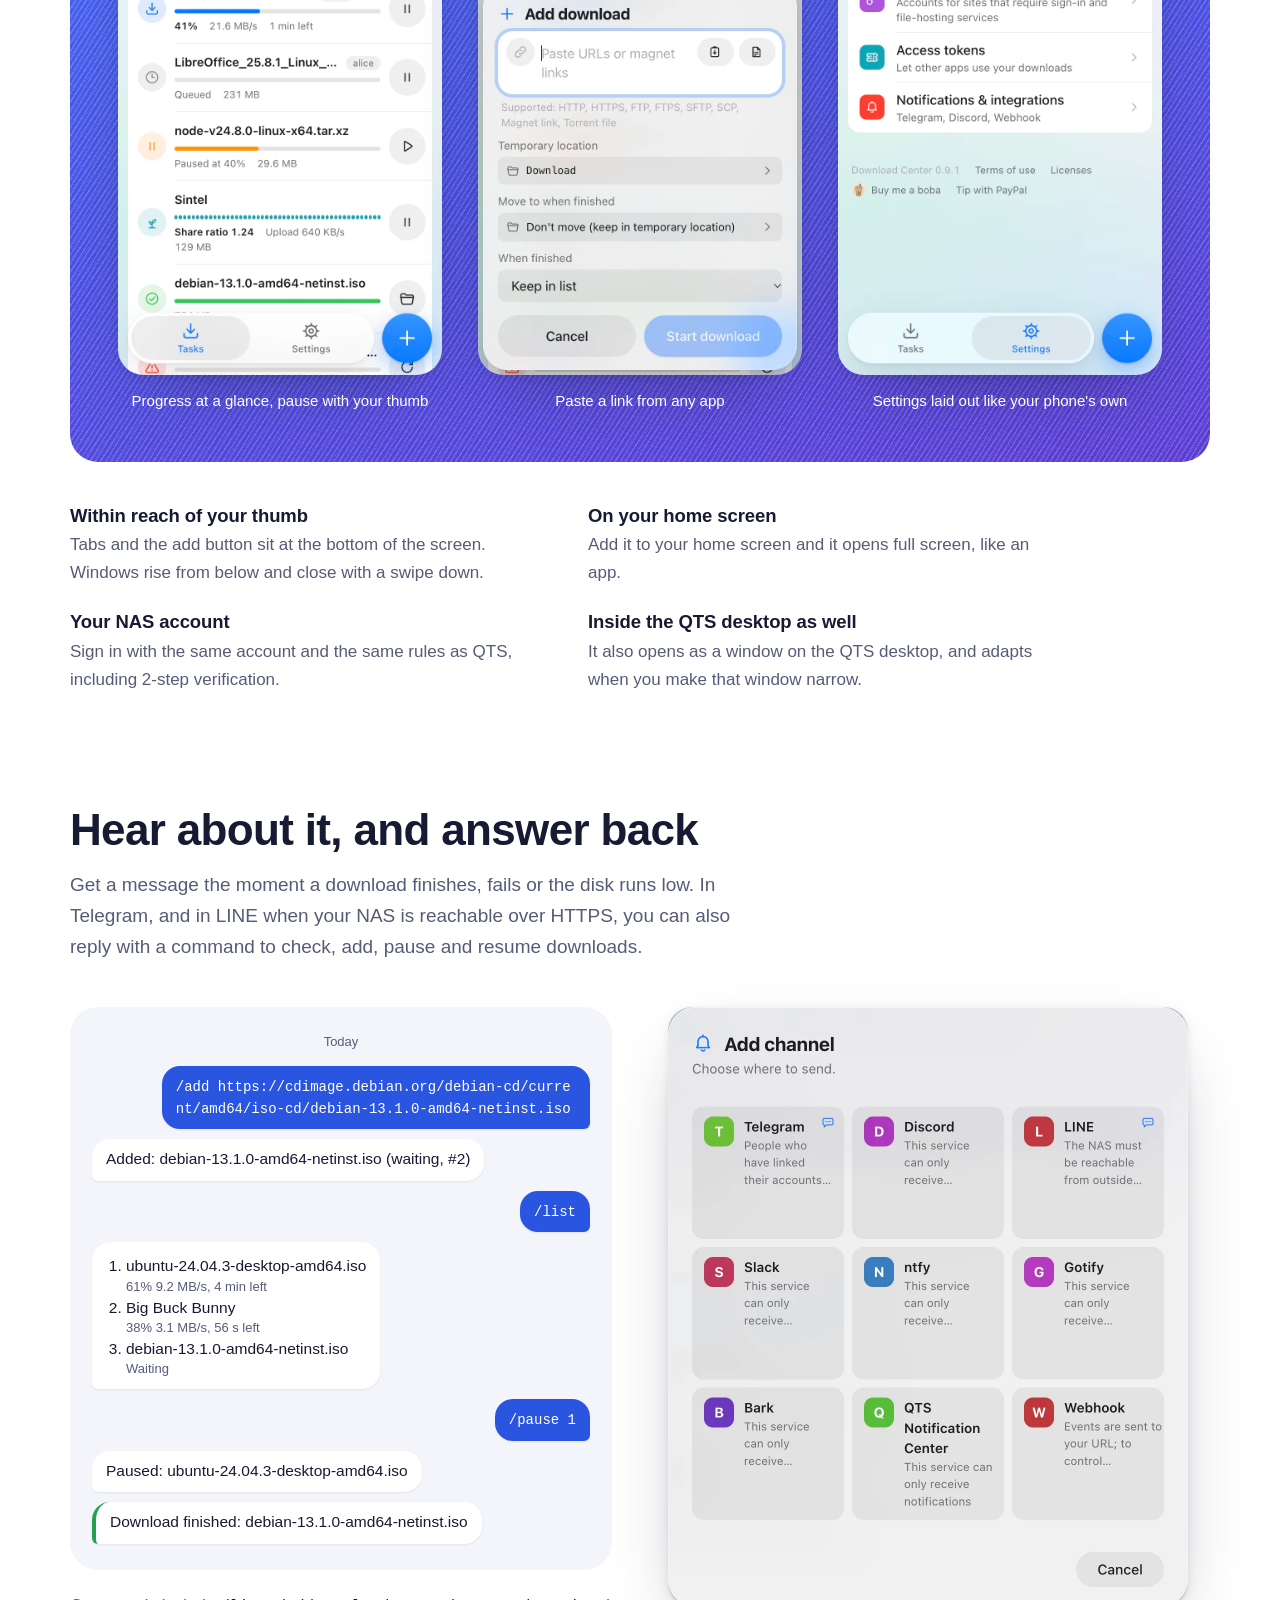
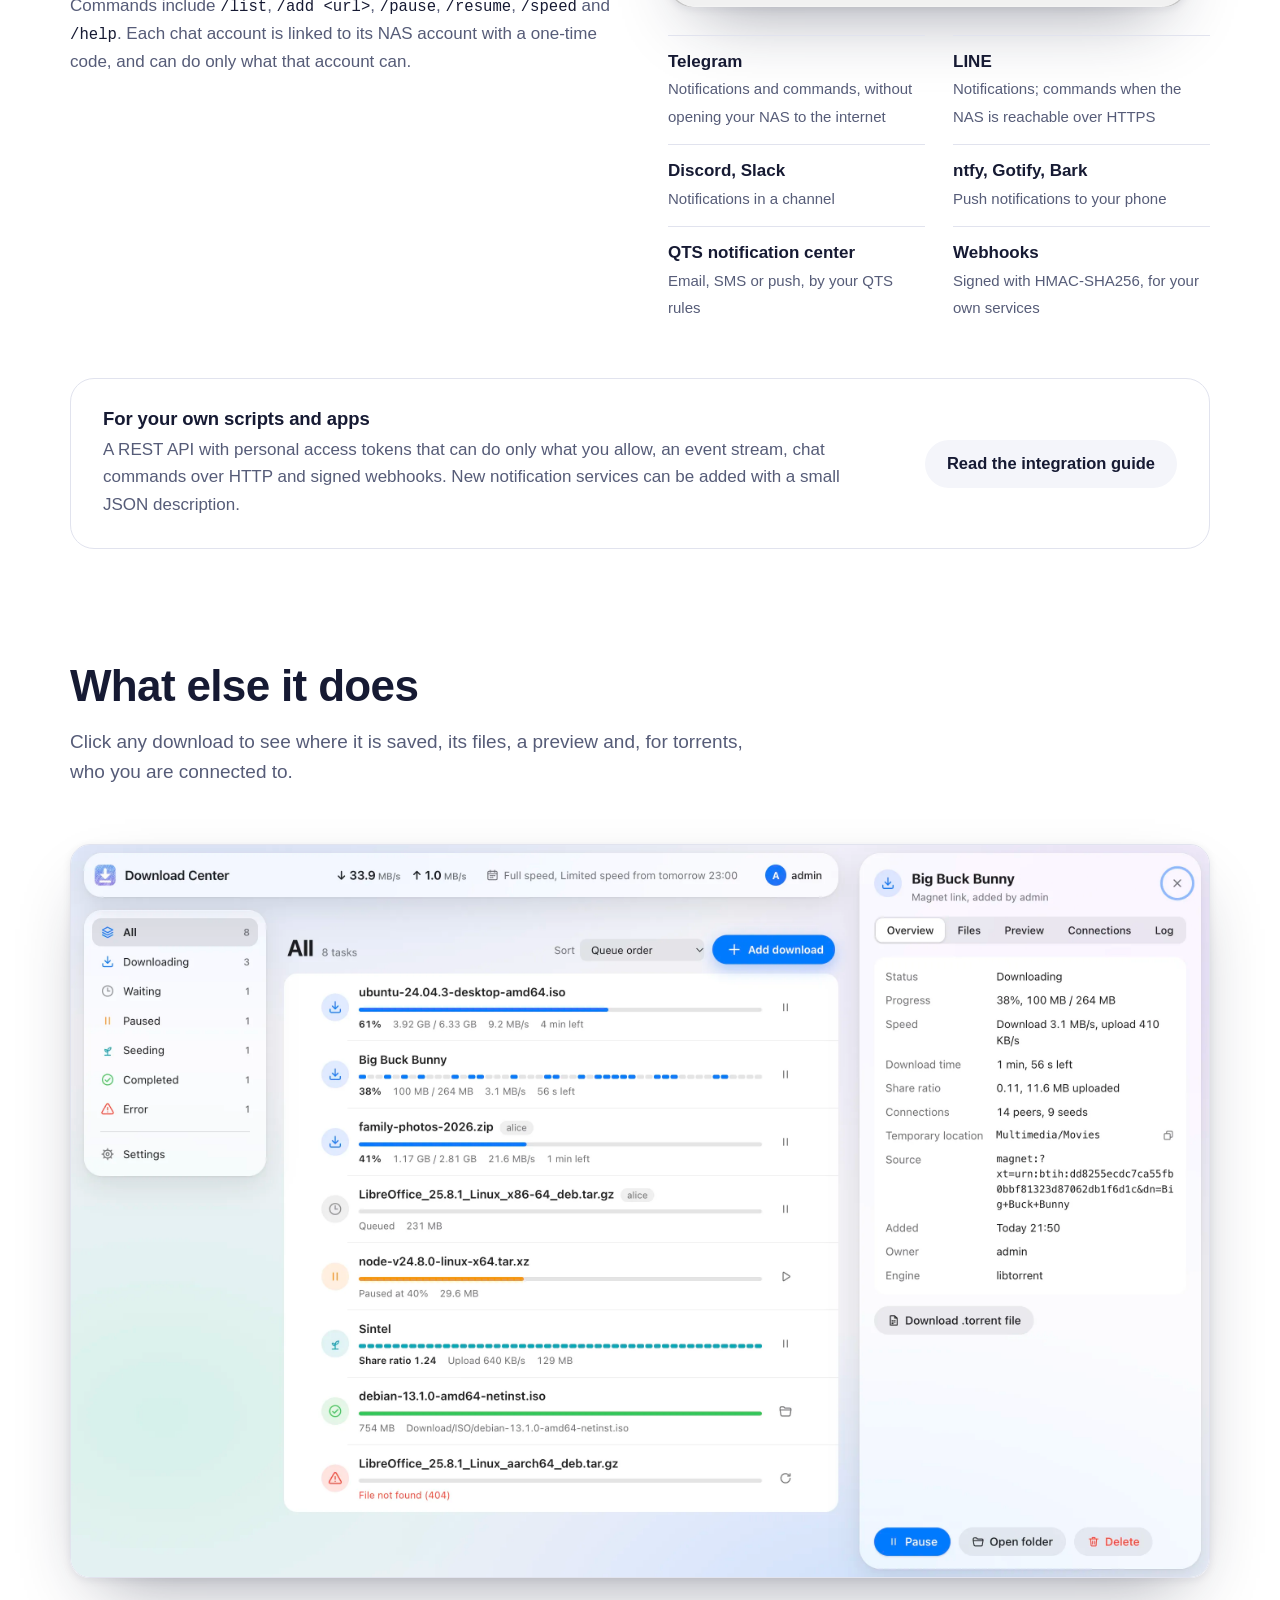
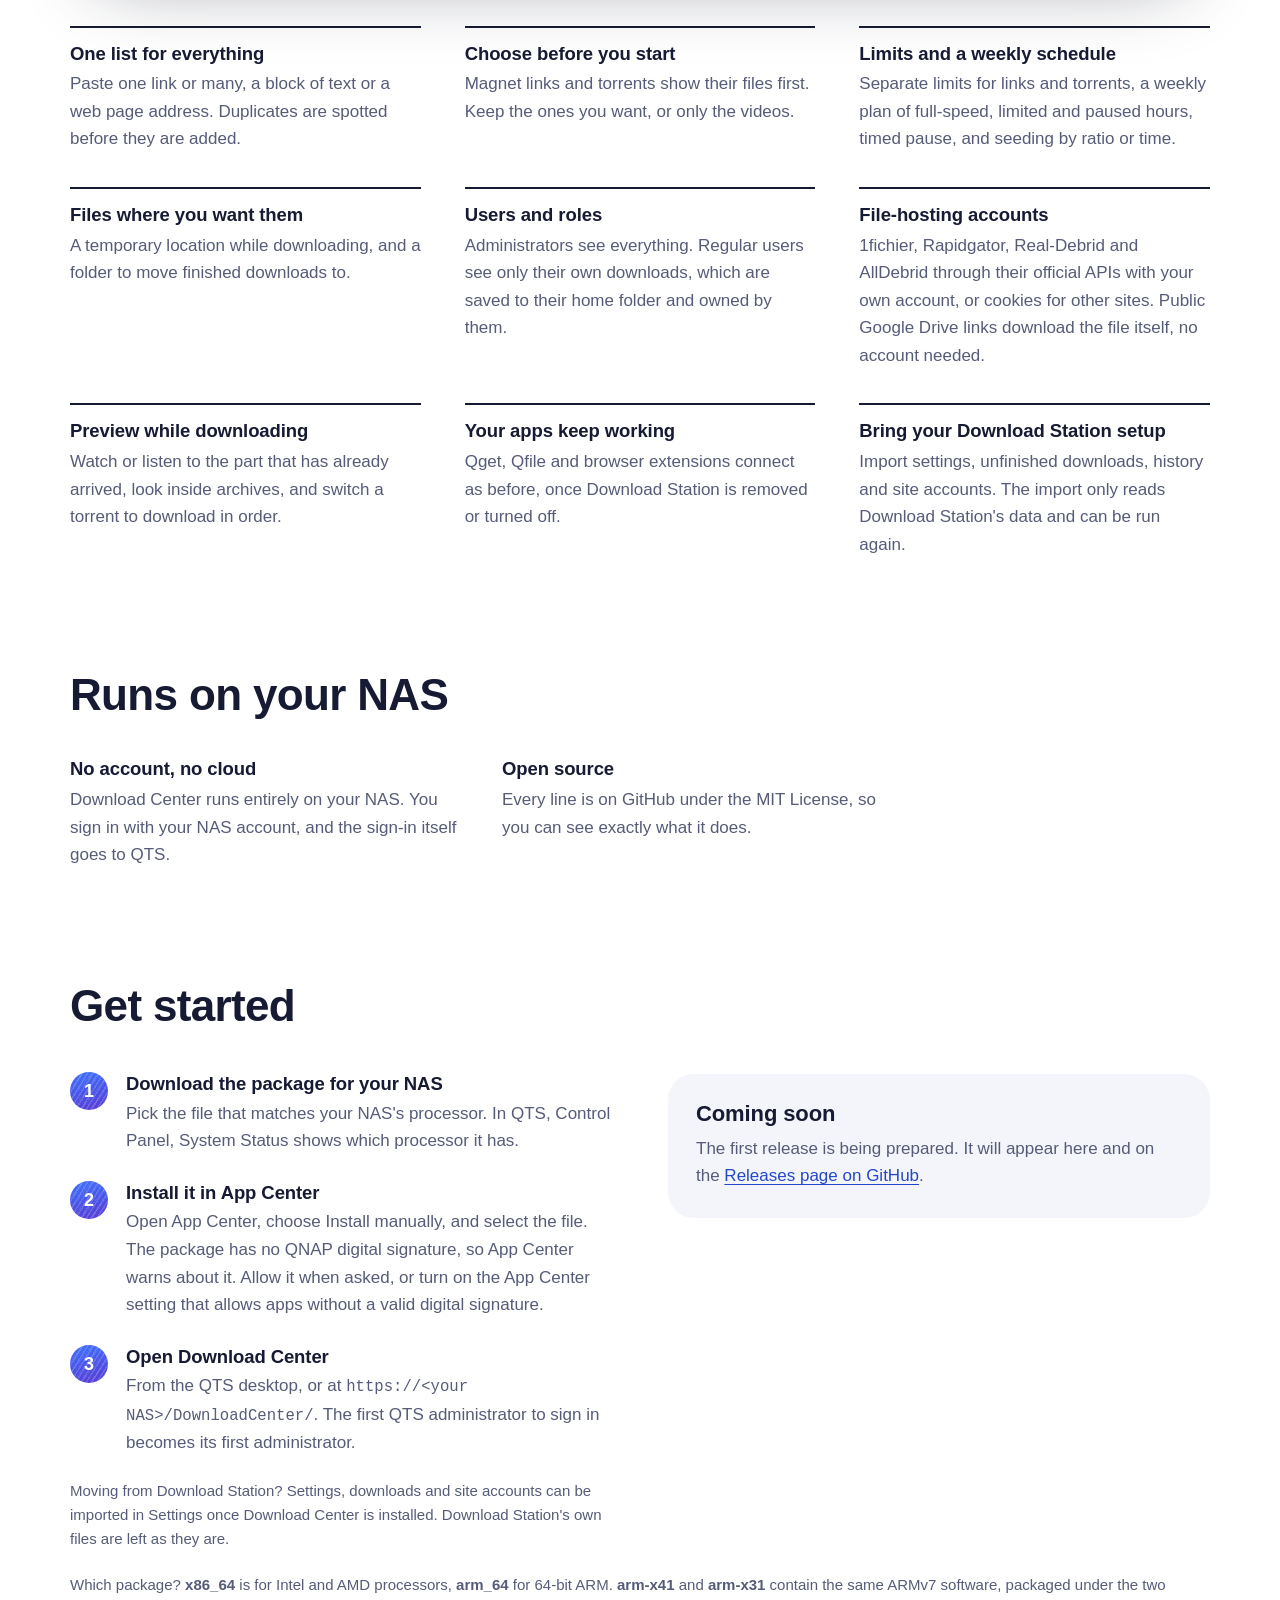
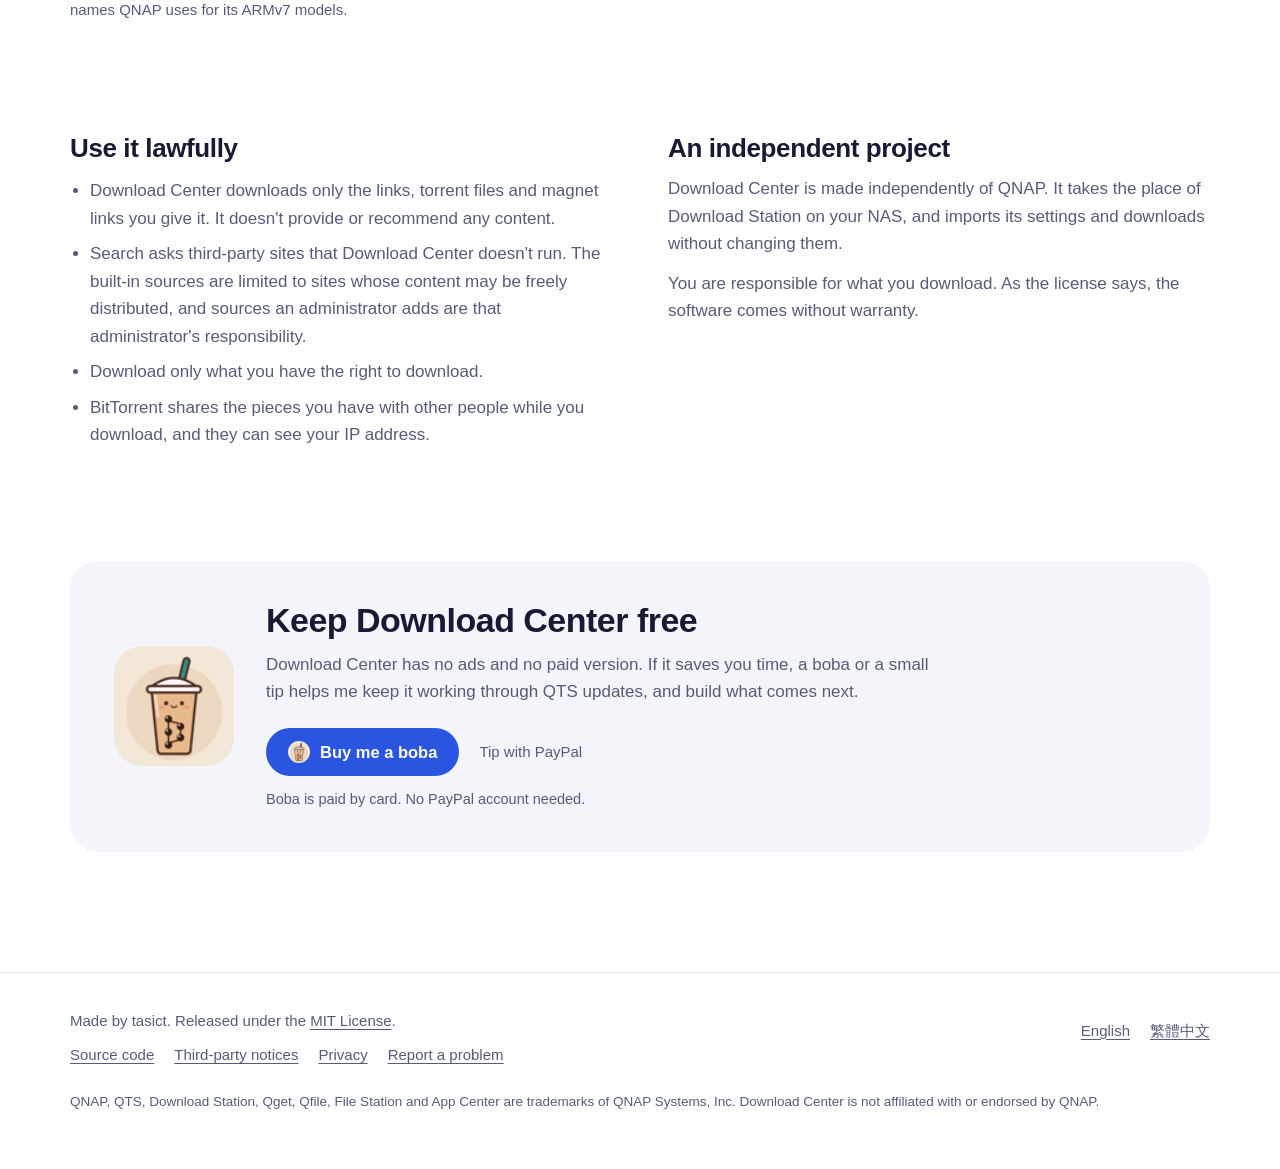
==== commit ffd82700: "Add torrent search and keep downloads away from other files Search for torrents by keyword through s" ====
--- a/site/index.html
+++ b/site/index.html
@@ -67,7 +67,7 @@
         <a class="btn" href="#get"><svg viewBox="0 0 20 20" width="20" height="20" aria-hidden="true" fill="none" stroke="currentColor" stroke-width="1.8" stroke-linecap="round" stroke-linejoin="round"><path d="M10 3v10m0 0-4-4m4 4 4-4M4 16.5h12"/></svg><span data-latest="Download {v}">Download</span></a>
         <a href="https://github.com/tasict/DownloadCenter">View on GitHub</a>
       </div>
-      <p class="fine">Free and open source under the MIT License. For QTS on Intel, AMD and ARM. Light and dark, in 13 languages.</p>
+      <p class="fine">Free and open source under the MIT License. For QTS on Intel, AMD and ARM. Light and dark, in 14 languages.</p>
     </div>
     <div class="swatch">
       <picture>
@@ -253,8 +253,9 @@
       <div>
         <h2 id="h-lawful">Use it lawfully</h2>
         <ul>
-          <li>Download Center downloads only the links, torrent files and magnet links you give it. It doesn't provide, search for or recommend any content.</li>
-          <li>Only download what you have the right to obtain.</li>
+          <li>Download Center downloads only the links, torrent files and magnet links you give it. It doesn't provide or recommend any content.</li>
+          <li>Search asks third-party sites that Download Center doesn't run. The built-in sources are limited to sites whose content may be freely distributed, and sources an administrator adds are that administrator's responsibility.</li>
+          <li>Download only what you have the right to download.</li>
           <li>BitTorrent shares the pieces you have with other people while you download, and they can see your IP address.</li>
         </ul>
       </div>
